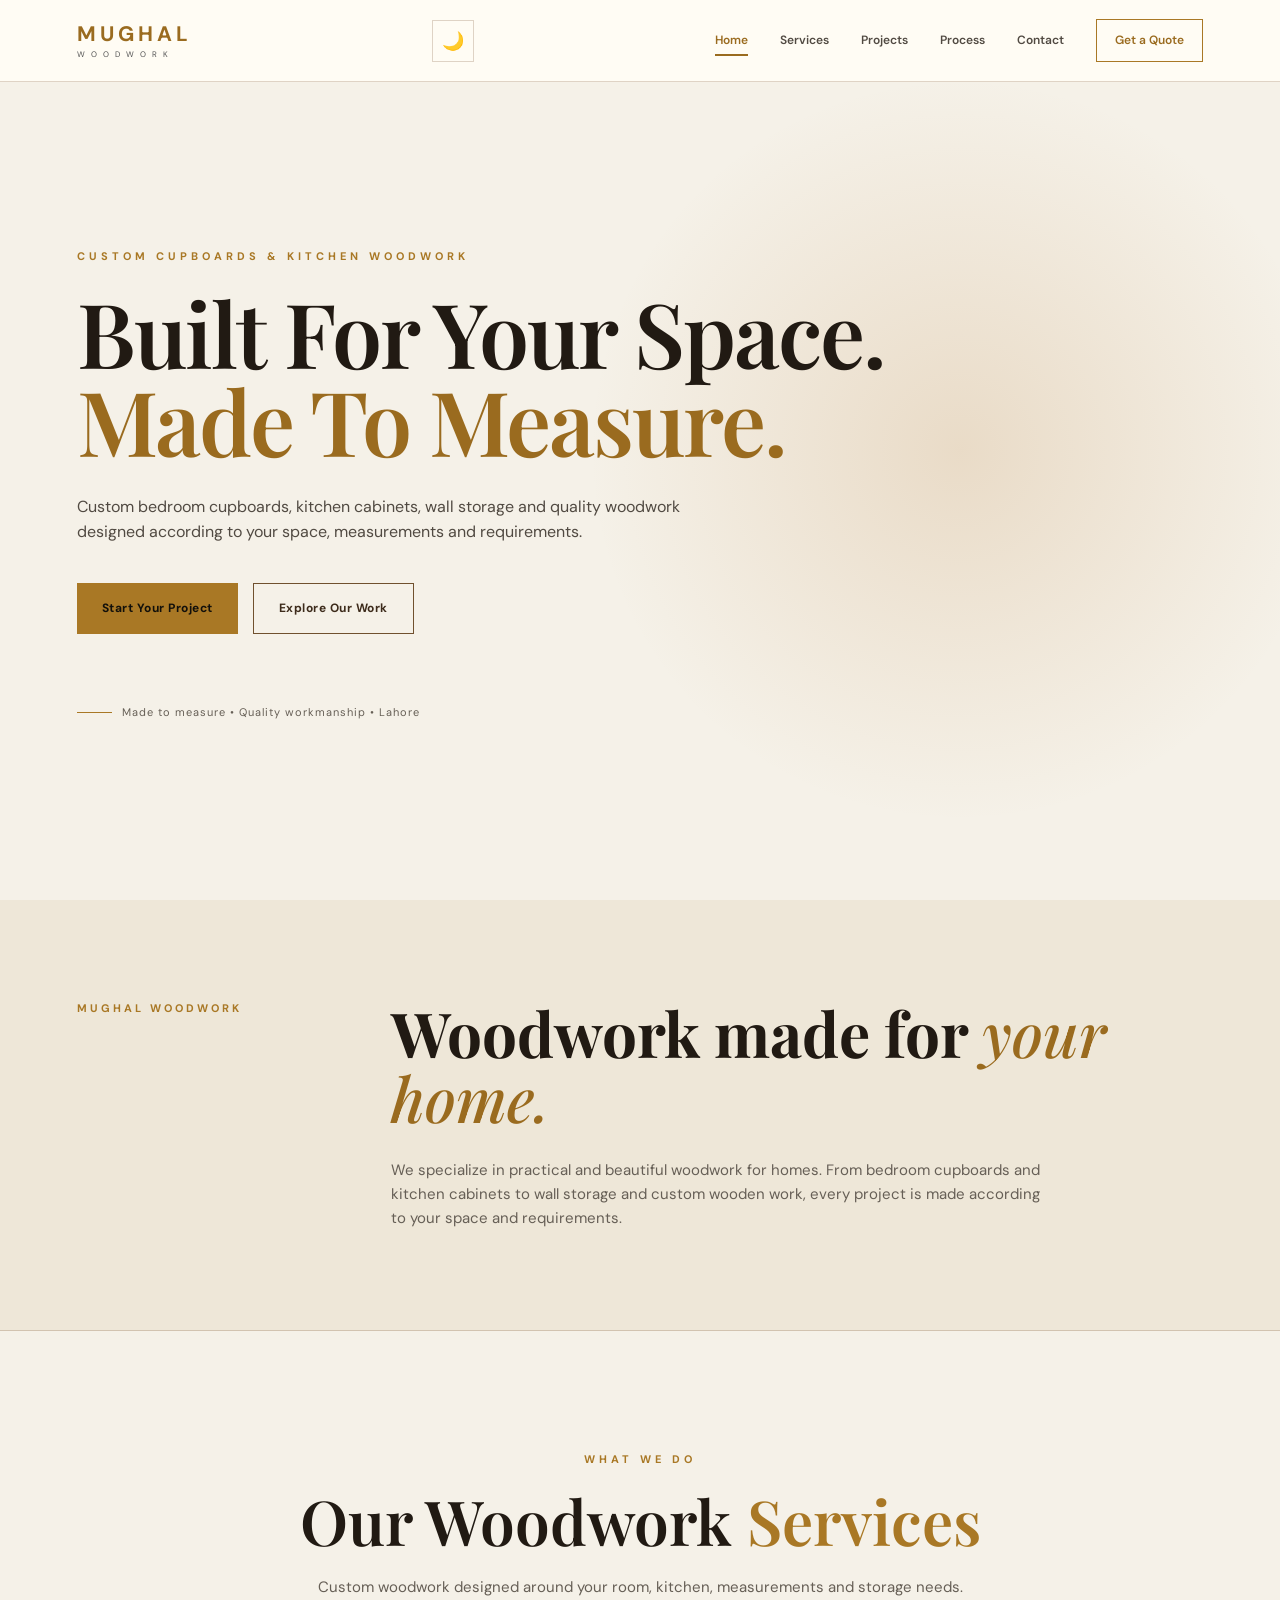
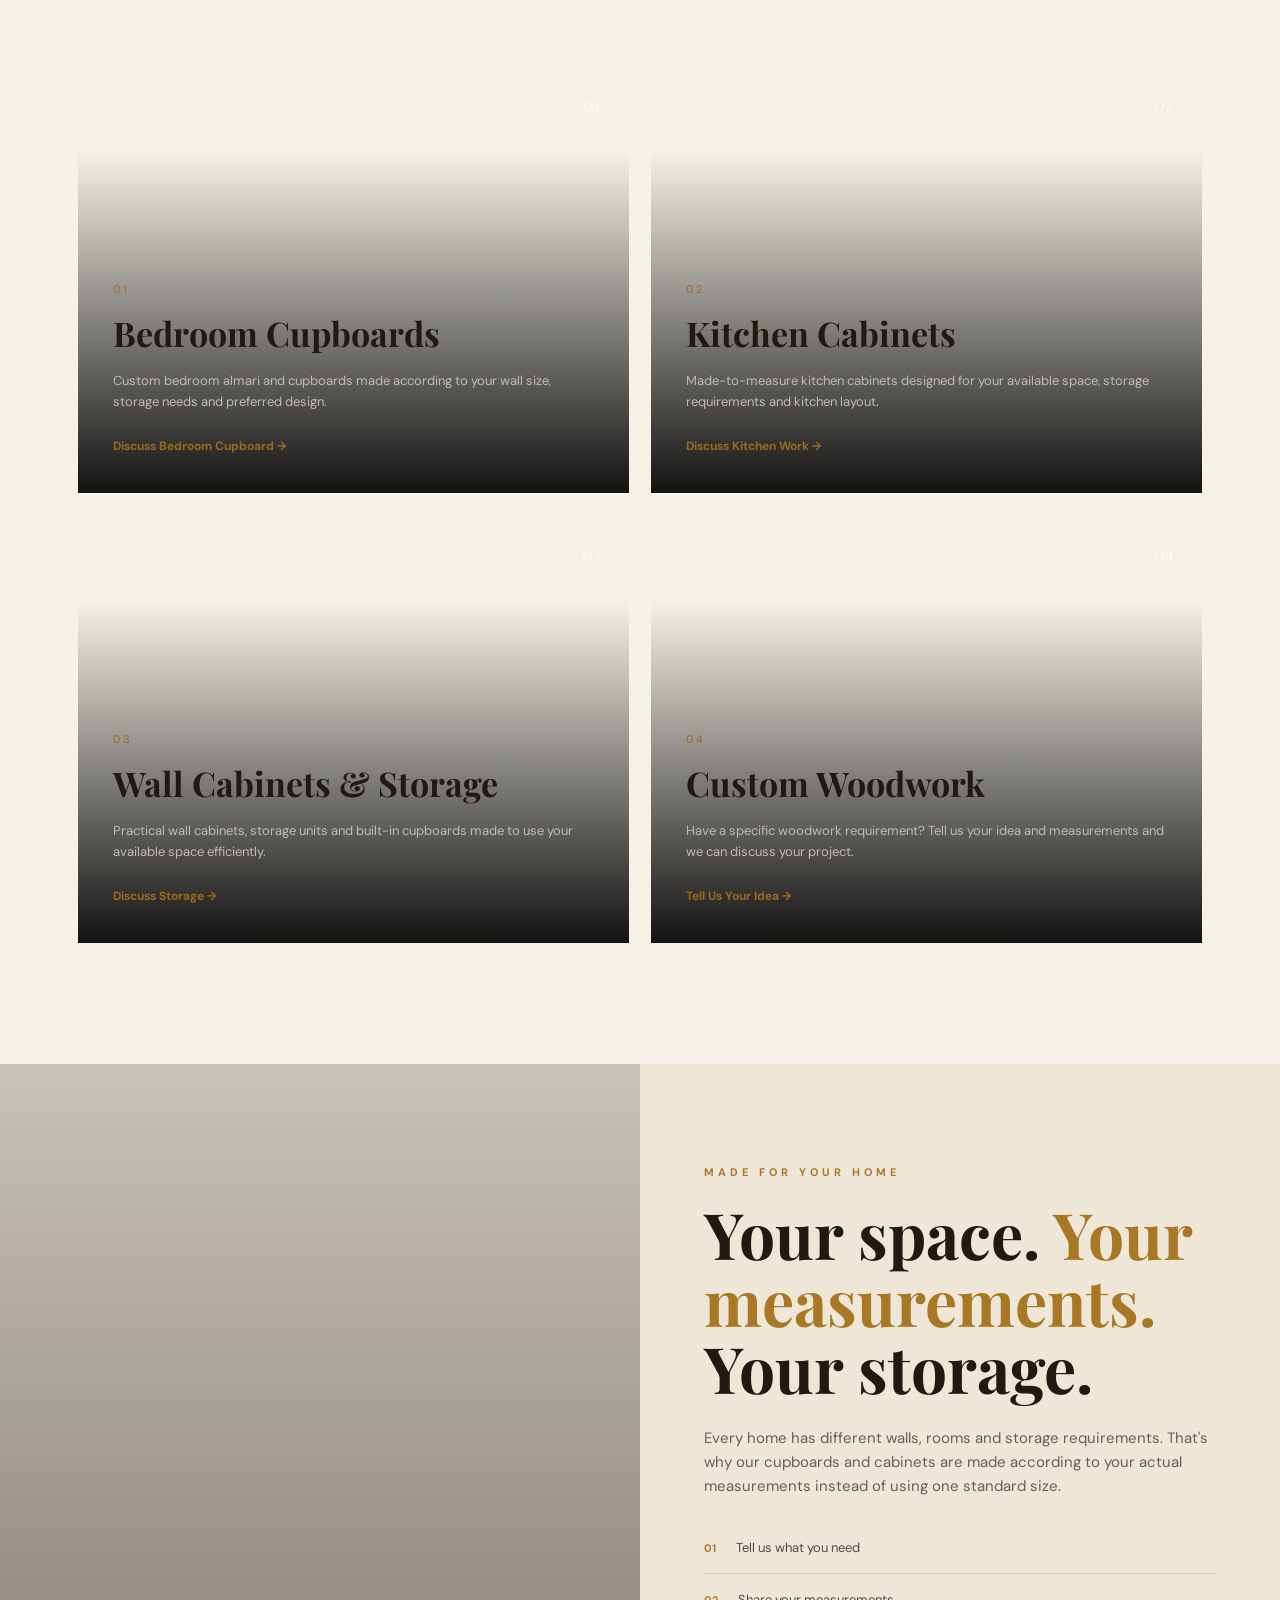
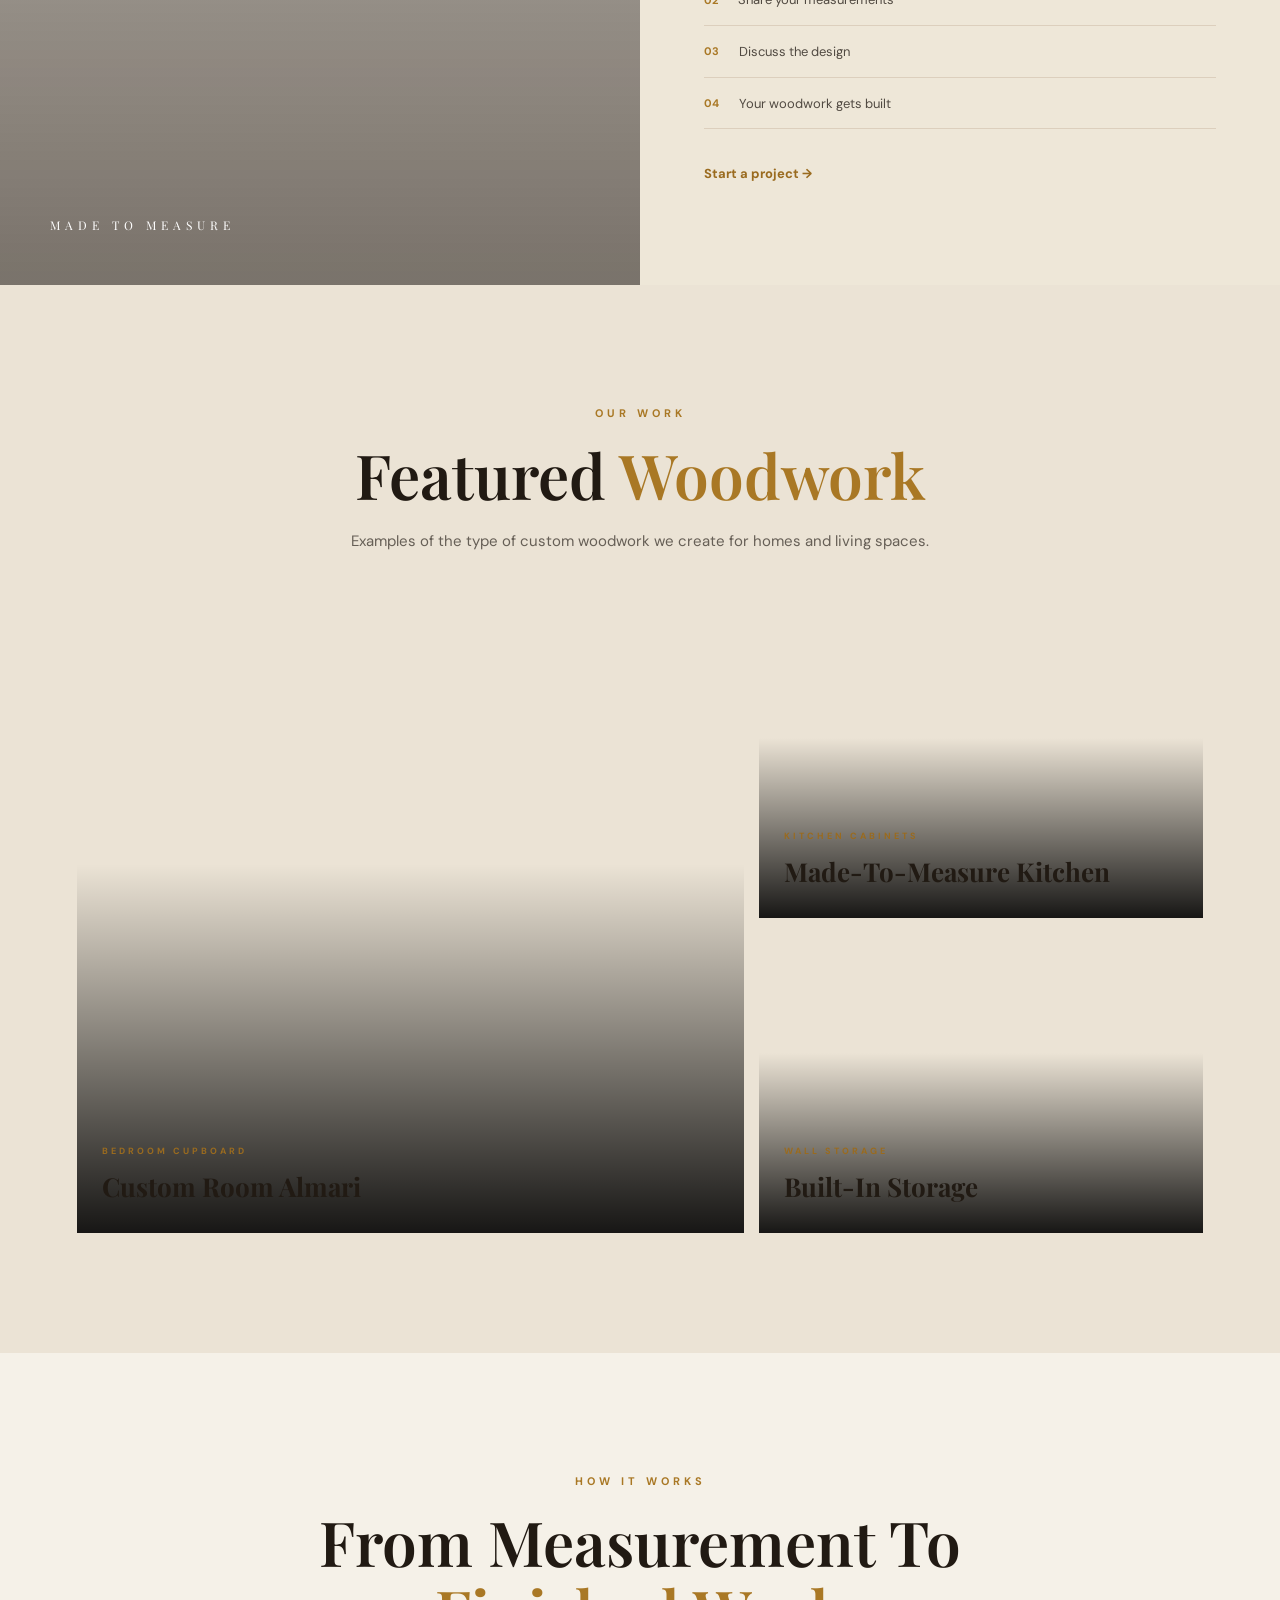
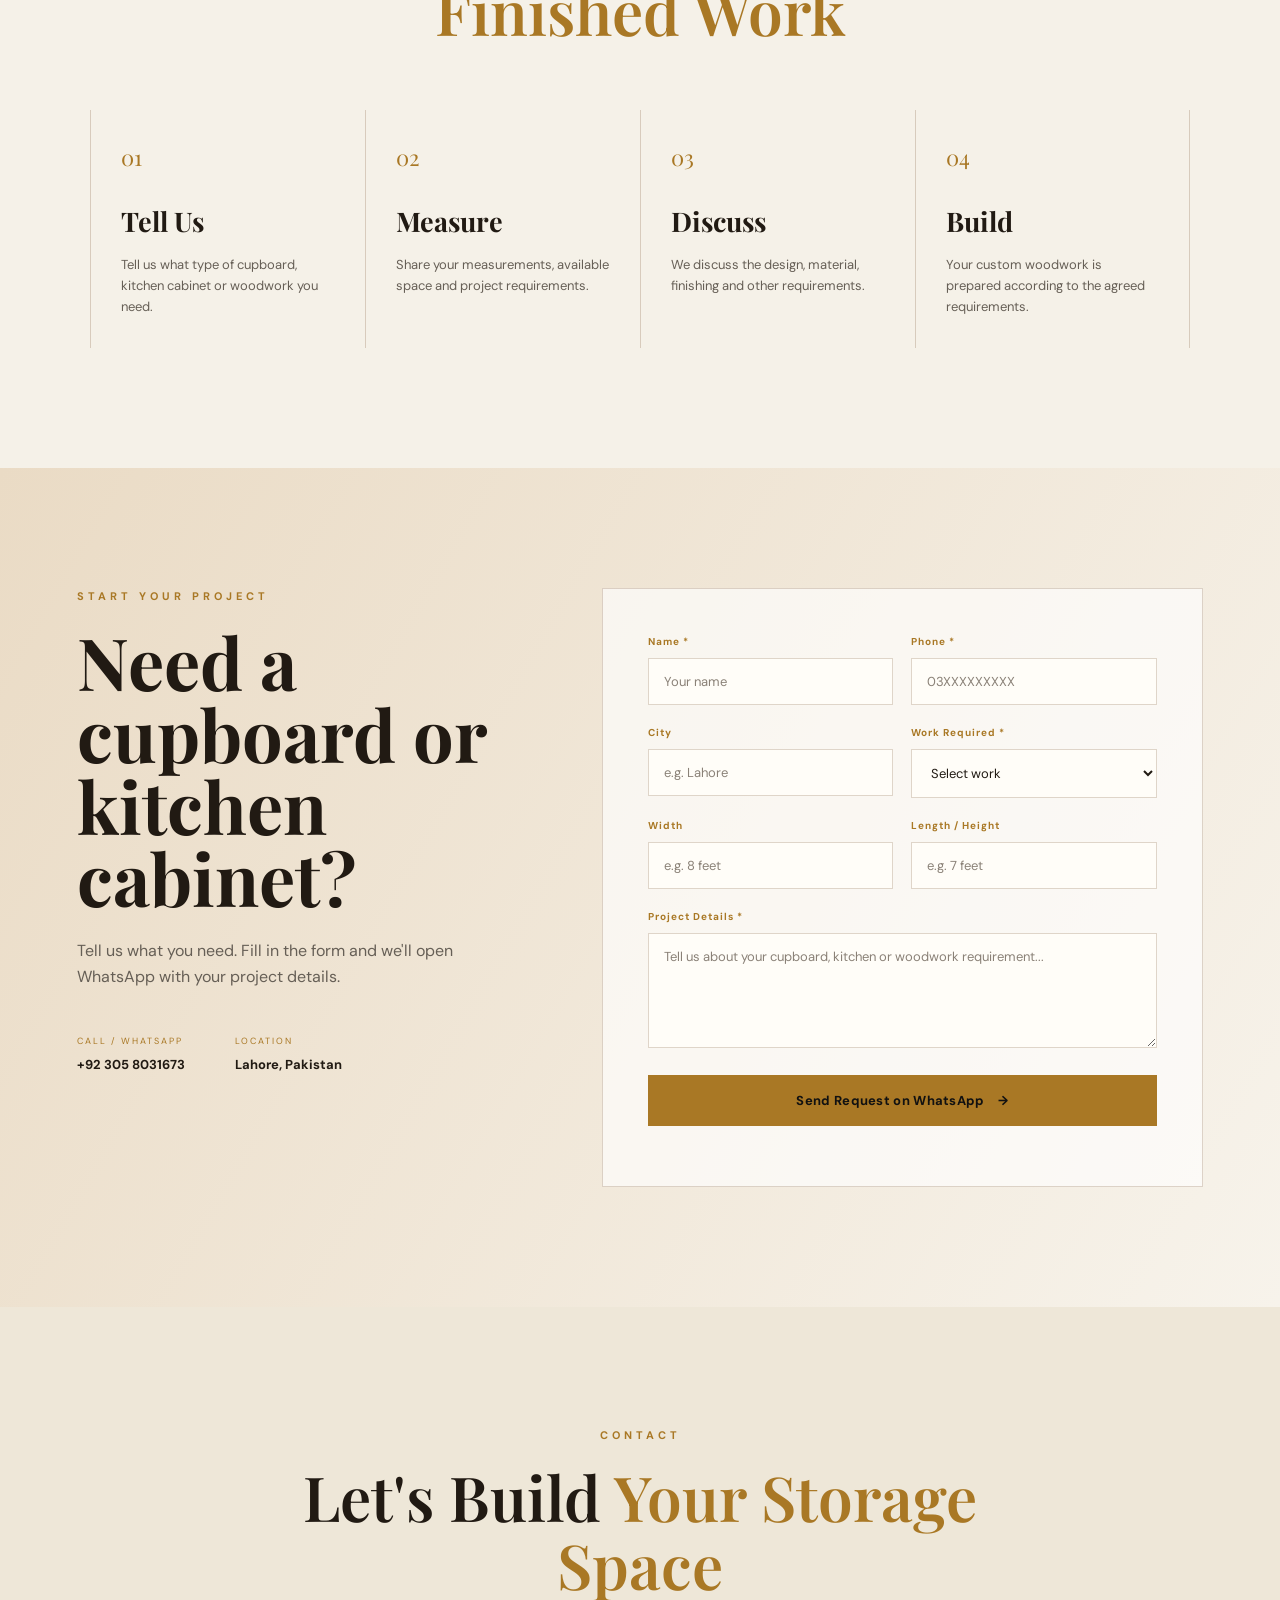
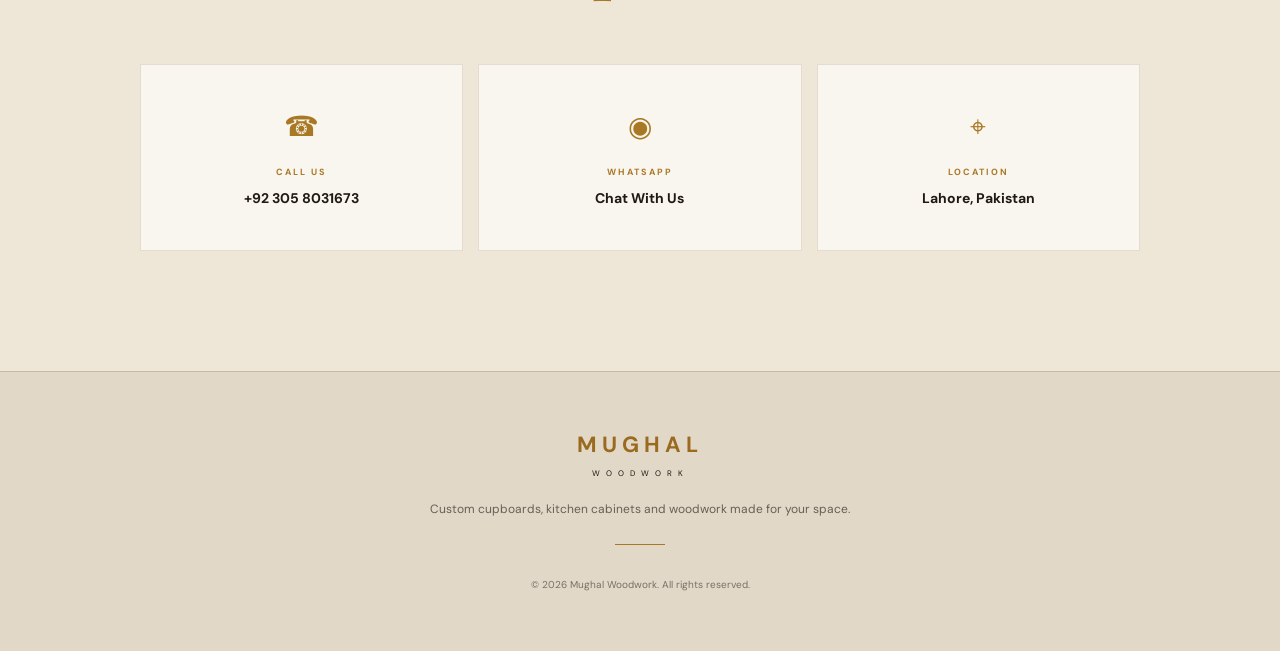
==== index.html @ 23840a92 "Add files via upload" ====
<!DOCTYPE html>
<html lang="en">

<head>
    <meta charset="UTF-8">
    <meta name="viewport" content="width=device-width, initial-scale=1.0">

    <title>Mughal Woodwork | Custom Cupboards & Kitchen Cabinets Lahore</title>

    <meta name="description"
        content="Mughal Woodwork creates custom bedroom cupboards, kitchen cabinets, wall storage and made-to-measure woodwork in Lahore.">

    <link rel="preconnect" href="https://fonts.googleapis.com">
    <link rel="preconnect" href="https://fonts.gstatic.com" crossorigin>

    <link href="https://fonts.googleapis.com/css2?family=DM+Sans:wght@400;500;600;700&family=Playfair+Display:wght@500;600;700&display=swap"
        rel="stylesheet">

    <link rel="stylesheet" href="style.css">
</head>

<body>

<!-- ================= NAVBAR ================= -->

<header class="navbar">

    <div class="nav-container">

        <a href="#home" class="brand">
            <span class="brand-main">MUGHAL</span>
            <span class="brand-sub">WOODWORK</span>
        </a>

        <button class="theme-toggle" id="themeToggle" aria-label="Toggle theme">
            ☀️
        </button>

        <button class="menu-btn" id="menuBtn">
            ☰
        </button>

        <nav id="navMenu">

            <a href="#home">Home</a>
            <a href="#services">Services</a>
            <a href="#projects">Projects</a>
            <a href="#process">Process</a>
            <a href="#contact">Contact</a>

            <a href="#quote" class="nav-quote">
                Get a Quote
            </a>

        </nav>

    </div>

</header>


<!-- ================= HERO ================= -->

<section class="hero" id="home">

    <div class="hero-overlay"></div>

    <div class="hero-content">

        <div class="eyebrow">
            CUSTOM CUPBOARDS & KITCHEN WOODWORK
        </div>

        <h1>
            Built For Your Space.
            <span>Made To Measure.</span>
        </h1>

        <p>
            Custom bedroom cupboards, kitchen cabinets, wall storage
            and quality woodwork designed according to your space,
            measurements and requirements.
        </p>

        <div class="hero-buttons">

            <a href="#quote" class="btn btn-gold">
                Start Your Project
            </a>

            <a href="#projects" class="btn btn-light">
                Explore Our Work
            </a>

        </div>

        <div class="hero-note">
            <span></span>
            Made to measure • Quality workmanship • Lahore
        </div>

    </div>

</section>


<!-- ================= INTRO ================= -->

<section class="intro">

    <div class="intro-container">

        <div class="intro-label">
            MUGHAL WOODWORK
        </div>

        <div class="intro-text">

            <h2>
                Woodwork made for
                <em>your home.</em>
            </h2>

            <p>
                We specialize in practical and beautiful woodwork
                for homes. From bedroom cupboards and kitchen
                cabinets to wall storage and custom wooden work,
                every project is made according to your space
                and requirements.
            </p>

        </div>

    </div>

</section>


<!-- ================= SERVICES ================= -->

<section class="services section" id="services">

    <div class="section-heading">

        <div class="eyebrow">
            WHAT WE DO
        </div>

        <h2>
            Our Woodwork
            <span>Services</span>
        </h2>

        <p>
            Custom woodwork designed around your room,
            kitchen, measurements and storage needs.
        </p>

    </div>


    <div class="service-grid">


        <!-- BEDROOM CUPBOARDS -->

        <article class="service-card service-door">

            <div class="service-number">01</div>

            <div class="service-content">

                <div class="service-icon">01</div>

                <h3>Bedroom Cupboards</h3>

                <p>
                    Custom bedroom almari and cupboards made
                    according to your wall size, storage needs
                    and preferred design.
                </p>

                <a href="#quote">
                    Discuss Bedroom Cupboard →
                </a>

            </div>

        </article>


        <!-- KITCHEN CABINETS -->

        <article class="service-card service-furniture">

            <div class="service-number">02</div>

            <div class="service-content">

                <div class="service-icon">02</div>

                <h3>Kitchen Cabinets</h3>

                <p>
                    Made-to-measure kitchen cabinets designed
                    for your available space, storage requirements
                    and kitchen layout.
                </p>

                <a href="#quote">
                    Discuss Kitchen Work →
                </a>

            </div>

        </article>


        <!-- WALL STORAGE -->

        <article class="service-card service-cabinet">

            <div class="service-number">03</div>

            <div class="service-content">

                <div class="service-icon">03</div>

                <h3>Wall Cabinets & Storage</h3>

                <p>
                    Practical wall cabinets, storage units and
                    built-in cupboards made to use your available
                    space efficiently.
                </p>

                <a href="#quote">
                    Discuss Storage →
                </a>

            </div>

        </article>


        <!-- CUSTOM WOODWORK -->

        <article class="service-card service-other">

            <div class="service-number">04</div>

            <div class="service-content">

                <div class="service-icon">04</div>

                <h3>Custom Woodwork</h3>

                <p>
                    Have a specific woodwork requirement?
                    Tell us your idea and measurements and
                    we can discuss your project.
                </p>

                <a href="#quote">
                    Tell Us Your Idea →
                </a>

            </div>

        </article>

    </div>

</section>


<!-- ================= FEATURE ================= -->

<section class="feature">

    <div class="feature-image">

        <div class="feature-image-content">
            MADE TO MEASURE
        </div>

    </div>

    <div class="feature-content">

        <div class="eyebrow">
            MADE FOR YOUR HOME
        </div>

        <h2>
            Your space.
            <span>Your measurements.</span>
            Your storage.
        </h2>

        <p>
            Every home has different walls, rooms and storage
            requirements. That's why our cupboards and cabinets
            are made according to your actual measurements
            instead of using one standard size.
        </p>

        <div class="feature-list">

            <div>
                <strong>01</strong>
                <span>Tell us what you need</span>
            </div>

            <div>
                <strong>02</strong>
                <span>Share your measurements</span>
            </div>

            <div>
                <strong>03</strong>
                <span>Discuss the design</span>
            </div>

            <div>
                <strong>04</strong>
                <span>Your woodwork gets built</span>
            </div>

        </div>

        <a href="#quote" class="text-link">
            Start a project →
        </a>

    </div>

</section>


<!-- ================= PROJECTS ================= -->

<section class="projects section" id="projects">

    <div class="section-heading">

        <div class="eyebrow">
            OUR WORK
        </div>

        <h2>
            Featured
            <span>Woodwork</span>
        </h2>

        <p>
            Examples of the type of custom woodwork we create
            for homes and living spaces.
        </p>

    </div>


    <div class="project-grid">


        <!-- BEDROOM CUPBOARD -->

        <div class="project project-large">

            <div class="project-overlay">

                <span>BEDROOM CUPBOARD</span>

                <h3>
                    Custom Room Almari
                </h3>

            </div>

        </div>


        <!-- KITCHEN -->

        <div class="project project-two">

            <div class="project-overlay">

                <span>KITCHEN CABINETS</span>

                <h3>
                    Made-To-Measure Kitchen
                </h3>

            </div>

        </div>


        <!-- WALL STORAGE -->

        <div class="project project-three">

            <div class="project-overlay">

                <span>WALL STORAGE</span>

                <h3>
                    Built-In Storage
                </h3>

            </div>

        </div>


        <!-- CUSTOM WOODWORK -->

        <div class="project project-four">

            <div class="project-overlay">

                <span>CUSTOM WOODWORK</span>

                <h3>
                    Designed For Your Space
                </h3>

            </div>

        </div>

    </div>

</section>


<!-- ================= PROCESS ================= -->

<section class="process section" id="process">

    <div class="section-heading">

        <div class="eyebrow">
            HOW IT WORKS
        </div>

        <h2>
            From Measurement To
            <span>Finished Work</span>
        </h2>

    </div>


    <div class="process-grid">

        <div class="process-card">

            <span>01</span>

            <h3>
                Tell Us
            </h3>

            <p>
                Tell us what type of cupboard, kitchen cabinet
                or woodwork you need.
            </p>

        </div>


        <div class="process-card">

            <span>02</span>

            <h3>
                Measure
            </h3>

            <p>
                Share your measurements, available space
                and project requirements.
            </p>

        </div>


        <div class="process-card">

            <span>03</span>

            <h3>
                Discuss
            </h3>

            <p>
                We discuss the design, material, finishing
                and other requirements.
            </p>

        </div>


        <div class="process-card">

            <span>04</span>

            <h3>
                Build
            </h3>

            <p>
                Your custom woodwork is prepared according
                to the agreed requirements.
            </p>

        </div>

    </div>

</section>


<!-- ================= QUOTE ================= -->

<section class="quote" id="quote">

    <div class="quote-container">

        <div class="quote-intro">

            <div class="eyebrow">
                START YOUR PROJECT
            </div>

            <h2>
                Need a cupboard
                or kitchen cabinet?
            </h2>

            <p>
                Tell us what you need. Fill in the form and
                we'll open WhatsApp with your project details.
            </p>

            <div class="quote-contact">

                <div>
                    <span>CALL / WHATSAPP</span>

                    <strong>
                        +92 305 8031673
                    </strong>
                </div>

                <div>
                    <span>LOCATION</span>

                    <strong>
                        Lahore, Pakistan
                    </strong>
                </div>

            </div>

        </div>


        <form class="quote-form" id="quoteForm">

            <div class="input-row">

                <div class="input-group">

                    <label>Name *</label>

                    <input
                        type="text"
                        id="name"
                        placeholder="Your name"
                        required
                    >

                </div>


                <div class="input-group">

                    <label>Phone *</label>

                    <input
                        type="tel"
                        id="phone"
                        placeholder="03XXXXXXXXX"
                        required
                    >

                </div>

            </div>


            <div class="input-row">

                <div class="input-group">

                    <label>City</label>

                    <input
                        type="text"
                        id="city"
                        placeholder="e.g. Lahore"
                    >

                </div>


                <div class="input-group">

                    <label>Work Required *</label>

                    <select id="project" required>

                        <option value="">
                            Select work
                        </option>

                        <option>
                            Bedroom Cupboard / Almari
                        </option>

                        <option>
                            Kitchen Cabinets
                        </option>

                        <option>
                            Wall Cabinets / Storage
                        </option>

                        <option>
                            Custom Woodwork
                        </option>

                        <option>
                            Other
                        </option>

                    </select>

                </div>

            </div>


            <div class="input-row">

                <div class="input-group">

                    <label>Width</label>

                    <input
                        type="text"
                        id="width"
                        placeholder="e.g. 8 feet"
                    >

                </div>


                <div class="input-group">

                    <label>Length / Height</label>

                    <input
                        type="text"
                        id="length"
                        placeholder="e.g. 7 feet"
                    >

                </div>

            </div>


            <div class="input-group">

                <label>Project Details *</label>

                <textarea
                    id="details"
                    rows="5"
                    placeholder="Tell us about your cupboard, kitchen or woodwork requirement..."
                    required
                ></textarea>

            </div>


            <button type="submit" class="submit-btn">

                Send Request on WhatsApp

                <span>→</span>

            </button>

            <p id="formMessage"></p>

        </form>

    </div>

</section>


<!-- ================= CONTACT ================= -->

<section class="contact section" id="contact">

    <div class="section-heading">

        <div class="eyebrow">
            CONTACT
        </div>

        <h2>
            Let's Build
            <span>Your Storage Space</span>
        </h2>

    </div>


    <div class="contact-grid">


        <!-- PHONE -->

        <a
            href="tel:+923058031673"
            class="contact-card"
        >

            <span class="contact-icon">
                ☎
            </span>

            <small>
                CALL US
            </small>

            <strong>
                +92 305 8031673
            </strong>

        </a>


        <!-- WHATSAPP -->

        <a
            href="https://wa.me/923058031673"
            target="_blank"
            rel="noopener"
            class="contact-card"
        >

            <span class="contact-icon">
                ◉
            </span>

            <small>
                WHATSAPP
            </small>

            <strong>
                Chat With Us
            </strong>

        </a>


        <!-- LOCATION -->

        <div class="contact-card">

            <span class="contact-icon">
                ⌖
            </span>

            <small>
                LOCATION
            </small>

            <strong>
                Lahore, Pakistan
            </strong>

        </div>

    </div>

</section>


<!-- ================= FOOTER ================= -->

<footer>

    <div class="footer-brand">

        <span>
            MUGHAL
        </span>

        <small>
            WOODWORK
        </small>

    </div>

    <p>
        Custom cupboards, kitchen cabinets and woodwork
        made for your space.
    </p>

    <div class="footer-line"></div>

    <small>
        © 2026 Mughal Woodwork. All rights reserved.
    </small>

</footer>


<script src="script.js"></script>

</body>

</html>
---- style.css ----
:root {
    --black: #0a0907;
    --black-2: #11100d;
    --brown: #2a1b0f;
    --wood: #704522;
    --wood-light: #a56a35;
    --gold: #c9a45c;
    --gold-light: #e4c982;
    --cream: #eee7d8;
    --white: #ffffff;
    --gray: #aaa59c;
    --border: rgba(201, 164, 92, 0.22);
}

* {
    margin: 0;
    padding: 0;
    box-sizing: border-box;
}

html {
    scroll-behavior: smooth;
}

body {
    background: var(--black);
    color: var(--cream);
    font-family: "DM Sans", sans-serif;
    line-height: 1.6;
}

a {
    text-decoration: none;
    color: inherit;
}

img {
    max-width: 100%;
}

.section {
    padding: 120px 6%;
}

.eyebrow {
    color: var(--gold);
    font-size: 11px;
    font-weight: 700;
    letter-spacing: 4px;
    margin-bottom: 18px;
}

.section-heading {
    max-width: 720px;
    margin: 0 auto 65px;
    text-align: center;
}

.section-heading h2 {
    font-family: "Playfair Display", serif;
    font-size: clamp(38px, 5vw, 62px);
    line-height: 1.1;
    font-weight: 600;
}

.section-heading h2 span {
    color: var(--gold);
}

.section-heading p {
    color: var(--gray);
    margin-top: 20px;
    font-size: 15px;
}


/* ================= NAVBAR ================= */

.navbar {
    position: fixed;
    top: 0;
    left: 0;
    width: 100%;
    height: 82px;
    z-index: 1000;

    background: rgba(10, 9, 7, 0.92);

    border-bottom: 1px solid var(--border);

    backdrop-filter: blur(12px);
}

.nav-container {
    width: 88%;
    max-width: 1250px;
    height: 100%;
    margin: auto;

    display: flex;
    align-items: center;
    justify-content: space-between;

    gap: 12px;
}

.brand {
    display: flex;
    flex-direction: column;
    line-height: 1;
}

.brand-main {
    color: var(--gold-light);
    font-size: 21px;
    font-weight: 700;
    letter-spacing: 4px;
}

.brand-sub {
    color: #eee;
    font-size: 8px;
    letter-spacing: 6px;
    margin-top: 5px;
}

nav {
    display: flex;
    align-items: center;
    gap: 32px;
}

nav a {
    position: relative;
    color: #c8c4bb;
    font-size: 12px;
    font-weight: 600;
    transition: .3s;
}

nav a:hover {
    color: var(--gold-light);
}

nav a::after {
    content: "";
    position: absolute;
    left: 0;
    bottom: -6px;
    width: 0;
    height: 2px;
    background: var(--gold-light);
    transition: width 0.3s ease;
}

nav a.active {
    color: var(--gold-light);
}

nav a.active::after {
    width: 100%;
}

.nav-quote {
    padding: 11px 18px;
    border: 1px solid var(--gold);
    color: var(--gold-light) !important;
}

.nav-quote::after {
    display: none;
}

.nav-quote:hover {
    background: var(--gold);
    color: #111 !important;
}

.menu-btn {
    display: none;
    border: 0;
    background: none;
    color: white;
    font-size: 26px;
    cursor: pointer;
    flex-shrink: 0;
}

.theme-toggle {
    width: 42px;
    height: 42px;

    display: flex;
    align-items: center;
    justify-content: center;

    border: 1px solid var(--border);
    background: transparent;

    color: var(--gold-light);

    font-size: 18px;

    cursor: pointer;

    transition: .3s;

    flex-shrink: 0;
}

.theme-toggle:hover {
    background: var(--gold);
    color: #111;
}


/* ================= HERO ================= */

.hero {
    min-height: 100vh;

    position: relative;

    display: flex;
    align-items: center;

    background:
        linear-gradient(
            90deg,
            rgba(7, 6, 4, .96),
            rgba(15, 10, 5, .78),
            rgba(15, 10, 5, .35)
        ),
        url("https://images.unsplash.com/photo-1778313878852-1bbe70eae16b?auto=format&fit=crop&w=2000&q=85")
        center / cover;

    overflow: hidden;
}

.hero-overlay {
    position: absolute;
    inset: 0;

    background:
        radial-gradient(
            circle at 75% 50%,
            rgba(180, 120, 50, .18),
            transparent 35%
        );
}

.hero-content {
    width: 88%;
    max-width: 1250px;
    margin: auto;

    position: relative;
    z-index: 2;

    padding-top: 70px;
}

.hero .eyebrow {
    margin-bottom: 22px;
}

.hero h1 {
    max-width: 850px;

    font-family: "Playfair Display", serif;

    font-size: clamp(50px, 7vw, 92px);

    line-height: .98;

    font-weight: 600;

    letter-spacing: -2px;
}

.hero h1 span {
    display: block;
    color: var(--gold-light);
}

.hero-content > p {
    max-width: 620px;

    margin-top: 30px;

    color: #c4c0b8;

    font-size: 16px;
}

.hero-buttons {
    display: flex;
    gap: 15px;
    margin-top: 38px;
}

.btn {
    display: inline-flex;

    align-items: center;
    justify-content: center;

    padding: 15px 25px;

    font-size: 12px;
    font-weight: 700;

    letter-spacing: .5px;

    transition: .3s;
}

.btn-gold {
    background: var(--gold);
    color: #12100b;
}

.btn-gold:hover {
    background: var(--gold-light);
    transform: translateY(-3px);
}

.btn-light {
    border: 1px solid rgba(255,255,255,.4);
    color: white;
}

.btn-light:hover {
    border-color: var(--gold);
    color: var(--gold-light);
}

.hero-note {
    display: flex;
    align-items: center;
    gap: 10px;

    margin-top: 70px;

    color: #aaa49a;

    font-size: 11px;
    letter-spacing: 1px;
}

.hero-note span {
    width: 35px;
    height: 1px;
    background: var(--gold);
}


/* ================= INTRO ================= */

.intro {
    padding: 100px 6%;
    background: #100e0b;
    border-bottom: 1px solid var(--border);
}

.intro-container {
    max-width: 1150px;
    margin: auto;

    display: grid;
    grid-template-columns: .6fr 2fr;
    gap: 70px;
}

.intro-label {
    color: var(--gold);
    font-size: 11px;
    font-weight: 700;
    letter-spacing: 3px;
}

.intro-text h2 {
    max-width: 850px;

    font-family: "Playfair Display", serif;

    font-size: clamp(38px, 5vw, 62px);

    line-height: 1.05;
}

.intro-text h2 em {
    color: var(--gold-light);
    font-weight: 500;
}

.intro-text p {
    max-width: 650px;

    color: var(--gray);

    margin-top: 28px;

    font-size: 15px;
}


/* ================= SERVICES ================= */

.services {
    background: var(--black);
}

.service-grid {
    max-width: 1250px;
    margin: auto;

    display: grid;
    grid-template-columns: repeat(2, 1fr);

    gap: 20px;
}

.service-card {
    min-height: 430px;

    position: relative;

    overflow: hidden;

    border: 1px solid rgba(255,255,255,.08);

    background-position: center;
    background-size: cover;

    transition: transform .35s ease, border-color .35s ease;
}

.service-card:hover {
    transform: translateY(-6px);
    border-color: var(--gold);
}

.service-card::before {
    content: "";

    position: absolute;
    inset: 0;

    background:
        linear-gradient(
            180deg,
            transparent 20%,
            rgba(0,0,0,.92) 100%
        );
}


/* BEDROOM ALMARI */

.service-door {
    background-image:
        url("https://images.unsplash.com/photo-1778313878852-1bbe70eae16b?auto=format&fit=crop&w=1200&q=85");
}


/* KITCHEN CABINETS */

.service-furniture {
    background-image:
        url("https://images.unsplash.com/photo-1771371282665-545256b20dca?auto=format&fit=crop&w=1200&q=85");
}


/* WALL CABINETS */

.service-cabinet {
    background-image:
        url("https://images.unsplash.com/photo-1561779935-ff77a6ed90ea?auto=format&fit=crop&w=1200&q=85");
}


/* CUSTOM WOODWORK */

.service-other {
    background-image:
        url("https://images.unsplash.com/photo-1685320198649-781e83a61de4?auto=format&fit=crop&w=1200&q=85");
}

.service-number {
    position: absolute;
    top: 25px;
    right: 28px;

    color: rgba(255,255,255,.6);

    font-family: "Playfair Display", serif;
    font-size: 18px;

    z-index: 2;
}

.service-content {
    position: absolute;
    bottom: 0;
    left: 0;

    width: 100%;

    padding: 35px;

    z-index: 2;
}

.service-icon {
    color: var(--gold-light);
    font-size: 11px;
    letter-spacing: 3px;
    margin-bottom: 8px;
}

.service-content h3 {
    font-family: "Playfair Display", serif;
    font-size: 34px;
}

.service-content p {
    max-width: 480px;

    color: #c0bbb2;

    font-size: 13px;

    margin: 10px 0 20px;
}

.service-content a {
    color: var(--gold-light);
    font-size: 12px;
    font-weight: 700;
}


/* ================= FEATURE ================= */

.feature {
    display: grid;
    grid-template-columns: 1fr 1fr;

    min-height: 700px;
}

.feature-image {
    background:
        linear-gradient(
            rgba(20,10,3,.2),
            rgba(20,10,3,.55)
        ),
        url("https://images.unsplash.com/photo-1784651859318-d9300849bf34?auto=format&fit=crop&w=1600&q=85")
        center / cover;

    display: flex;
    align-items: flex-end;

    padding: 50px;
}

.feature-image-content {
    color: white;

    font-family: "Playfair Display", serif;

    font-size: 12px;

    letter-spacing: 5px;
}

.feature-content {
    background: #15110c;

    padding: 100px 10%;

    display: flex;
    justify-content: center;
    flex-direction: column;
}

.feature-content h2 {
    font-family: "Playfair Display", serif;

    font-size: clamp(40px, 5vw, 65px);

    line-height: 1.05;
}

.feature-content h2 span {
    color: var(--gold);
}

.feature-content > p {
    max-width: 530px;

    color: var(--gray);

    font-size: 15px;

    margin-top: 25px;
}

.feature-list {
    margin-top: 40px;

    display: grid;
    gap: 16px;
}

.feature-list div {
    display: flex;
    align-items: center;
    gap: 20px;

    border-bottom: 1px solid rgba(255,255,255,.08);

    padding-bottom: 14px;
}

.feature-list strong {
    color: var(--gold);
    font-size: 11px;
}

.feature-list span {
    color: #ddd;
    font-size: 13px;
}

.text-link {
    color: var(--gold-light);

    margin-top: 35px;

    font-size: 13px;
    font-weight: 700;
}


/* ================= PROJECTS ================= */

.projects {
    background: #0d0b09;
}

.project-grid {
    max-width: 1250px;
    margin: auto;

    display: grid;

    grid-template-columns: 1.5fr 1fr;

    grid-template-rows: 300px 300px;

    gap: 15px;
}

.project {
    position: relative;

    background-position: center;
    background-size: cover;

    overflow: hidden;

    transition: transform .35s ease;
}

.project:hover {
    transform: translateY(-5px);
}

.project::after {
    content: "";

    position: absolute;
    inset: 0;

    background:
        linear-gradient(
            transparent 40%,
            rgba(0,0,0,.9)
        );
}


/* BEDROOM CUPBOARD */

.project-large {
    grid-row: span 2;

    background-image:
        url("https://images.unsplash.com/photo-1778313878852-1bbe70eae16b?auto=format&fit=crop&w=1400&q=85");
}


/* KITCHEN */

.project-two {
    background-image:
        url("https://images.unsplash.com/photo-1771371282665-545256b20dca?auto=format&fit=crop&w=1200&q=85");
}


/* WALL STORAGE */

.project-three {
    background-image:
        url("https://images.unsplash.com/photo-1561779935-ff77a6ed90ea?auto=format&fit=crop&w=1200&q=85");
}


/* CUSTOM WOODWORK - HIDDEN */

.project-four {
    display: none;
}

.project-overlay {
    position: absolute;

    bottom: 25px;
    left: 25px;

    z-index: 2;
}

.project-overlay span {
    color: var(--gold-light);

    font-size: 9px;
    font-weight: 700;

    letter-spacing: 3px;
}

.project-overlay h3 {
    margin-top: 5px;

    font-family: "Playfair Display", serif;

    font-size: 26px;
}


/* ================= PROCESS ================= */

.process {
    background: var(--black);
}

.process-grid {
    max-width: 1100px;
    margin: auto;

    display: grid;
    grid-template-columns: repeat(4, 1fr);
}

.process-card {
    padding: 30px;

    border-left: 1px solid var(--border);
}

.process-card:last-child {
    border-right: 1px solid var(--border);
}

.process-card > span {
    color: var(--gold);

    font-family: "Playfair Display", serif;

    font-size: 22px;
}

.process-card h3 {
    font-family: "Playfair Display", serif;

    font-size: 27px;

    margin-top: 25px;
}

.process-card p {
    color: var(--gray);

    font-size: 13px;

    margin-top: 12px;
}


/* ================= QUOTE ================= */

.quote {
    padding: 120px 6%;

    background:
        linear-gradient(
            120deg,
            #191108,
            #0c0b09
        );
}

.quote-container {
    max-width: 1150px;

    margin: auto;

    display: grid;
    grid-template-columns: .85fr 1.15fr;

    gap: 80px;
}

.quote-intro .eyebrow {
    margin-bottom: 20px;
}

.quote-intro h2 {
    font-family: "Playfair Display", serif;

    font-size: clamp(45px, 6vw, 72px);

    line-height: 1;
}

.quote-intro > p {
    max-width: 450px;

    color: var(--gray);

    margin-top: 25px;
}

.quote-contact {
    display: flex;
    gap: 50px;

    margin-top: 45px;
}

.quote-contact div {
    display: flex;
    flex-direction: column;
}

.quote-contact span {
    color: var(--gold);

    font-size: 9px;
    letter-spacing: 2px;
}

.quote-contact strong {
    color: white;

    margin-top: 6px;

    font-size: 13px;
}


/* ================= FORM ================= */

.quote-form {
    padding: 45px;

    background: rgba(0,0,0,.3);

    border: 1px solid var(--border);
}

.input-row {
    display: grid;

    grid-template-columns: 1fr 1fr;

    gap: 18px;
}

.input-group {
    margin-bottom: 20px;
}

.input-group label {
    display: block;

    color: var(--gold);

    font-size: 10px;
    font-weight: 700;

    letter-spacing: 1px;

    margin-bottom: 8px;
}

input,
select,
textarea {
    width: 100%;

    padding: 14px 15px;

    background: #0b0a08;

    border: 1px solid rgba(255,255,255,.12);

    color: white;

    outline: none;

    font-family: inherit;

    font-size: 13px;
}

input:focus,
select:focus,
textarea:focus {
    border-color: var(--gold);
}

textarea {
    resize: vertical;
}

.submit-btn {
    width: 100%;

    padding: 17px;

    border: 0;

    background: var(--gold);

    color: #111;

    font-family: inherit;

    font-size: 13px;

    letter-spacing: .3px;

    font-weight: 700;

    cursor: pointer;

    transition: .3s;
}

.submit-btn:hover {
    background: var(--gold-light);
    transform: translateY(-2px);
}

.submit-btn span {
    margin-left: 10px;
}

#formMessage {
    color: var(--gold);

    text-align: center;

    margin-top: 15px;

    font-size: 12px;
}


/* ================= CONTACT ================= */

.contact {
    background: #0b0a08;
}

.contact-grid {
    max-width: 1000px;
    margin: auto;

    display: grid;
    grid-template-columns: repeat(3, 1fr);

    gap: 15px;
}

.contact-card {
    padding: 40px 25px;

    text-align: center;

    border: 1px solid rgba(255,255,255,.08);

    background: #11100d;

    transition: .3s;

    cursor: pointer;
}

.contact-card:hover {
    border-color: var(--gold);

    transform: translateY(-4px);
}

.contact-icon {
    display: block;

    color: var(--gold);

    font-size: 28px;

    margin-bottom: 15px;
}

.contact-card small {
    display: block;

    color: var(--gold);

    font-size: 9px;
    font-weight: 700;

    letter-spacing: 2px;
}

.contact-card strong {
    display: block;

    color: white;

    margin-top: 8px;

    font-size: 14px;
}


/* ================= FOOTER ================= */

footer {
    padding: 55px 20px;

    text-align: center;

    background: #060605;

    border-top: 1px solid var(--border);
}

.footer-brand {
    display: flex;
    flex-direction: column;
}

.footer-brand span {
    color: var(--gold-light);

    font-size: 22px;
    font-weight: 700;

    letter-spacing: 5px;
}

.footer-brand small {
    font-size: 8px;

    letter-spacing: 6px;

    margin-top: 5px;
}

footer p {
    color: #777;

    margin-top: 20px;

    font-size: 12px;
}

.footer-line {
    width: 50px;
    height: 1px;

    background: var(--gold);

    margin: 25px auto;
}

footer > small {
    color: #555;

    font-size: 10px;
}


/* ================= BRIGHT MODE ================= */

body.light-mode {
    --black: #f5f1e8;
    --black-2: #ffffff;
    --brown: #eadbc5;
    --wood: #704522;
    --wood-light: #8b5528;
    --gold: #a97825;
    --gold-light: #9a6b1f;
    --cream: #211a13;
    --white: #111111;
    --gray: #665f56;
    --border: rgba(112, 69, 34, 0.22);

    background: #f5f1e8;
    color: #211a13;
}


/* NAVBAR */

body.light-mode .navbar {
    background: rgba(255, 252, 245, .94);
}

body.light-mode .brand-sub {
    color: #555 !important;
}

body.light-mode nav a {
    color: #514a42;
}

body.light-mode nav a.active {
    color: var(--gold-light);
}

body.light-mode .menu-btn {
    color: #211a13;
}


/* HERO */

body.light-mode .hero {
    background:
        linear-gradient(
            90deg,
            rgba(245, 241, 232, .94),
            rgba(245, 241, 232, .72),
            rgba(245, 241, 232, .25)
        ),
        url("https://images.unsplash.com/photo-1778313878852-1bbe70eae16b?auto=format&fit=crop&w=2000&q=85")
        center / cover;
}

body.light-mode .hero-content > p {
    color: #514a42;
}

body.light-mode .hero-note {
    color: #665f56;
}

body.light-mode .btn-light {
    border-color: #70502e;
    color: #3d2b1b;
}


/* INTRO */

body.light-mode .intro {
    background: #eee7d8;
}


/* SERVICES */

body.light-mode .services {
    background: #f5f1e8;
}


/* FEATURE */

body.light-mode .feature-content {
    background: #eee7d8;
}

body.light-mode .feature-content > p {
    color: #665f56;
}

body.light-mode .feature-list div {
    border-color: rgba(112, 69, 34, .15);
}

body.light-mode .feature-list span {
    color: #514a42;
}


/* PROJECTS */

body.light-mode .projects {
    background: #ebe3d5;
}


/* PROCESS */

body.light-mode .process {
    background: #f5f1e8;
}


/* QUOTE */

body.light-mode .quote {
    background:
        linear-gradient(
            120deg,
            #eadbc5,
            #f7f3eb
        );
}

body.light-mode .quote-form {
    background: rgba(255,255,255,.65);
}


/* FORM */

body.light-mode input,
body.light-mode select,
body.light-mode textarea {
    background: #fffdf8;
    color: #211a13;
    border-color: rgba(112,69,34,.22);
}

body.light-mode input::placeholder,
body.light-mode textarea::placeholder {
    color: #8a8177;
}

body.light-mode .quote-contact strong {
    color: #211a13;
}


/* CONTACT */

body.light-mode .contact {
    background: #eee7d8;
}

body.light-mode .contact-card {
    background: #f9f6ef;
    border-color: rgba(112,69,34,.15);
}

body.light-mode .contact-card strong {
    color: #211a13;
}


/* FOOTER */

body.light-mode footer {
    background: #e2d8c8;
}

body.light-mode footer p {
    color: #665f56;
}

body.light-mode footer > small {
    color: #777066;
}


/* ================= MOBILE ================= */

@media (max-width: 900px) {

    .nav-container {
        position: relative;
        width: 92%;
        display: flex;
        align-items: center;
    }

    .menu-btn {
        display: block;
        margin-left: 8px !important;
        position: static !important;
    }

    .theme-toggle {
        margin-left: auto !important;
        position: static !important;
    }

    nav {
        display: none;

        position: absolute;

        top: 82px;
        left: 0;

        width: 100%;

        padding: 25px;

        background: #0b0a08;

        border-bottom: 1px solid var(--border);

        flex-direction: column;

        align-items: flex-start;

        gap: 20px;
    }

    nav.active {
        display: flex;
    }

    nav a::after {
        display: none;
    }

    nav a.active {
        color: var(--gold-light);
    }

    .hero-content {
        width: 90%;
    }

    .intro-container {
        grid-template-columns: 1fr;
        gap: 25px;
    }

    .feature {
        grid-template-columns: 1fr;
    }

    .feature-image {
        min-height: 500px;
    }

    .quote-container {
        grid-template-columns: 1fr;
    }

    .process-grid {
        grid-template-columns: 1fr 1fr;
    }

    .contact-grid {
        grid-template-columns: 1fr;
    }

    body.light-mode nav {
        background: #fffaf1;
    }

    .brand-main {
        font-size: 18px;
    }

    .brand-sub {
        font-size: 7px;
    }
}


/* ================= 650px MOBILE ================= */

@media (max-width: 650px) {

    .section {
        padding: 85px 5%;
    }

    .hero {
        background-position: 65% center;
    }

    .hero h1 {
        font-size: 49px;
    }

    .hero-buttons {
        flex-direction: column;
    }

    .btn {
        width: 100%;
    }

    .service-grid {
        grid-template-columns: 1fr;
    }

    .service-card {
        min-height: 390px;
    }

    .project-grid {
        display: grid;

        grid-template-columns: 1fr;

        grid-template-rows: 350px 250px;
    }

    .project-large {
        grid-row: auto;
    }

    .project-four {
        display: none;
    }

    .process-grid {
        grid-template-columns: 1fr;
    }

    .process-card {
        border-left: 0;

        border-bottom: 1px solid var(--border);
    }

    .process-card:last-child {
        border-right: 0;
    }

    .quote {
        padding: 85px 5%;
    }

    .quote-form {
        padding: 25px;
    }

    .input-row {
        grid-template-columns: 1fr;
        gap: 0;
    }

    .quote-contact {
        flex-direction: column;
        gap: 20px;
    }

    .feature-content {
        padding: 75px 8%;
    }
}


/* ================= 480px MOBILE ================= */

@media (max-width: 480px) {

    .navbar {
        height: 74px;
    }

    nav {
        top: 74px;
    }

    .hero-content {
        padding-top: 55px;
    }

    .hero h1 {
        font-size: 43px;
        letter-spacing: -1px;
    }

    .hero-content > p {
        font-size: 14px;
    }

    .hero-note {
        margin-top: 45px;
    }

    .service-content {
        padding: 25px;
    }

    .service-content h3 {
        font-size: 29px;
    }

    .quote-intro h2 {
        font-size: 43px;
    }
}
/* ================= PREMIUM SCROLLBAR ================= */

html {
    scroll-behavior: smooth;
}

/* Chrome, Edge, Safari */
::-webkit-scrollbar {
    width: 10px;
}

::-webkit-scrollbar-track {
    background: #0a0907;
}

::-webkit-scrollbar-thumb {
    background: linear-gradient(
        180deg,
        #e4c982,
        #c9a45c,
        #704522
    );

    border-radius: 10px;

    border: 2px solid #0a0907;
}

::-webkit-scrollbar-thumb:hover {
    background: linear-gradient(
        180deg,
        #f0d99a,
        #e4c982,
        #a56a35
    );
}

/* Firefox */
html {
    scrollbar-width: thin;
    scrollbar-color: #c9a45c #0a0907;
}
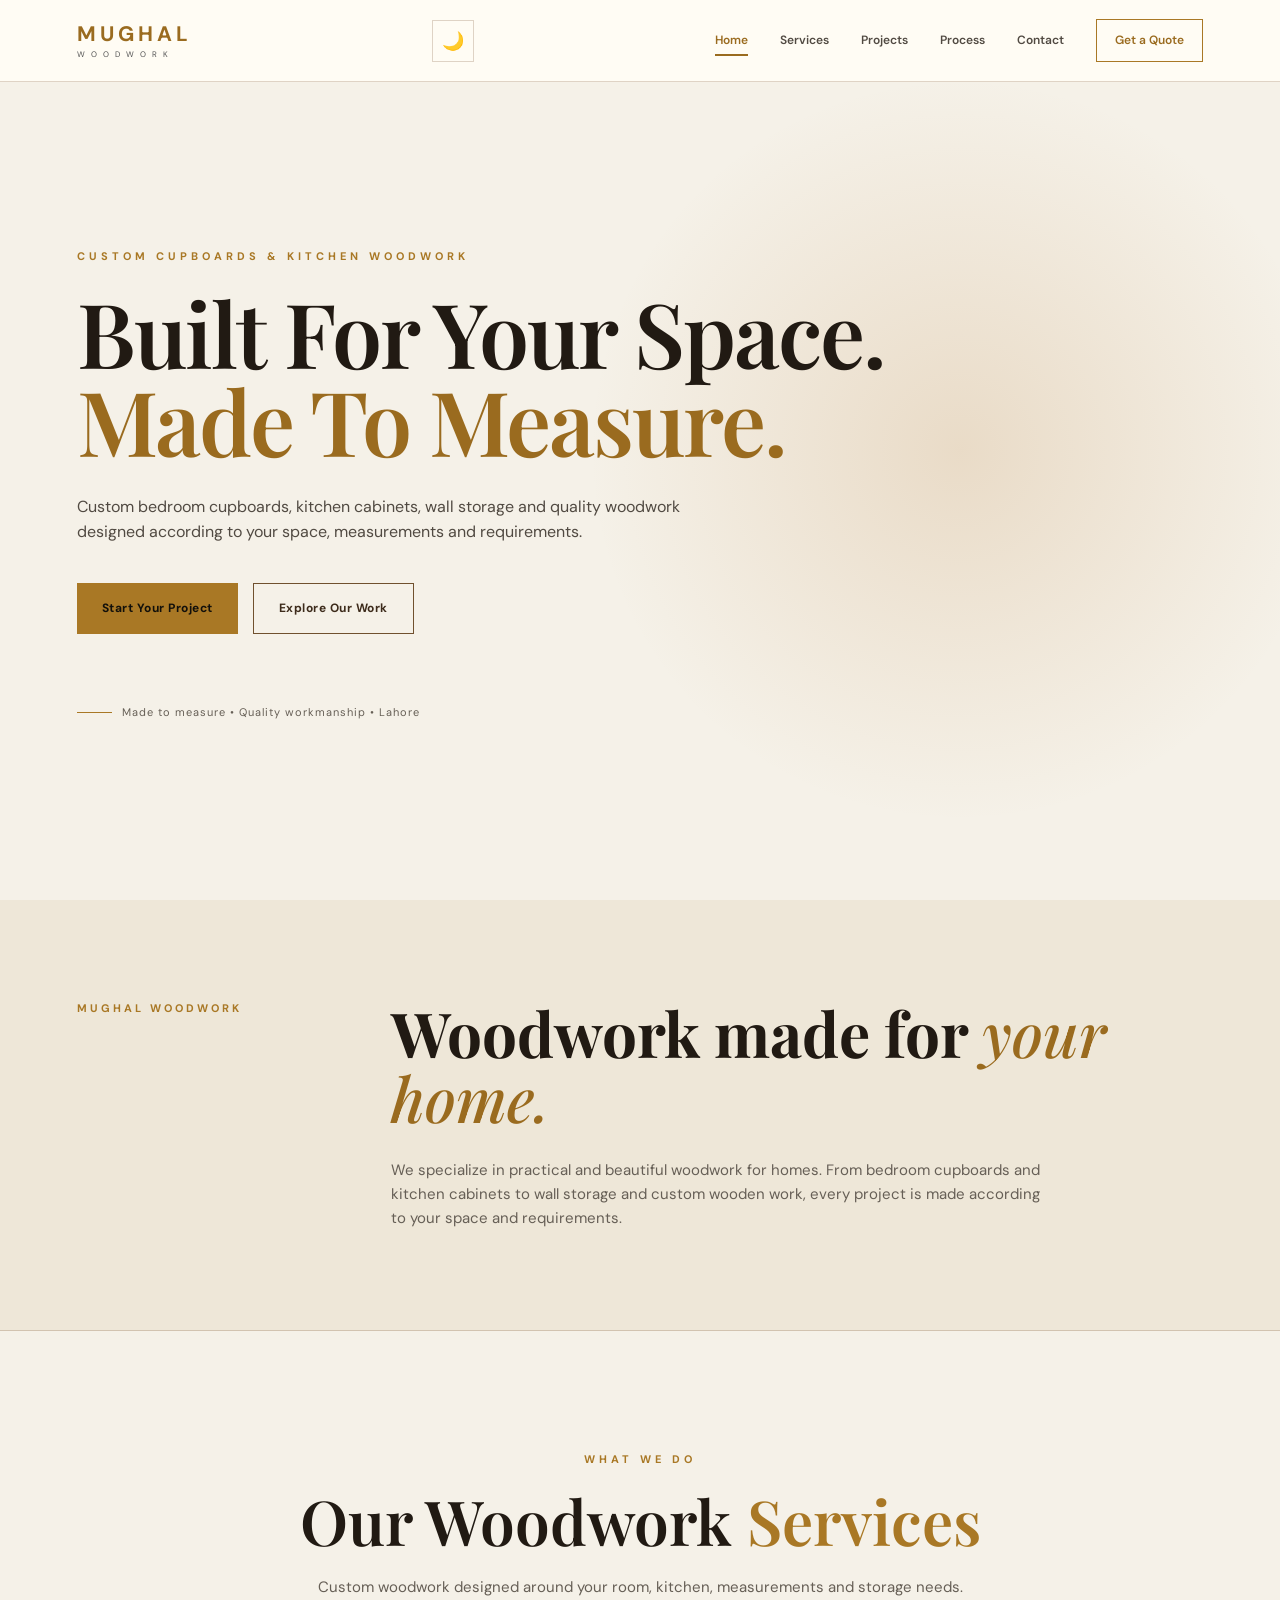
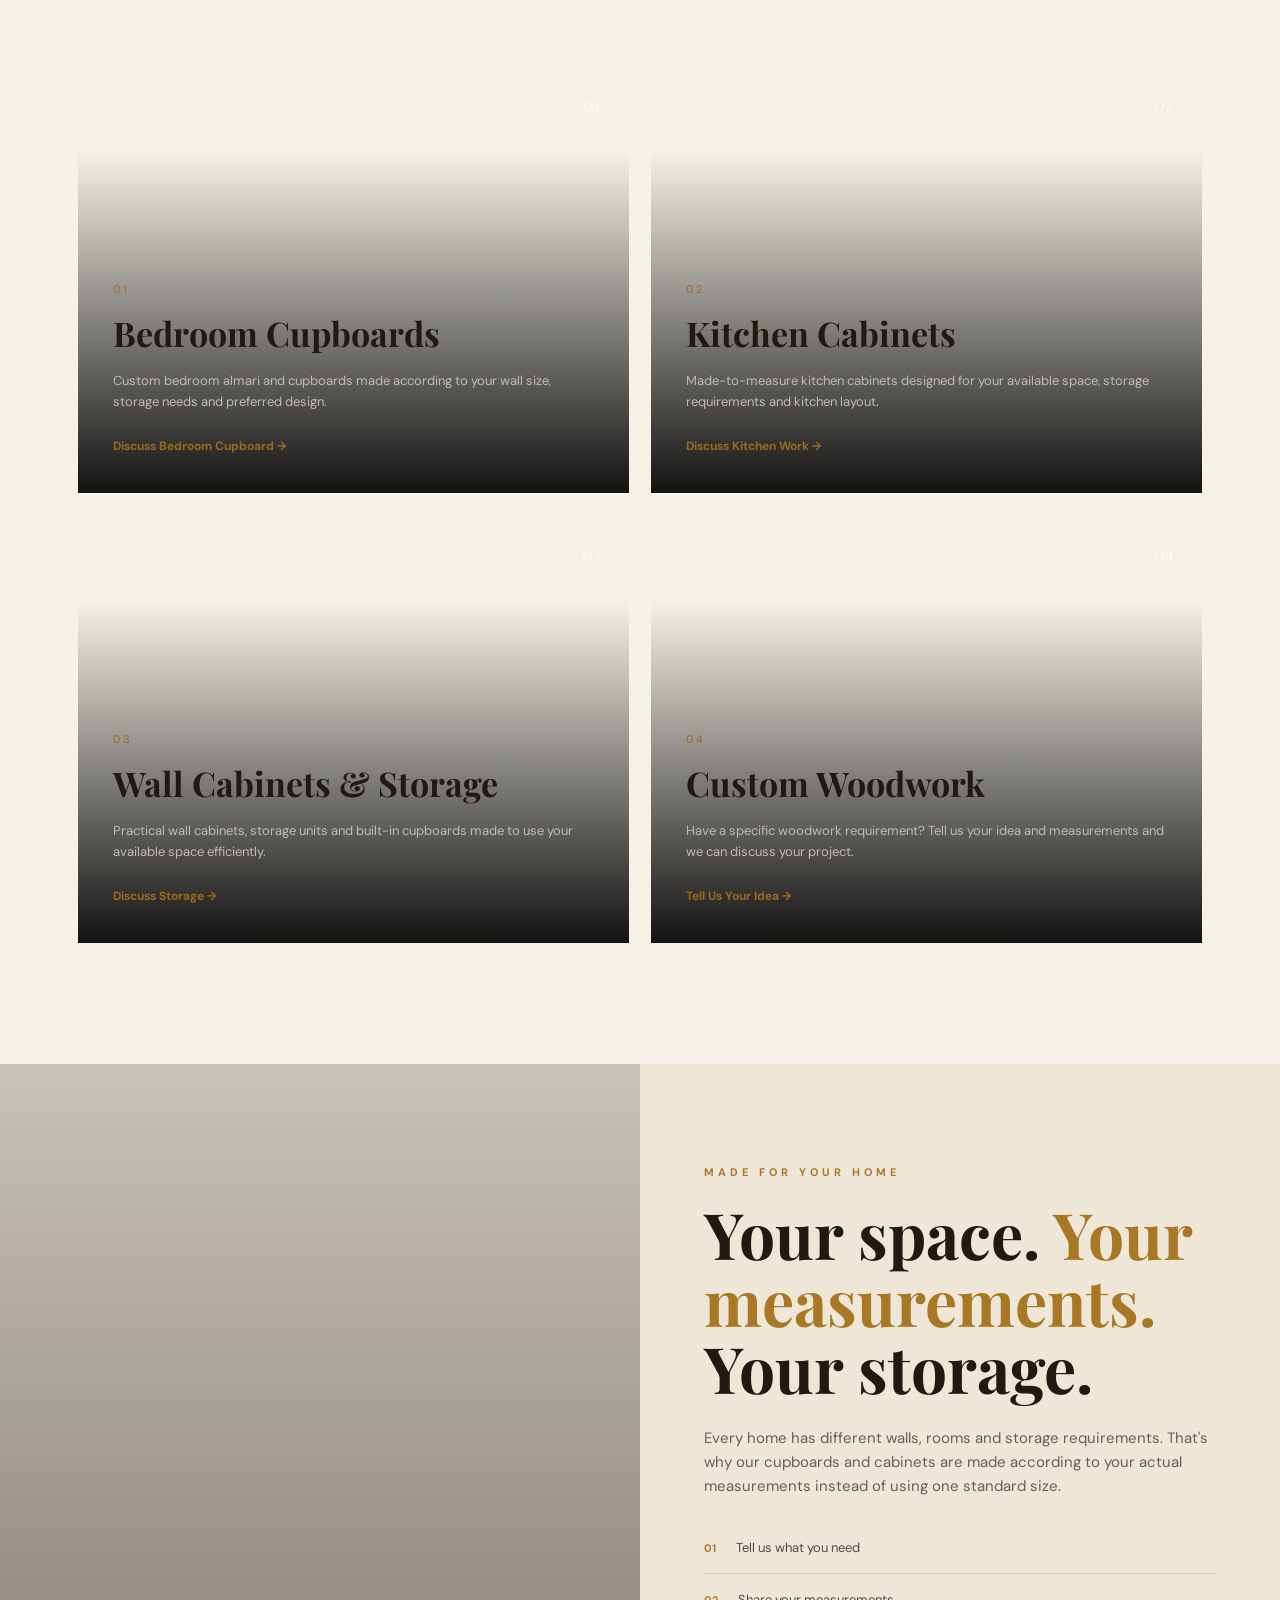
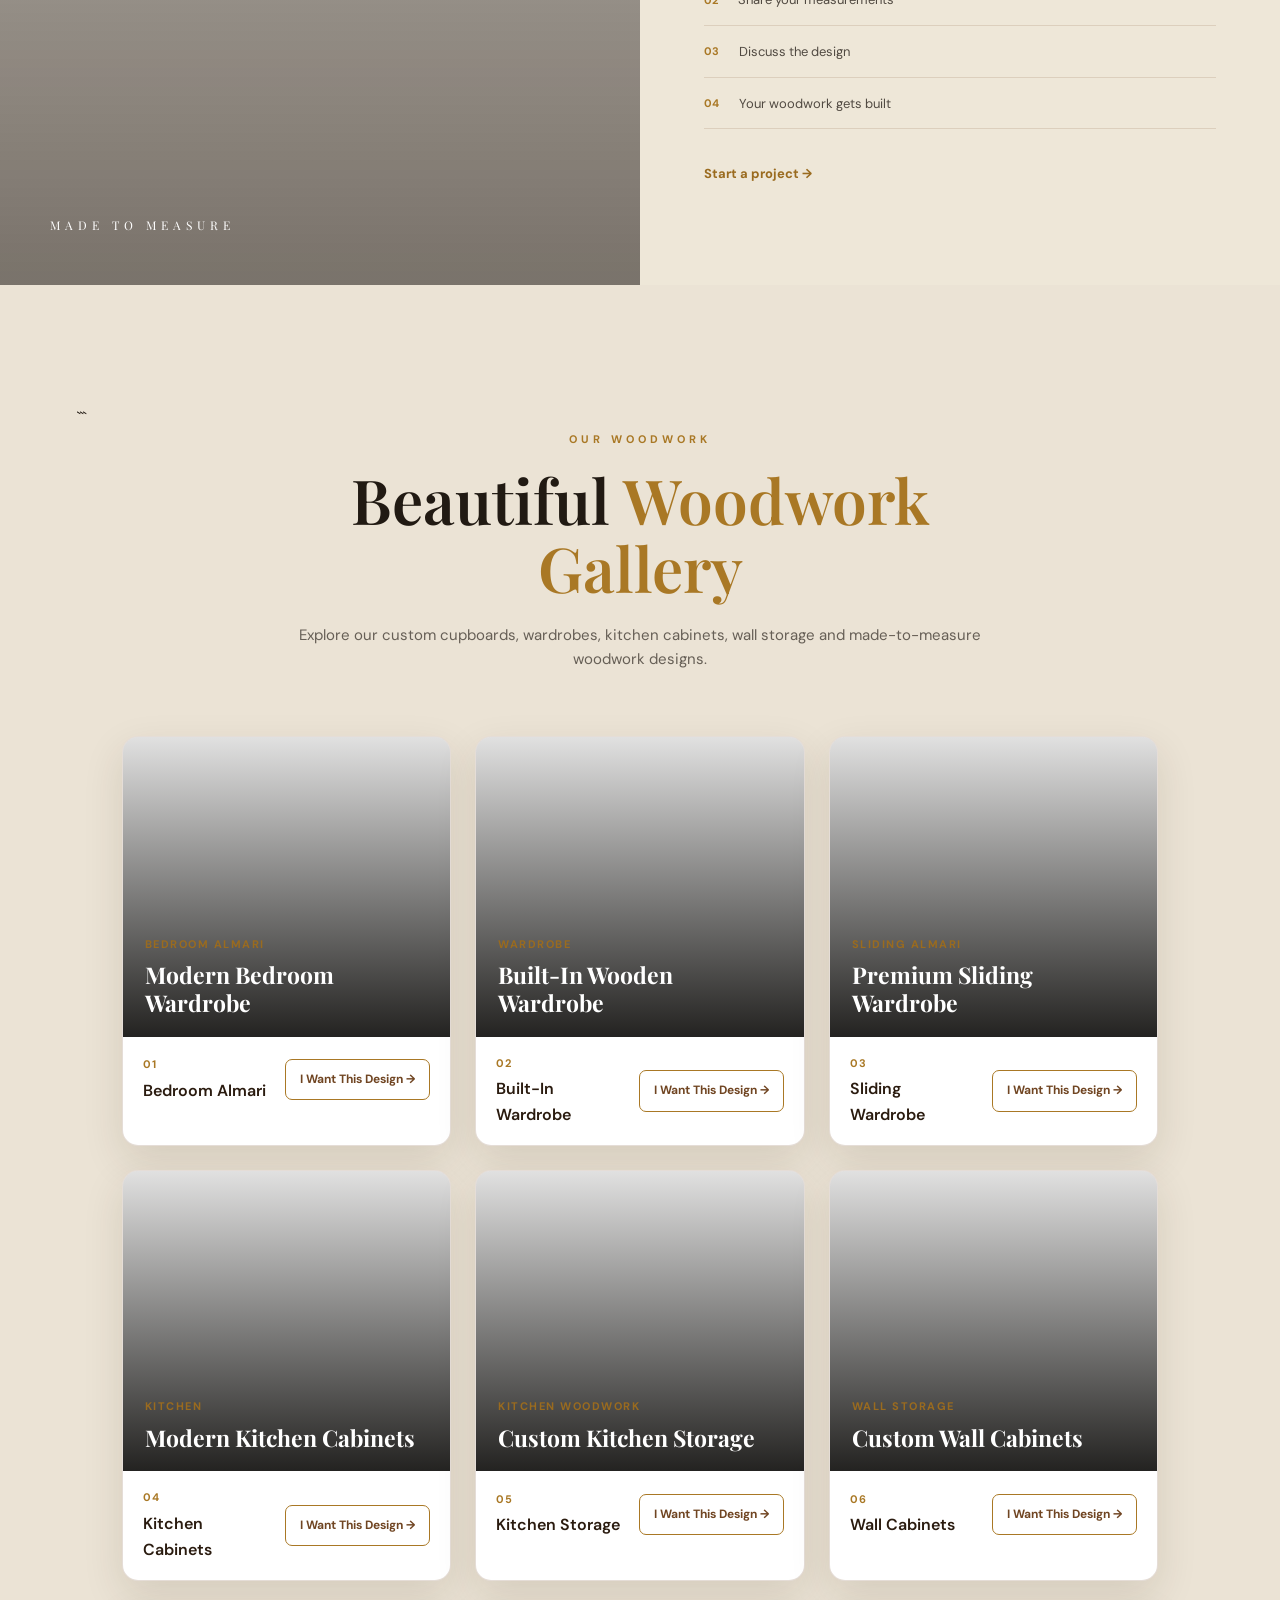
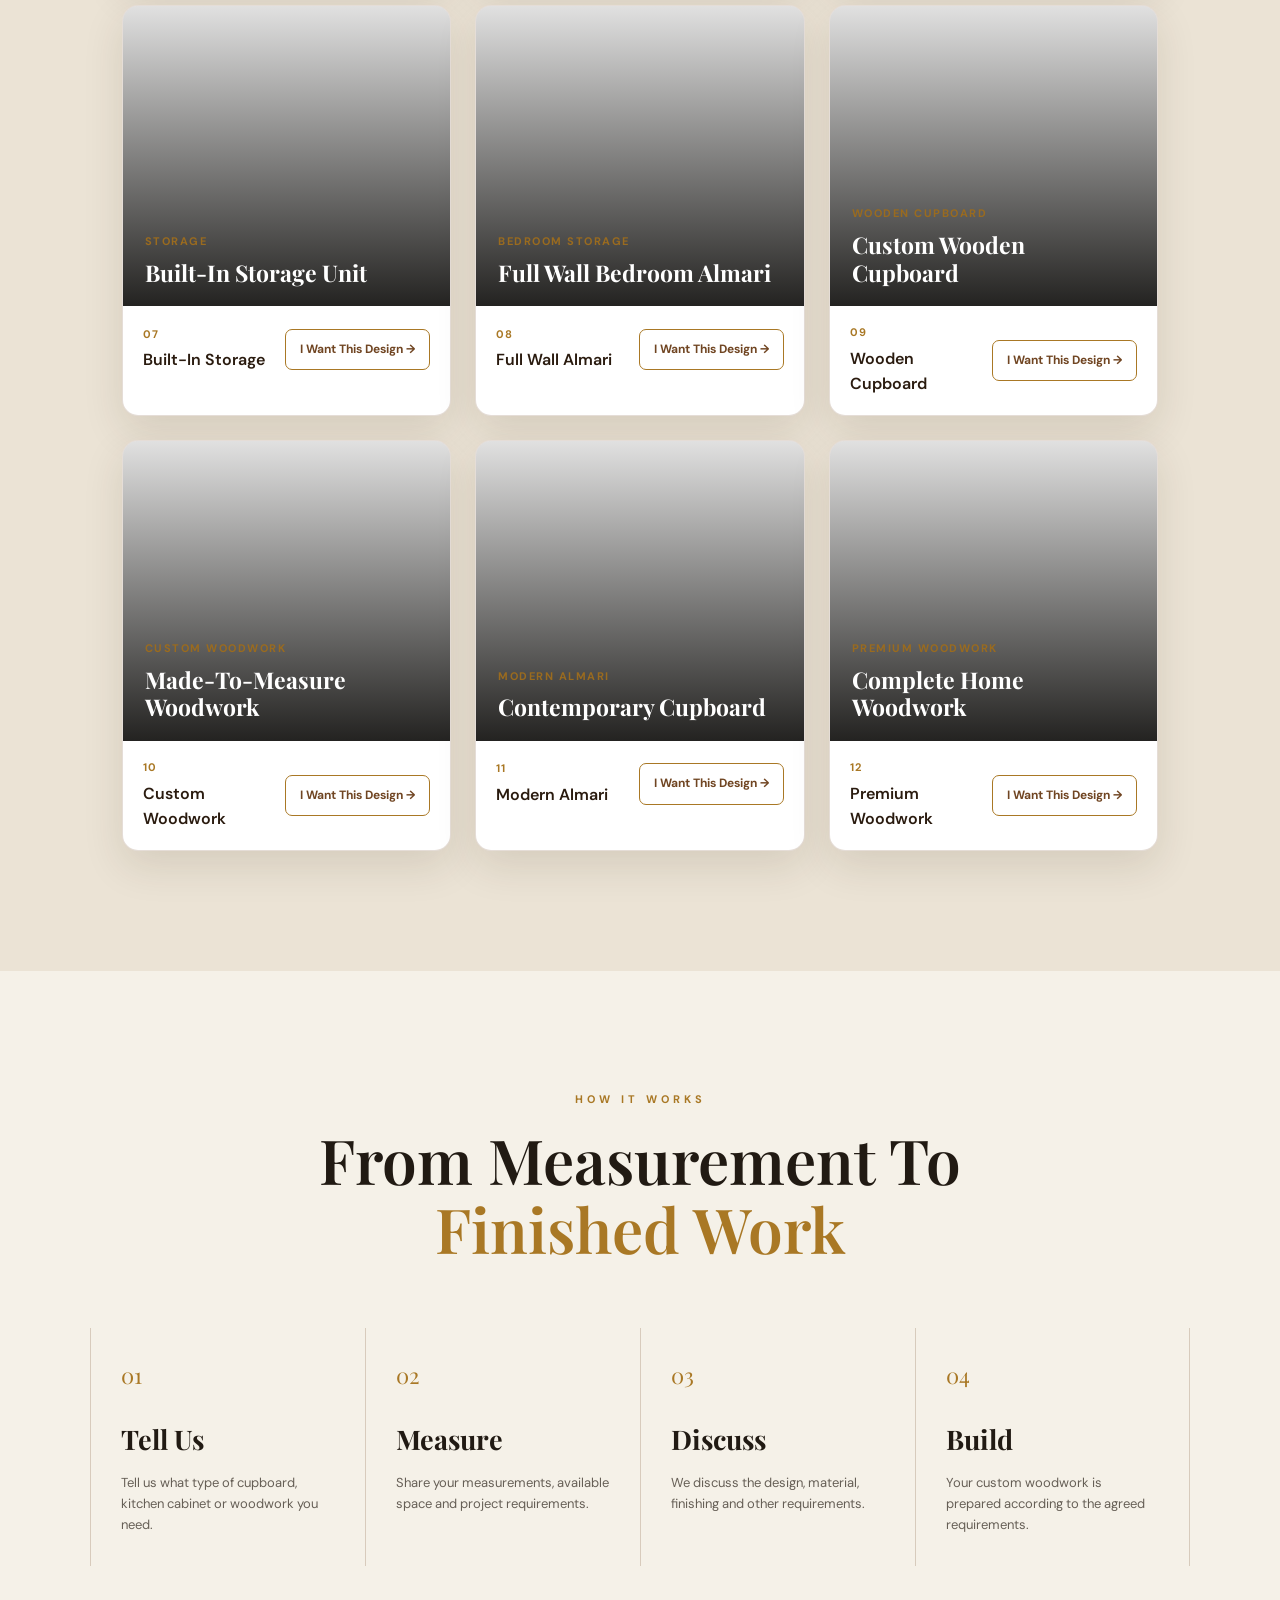
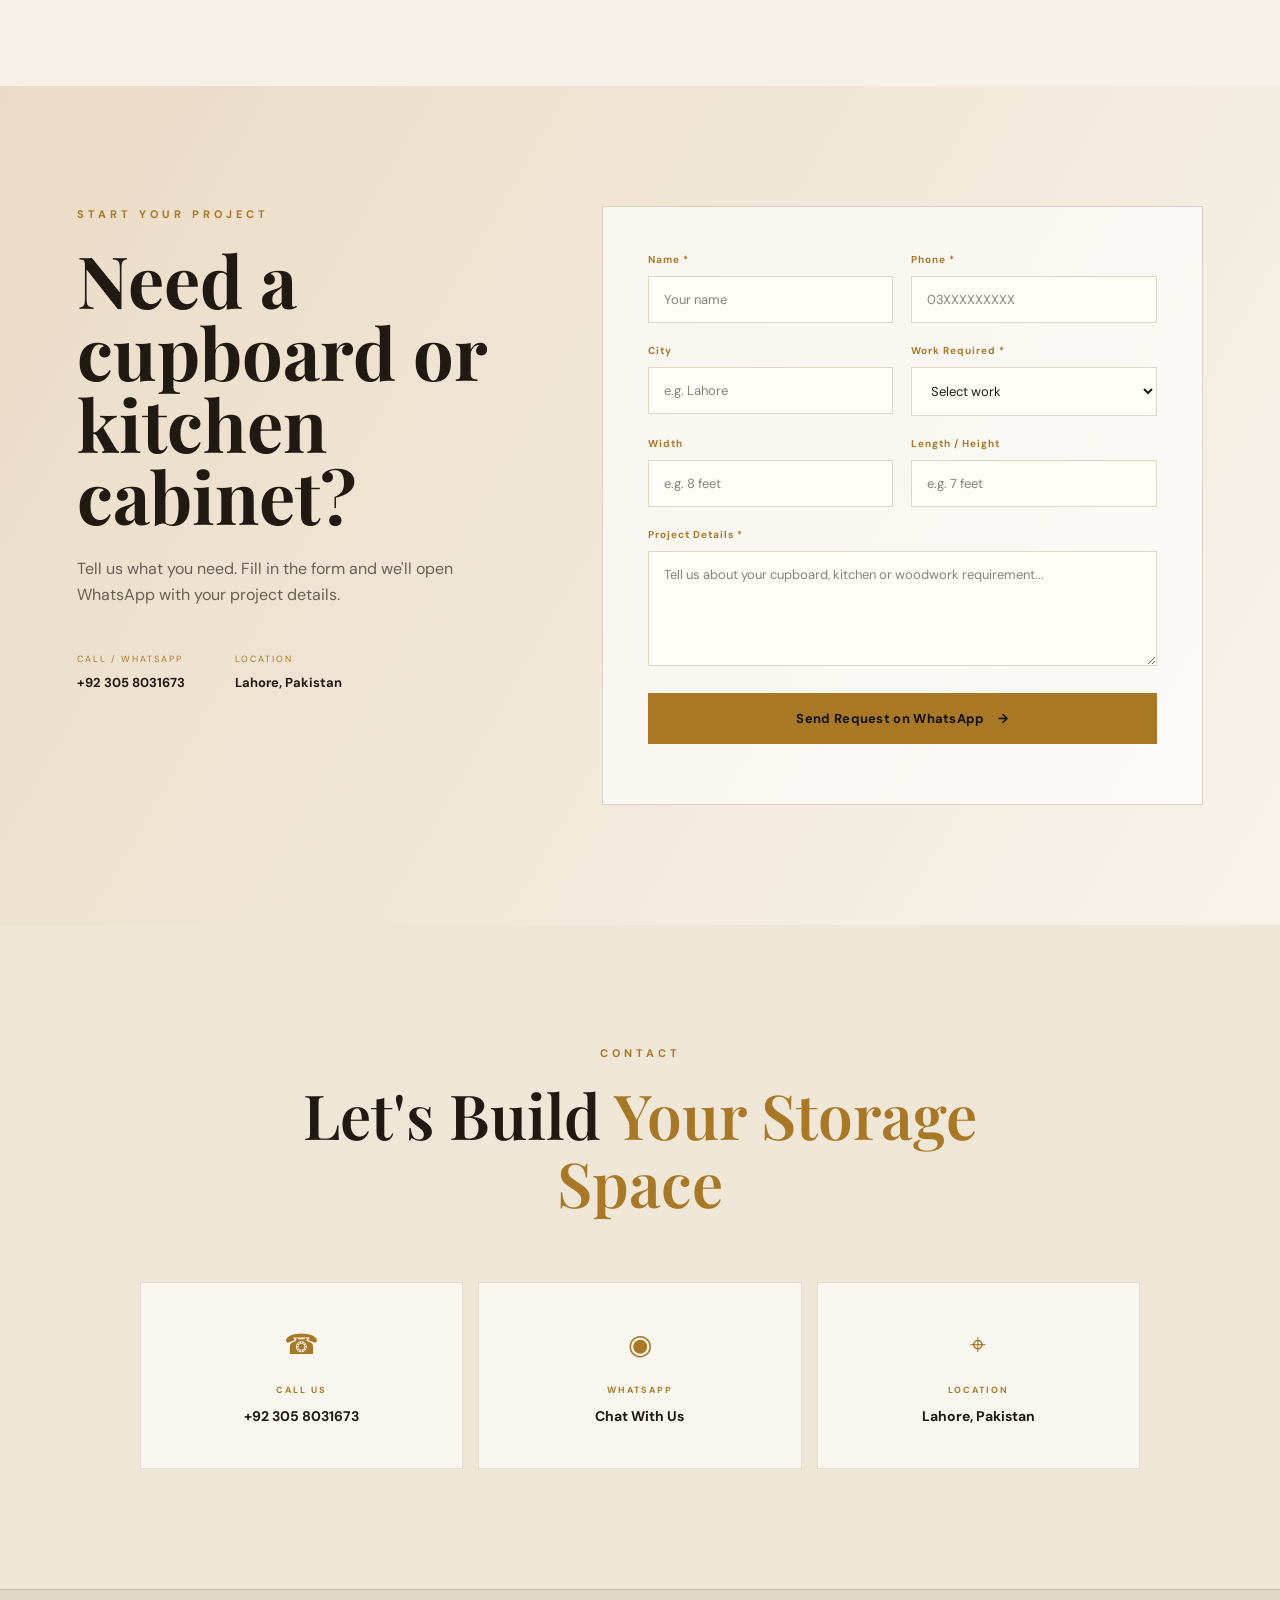
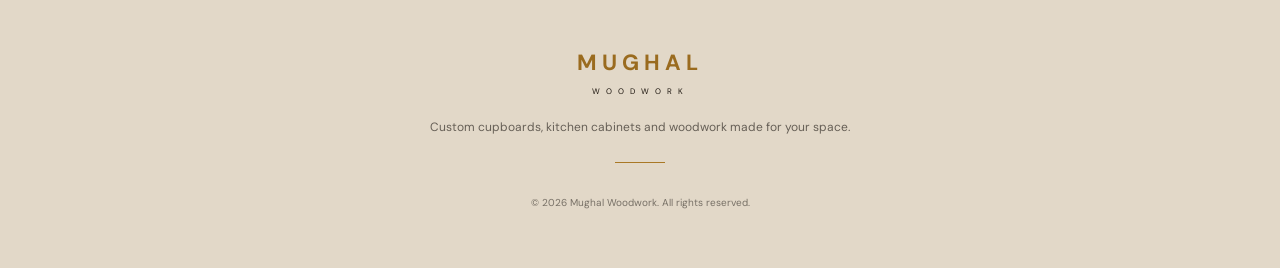
==== commit 004daa57: "new project" ====
--- a/index.html
+++ b/index.html
@@ -1,845 +1,1188 @@
-
-<!DOCTYPE html>
-<html lang="en">
-
-<head>
-    <meta charset="UTF-8">
-    <meta name="viewport" content="width=device-width, initial-scale=1.0">
-
-    <title>Mughal Woodwork | Custom Cupboards & Kitchen Cabinets Lahore</title>
-
-    <meta name="description"
-        content="Mughal Woodwork creates custom bedroom cupboards, kitchen cabinets, wall storage and made-to-measure woodwork in Lahore.">
-
-    <link rel="preconnect" href="https://fonts.googleapis.com">
-    <link rel="preconnect" href="https://fonts.gstatic.com" crossorigin>
-
-    <link href="https://fonts.googleapis.com/css2?family=DM+Sans:wght@400;500;600;700&family=Playfair+Display:wght@500;600;700&display=swap"
-        rel="stylesheet">
-
-    <link rel="stylesheet" href="style.css">
-</head>
-
-<body>
-
-<!-- ================= NAVBAR ================= -->
-
-<header class="navbar">
-
-    <div class="nav-container">
-
-        <a href="#home" class="brand">
-            <span class="brand-main">MUGHAL</span>
-            <span class="brand-sub">WOODWORK</span>
-        </a>
-
-        <button class="theme-toggle" id="themeToggle" aria-label="Toggle theme">
-            ☀️
-        </button>
-
-        <button class="menu-btn" id="menuBtn">
-            ☰
-        </button>
-
-        <nav id="navMenu">
-
-            <a href="#home">Home</a>
-            <a href="#services">Services</a>
-            <a href="#projects">Projects</a>
-            <a href="#process">Process</a>
-            <a href="#contact">Contact</a>
-
-            <a href="#quote" class="nav-quote">
-                Get a Quote
-            </a>
-
-        </nav>
-
-    </div>
-
-</header>
-
-
-<!-- ================= HERO ================= -->
-
-<section class="hero" id="home">
-
-    <div class="hero-overlay"></div>
-
-    <div class="hero-content">
-
-        <div class="eyebrow">
-            CUSTOM CUPBOARDS & KITCHEN WOODWORK
-        </div>
-
-        <h1>
-            Built For Your Space.
-            <span>Made To Measure.</span>
-        </h1>
-
-        <p>
-            Custom bedroom cupboards, kitchen cabinets, wall storage
-            and quality woodwork designed according to your space,
-            measurements and requirements.
-        </p>
-
-        <div class="hero-buttons">
-
-            <a href="#quote" class="btn btn-gold">
-                Start Your Project
-            </a>
-
-            <a href="#projects" class="btn btn-light">
-                Explore Our Work
-            </a>
-
-        </div>
-
-        <div class="hero-note">
-            <span></span>
-            Made to measure • Quality workmanship • Lahore
-        </div>
-
-    </div>
-
-</section>
-
-
-<!-- ================= INTRO ================= -->
-
-<section class="intro">
-
-    <div class="intro-container">
-
-        <div class="intro-label">
-            MUGHAL WOODWORK
-        </div>
-
-        <div class="intro-text">
-
-            <h2>
-                Woodwork made for
-                <em>your home.</em>
-            </h2>
-
-            <p>
-                We specialize in practical and beautiful woodwork
-                for homes. From bedroom cupboards and kitchen
-                cabinets to wall storage and custom wooden work,
-                every project is made according to your space
-                and requirements.
-            </p>
-
-        </div>
-
-    </div>
-
-</section>
-
-
-<!-- ================= SERVICES ================= -->
-
-<section class="services section" id="services">
-
-    <div class="section-heading">
-
-        <div class="eyebrow">
-            WHAT WE DO
-        </div>
-
-        <h2>
-            Our Woodwork
-            <span>Services</span>
-        </h2>
-
-        <p>
-            Custom woodwork designed around your room,
-            kitchen, measurements and storage needs.
-        </p>
-
-    </div>
-
-
-    <div class="service-grid">
-
-
-        <!-- BEDROOM CUPBOARDS -->
-
-        <article class="service-card service-door">
-
-            <div class="service-number">01</div>
-
-            <div class="service-content">
-
-                <div class="service-icon">01</div>
-
-                <h3>Bedroom Cupboards</h3>
-
-                <p>
-                    Custom bedroom almari and cupboards made
-                    according to your wall size, storage needs
-                    and preferred design.
-                </p>
-
-                <a href="#quote">
-                    Discuss Bedroom Cupboard →
-                </a>
-
-            </div>
-
-        </article>
-
-
-        <!-- KITCHEN CABINETS -->
-
-        <article class="service-card service-furniture">
-
-            <div class="service-number">02</div>
-
-            <div class="service-content">
-
-                <div class="service-icon">02</div>
-
-                <h3>Kitchen Cabinets</h3>
-
-                <p>
-                    Made-to-measure kitchen cabinets designed
-                    for your available space, storage requirements
-                    and kitchen layout.
-                </p>
-
-                <a href="#quote">
-                    Discuss Kitchen Work →
-                </a>
-
-            </div>
-
-        </article>
-
-
-        <!-- WALL STORAGE -->
-
-        <article class="service-card service-cabinet">
-
-            <div class="service-number">03</div>
-
-            <div class="service-content">
-
-                <div class="service-icon">03</div>
-
-                <h3>Wall Cabinets & Storage</h3>
-
-                <p>
-                    Practical wall cabinets, storage units and
-                    built-in cupboards made to use your available
-                    space efficiently.
-                </p>
-
-                <a href="#quote">
-                    Discuss Storage →
-                </a>
-
-            </div>
-
-        </article>
-
-
-        <!-- CUSTOM WOODWORK -->
-
-        <article class="service-card service-other">
-
-            <div class="service-number">04</div>
-
-            <div class="service-content">
-
-                <div class="service-icon">04</div>
-
-                <h3>Custom Woodwork</h3>
-
-                <p>
-                    Have a specific woodwork requirement?
-                    Tell us your idea and measurements and
-                    we can discuss your project.
-                </p>
-
-                <a href="#quote">
-                    Tell Us Your Idea →
-                </a>
-
-            </div>
-
-        </article>
-
-    </div>
-
-</section>
-
-
-<!-- ================= FEATURE ================= -->
-
-<section class="feature">
-
-    <div class="feature-image">
-
-        <div class="feature-image-content">
-            MADE TO MEASURE
-        </div>
-
-    </div>
-
-    <div class="feature-content">
-
-        <div class="eyebrow">
-            MADE FOR YOUR HOME
-        </div>
-
-        <h2>
-            Your space.
-            <span>Your measurements.</span>
-            Your storage.
-        </h2>
-
-        <p>
-            Every home has different walls, rooms and storage
-            requirements. That's why our cupboards and cabinets
-            are made according to your actual measurements
-            instead of using one standard size.
-        </p>
-
-        <div class="feature-list">
-
-            <div>
-                <strong>01</strong>
-                <span>Tell us what you need</span>
-            </div>
-
-            <div>
-                <strong>02</strong>
-                <span>Share your measurements</span>
-            </div>
-
-            <div>
-                <strong>03</strong>
-                <span>Discuss the design</span>
-            </div>
-
-            <div>
-                <strong>04</strong>
-                <span>Your woodwork gets built</span>
-            </div>
-
-        </div>
-
-        <a href="#quote" class="text-link">
-            Start a project →
-        </a>
-
-    </div>
-
-</section>
-
-
-<!-- ================= PROJECTS ================= -->
-
-<section class="projects section" id="projects">
-
-    <div class="section-heading">
-
-        <div class="eyebrow">
-            OUR WORK
-        </div>
-
-        <h2>
-            Featured
-            <span>Woodwork</span>
-        </h2>
-
-        <p>
-            Examples of the type of custom woodwork we create
-            for homes and living spaces.
-        </p>
-
-    </div>
-
-
-    <div class="project-grid">
-
-
-        <!-- BEDROOM CUPBOARD -->
-
-        <div class="project project-large">
-
-            <div class="project-overlay">
-
-                <span>BEDROOM CUPBOARD</span>
-
-                <h3>
-                    Custom Room Almari
-                </h3>
-
-            </div>
-
-        </div>
-
-
-        <!-- KITCHEN -->
-
-        <div class="project project-two">
-
-            <div class="project-overlay">
-
-                <span>KITCHEN CABINETS</span>
-
-                <h3>
-                    Made-To-Measure Kitchen
-                </h3>
-
-            </div>
-
-        </div>
-
-
-        <!-- WALL STORAGE -->
-
-        <div class="project project-three">
-
-            <div class="project-overlay">
-
-                <span>WALL STORAGE</span>
-
-                <h3>
-                    Built-In Storage
-                </h3>
-
-            </div>
-
-        </div>
-
-
-        <!-- CUSTOM WOODWORK -->
-
-        <div class="project project-four">
-
-            <div class="project-overlay">
-
-                <span>CUSTOM WOODWORK</span>
-
-                <h3>
-                    Designed For Your Space
-                </h3>
-
-            </div>
-
-        </div>
-
-    </div>
-
-</section>
-
-
-<!-- ================= PROCESS ================= -->
-
-<section class="process section" id="process">
-
-    <div class="section-heading">
-
-        <div class="eyebrow">
-            HOW IT WORKS
-        </div>
-
-        <h2>
-            From Measurement To
-            <span>Finished Work</span>
-        </h2>
-
-    </div>
-
-
-    <div class="process-grid">
-
-        <div class="process-card">
-
-            <span>01</span>
-
-            <h3>
-                Tell Us
-            </h3>
-
-            <p>
-                Tell us what type of cupboard, kitchen cabinet
-                or woodwork you need.
-            </p>
-
-        </div>
-
-
-        <div class="process-card">
-
-            <span>02</span>
-
-            <h3>
-                Measure
-            </h3>
-
-            <p>
-                Share your measurements, available space
-                and project requirements.
-            </p>
-
-        </div>
-
-
-        <div class="process-card">
-
-            <span>03</span>
-
-            <h3>
-                Discuss
-            </h3>
-
-            <p>
-                We discuss the design, material, finishing
-                and other requirements.
-            </p>
-
-        </div>
-
-
-        <div class="process-card">
-
-            <span>04</span>
-
-            <h3>
-                Build
-            </h3>
-
-            <p>
-                Your custom woodwork is prepared according
-                to the agreed requirements.
-            </p>
-
-        </div>
-
-    </div>
-
-</section>
-
-
-<!-- ================= QUOTE ================= -->
-
-<section class="quote" id="quote">
-
-    <div class="quote-container">
-
-        <div class="quote-intro">
-
-            <div class="eyebrow">
-                START YOUR PROJECT
-            </div>
-
-            <h2>
-                Need a cupboard
-                or kitchen cabinet?
-            </h2>
-
-            <p>
-                Tell us what you need. Fill in the form and
-                we'll open WhatsApp with your project details.
-            </p>
-
-            <div class="quote-contact">
-
-                <div>
-                    <span>CALL / WHATSAPP</span>
-
-                    <strong>
-                        +92 305 8031673
-                    </strong>
-                </div>
-
-                <div>
-                    <span>LOCATION</span>
-
-                    <strong>
-                        Lahore, Pakistan
-                    </strong>
-                </div>
-
-            </div>
-
-        </div>
-
-
-        <form class="quote-form" id="quoteForm">
-
-            <div class="input-row">
-
-                <div class="input-group">
-
-                    <label>Name *</label>
-
-                    <input
-                        type="text"
-                        id="name"
-                        placeholder="Your name"
-                        required
-                    >
-
-                </div>
-
-
-                <div class="input-group">
-
-                    <label>Phone *</label>
-
-                    <input
-                        type="tel"
-                        id="phone"
-                        placeholder="03XXXXXXXXX"
-                        required
-                    >
-
-                </div>
-
-            </div>
-
-
-            <div class="input-row">
-
-                <div class="input-group">
-
-                    <label>City</label>
-
-                    <input
-                        type="text"
-                        id="city"
-                        placeholder="e.g. Lahore"
-                    >
-
-                </div>
-
-
-                <div class="input-group">
-
-                    <label>Work Required *</label>
-
-                    <select id="project" required>
-
-                        <option value="">
-                            Select work
-                        </option>
-
-                        <option>
-                            Bedroom Cupboard / Almari
-                        </option>
-
-                        <option>
-                            Kitchen Cabinets
-                        </option>
-
-                        <option>
-                            Wall Cabinets / Storage
-                        </option>
-
-                        <option>
-                            Custom Woodwork
-                        </option>
-
-                        <option>
-                            Other
-                        </option>
-
-                    </select>
-
-                </div>
-
-            </div>
-
-
-            <div class="input-row">
-
-                <div class="input-group">
-
-                    <label>Width</label>
-
-                    <input
-                        type="text"
-                        id="width"
-                        placeholder="e.g. 8 feet"
-                    >
-
-                </div>
-
-
-                <div class="input-group">
-
-                    <label>Length / Height</label>
-
-                    <input
-                        type="text"
-                        id="length"
-                        placeholder="e.g. 7 feet"
-                    >
-
-                </div>
-
-            </div>
-
-
-            <div class="input-group">
-
-                <label>Project Details *</label>
-
-                <textarea
-                    id="details"
-                    rows="5"
-                    placeholder="Tell us about your cupboard, kitchen or woodwork requirement..."
-                    required
-                ></textarea>
-
-            </div>
-
-
-            <button type="submit" class="submit-btn">
-
-                Send Request on WhatsApp
-
-                <span>→</span>
-
-            </button>
-
-            <p id="formMessage"></p>
-
-        </form>
-
-    </div>
-
-</section>
-
-
-<!-- ================= CONTACT ================= -->
-
-<section class="contact section" id="contact">
-
-    <div class="section-heading">
-
-        <div class="eyebrow">
-            CONTACT
-        </div>
-
-        <h2>
-            Let's Build
-            <span>Your Storage Space</span>
-        </h2>
-
-    </div>
-
-
-    <div class="contact-grid">
-
-
-        <!-- PHONE -->
-
-        <a
-            href="tel:+923058031673"
-            class="contact-card"
-        >
-
-            <span class="contact-icon">
-                ☎
-            </span>
-
-            <small>
-                CALL US
-            </small>
-
-            <strong>
-                +92 305 8031673
-            </strong>
-
-        </a>
-
-
-        <!-- WHATSAPP -->
-
-        <a
-            href="https://wa.me/923058031673"
-            target="_blank"
-            rel="noopener"
-            class="contact-card"
-        >
-
-            <span class="contact-icon">
-                ◉
-            </span>
-
-            <small>
-                WHATSAPP
-            </small>
-
-            <strong>
-                Chat With Us
-            </strong>
-
-        </a>
-
-
-        <!-- LOCATION -->
-
-        <div class="contact-card">
-
-            <span class="contact-icon">
-                ⌖
-            </span>
-
-            <small>
-                LOCATION
-            </small>
-
-            <strong>
-                Lahore, Pakistan
-            </strong>
-
-        </div>
-
-    </div>
-
-</section>
-
-
-<!-- ================= FOOTER ================= -->
-
-<footer>
-
-    <div class="footer-brand">
-
-        <span>
-            MUGHAL
-        </span>
-
-        <small>
-            WOODWORK
-        </small>
-
-    </div>
-
-    <p>
-        Custom cupboards, kitchen cabinets and woodwork
-        made for your space.
-    </p>
-
-    <div class="footer-line"></div>
-
-    <small>
-        © 2026 Mughal Woodwork. All rights reserved.
-    </small>
-
-</footer>
-
-
-<script src="script.js"></script>
-
-</body>
-
-</html>
-
+
+<!DOCTYPE html>
+<html lang="en">
+
+<head>
+    <meta charset="UTF-8">
+    <meta name="viewport" content="width=device-width, initial-scale=1.0">
+
+    <title>Mughal Woodwork | Custom Cupboards & Kitchen Cabinets Lahore</title>
+
+    <meta name="description"
+        content="Mughal Woodwork creates custom bedroom cupboards, kitchen cabinets, wall storage and made-to-measure woodwork in Lahore.">
+
+    <link rel="preconnect" href="https://fonts.googleapis.com">
+    <link rel="preconnect" href="https://fonts.gstatic.com" crossorigin>
+
+    <link href="https://fonts.googleapis.com/css2?family=DM+Sans:wght@400;500;600;700&family=Playfair+Display:wght@500;600;700&display=swap"
+        rel="stylesheet">
+
+    <link rel="stylesheet" href="style.css">
+</head>
+
+<body>
+
+<!-- ================= NAVBAR ================= -->
+
+<header class="navbar">
+
+    <div class="nav-container">
+
+        <a href="#home" class="brand">
+            <span class="brand-main">MUGHAL</span>
+            <span class="brand-sub">WOODWORK</span>
+        </a>
+
+        <button class="theme-toggle" id="themeToggle" aria-label="Toggle theme">
+            ☀️
+        </button>
+
+        <button class="menu-btn" id="menuBtn">
+            ☰
+        </button>
+
+        <nav id="navMenu">
+
+            <a href="#home">Home</a>
+            <a href="#services">Services</a>
+            <a href="#projects">Projects</a>
+            <a href="#process">Process</a>
+            <a href="#contact">Contact</a>
+
+            <a href="#quote" class="nav-quote">
+                Get a Quote
+            </a>
+
+        </nav>
+
+    </div>
+
+</header>
+
+
+<!-- ================= HERO ================= -->
+
+<section class="hero" id="home">
+
+    <div class="hero-overlay"></div>
+
+    <div class="hero-content">
+
+        <div class="eyebrow">
+            CUSTOM CUPBOARDS & KITCHEN WOODWORK
+        </div>
+
+        <h1>
+            Built For Your Space.
+            <span>Made To Measure.</span>
+        </h1>
+
+        <p>
+            Custom bedroom cupboards, kitchen cabinets, wall storage
+            and quality woodwork designed according to your space,
+            measurements and requirements.
+        </p>
+
+        <div class="hero-buttons">
+
+            <a href="#quote" class="btn btn-gold">
+                Start Your Project
+            </a>
+
+            <a href="#projects" class="btn btn-light">
+                Explore Our Work
+            </a>
+
+        </div>
+
+        <div class="hero-note">
+            <span></span>
+            Made to measure • Quality workmanship • Lahore
+        </div>
+
+    </div>
+
+</section>
+
+
+<!-- ================= INTRO ================= -->
+
+<section class="intro">
+
+    <div class="intro-container">
+
+        <div class="intro-label">
+            MUGHAL WOODWORK
+        </div>
+
+        <div class="intro-text">
+
+            <h2>
+                Woodwork made for
+                <em>your home.</em>
+            </h2>
+
+            <p>
+                We specialize in practical and beautiful woodwork
+                for homes. From bedroom cupboards and kitchen
+                cabinets to wall storage and custom wooden work,
+                every project is made according to your space
+                and requirements.
+            </p>
+
+        </div>
+
+    </div>
+
+</section>
+
+
+<!-- ================= SERVICES ================= -->
+
+<section class="services section" id="services">
+
+    <div class="section-heading">
+
+        <div class="eyebrow">
+            WHAT WE DO
+        </div>
+
+        <h2>
+            Our Woodwork
+            <span>Services</span>
+        </h2>
+
+        <p>
+            Custom woodwork designed around your room,
+            kitchen, measurements and storage needs.
+        </p>
+
+    </div>
+
+
+    <div class="service-grid">
+
+
+        <!-- BEDROOM CUPBOARDS -->
+
+        <article class="service-card service-door">
+
+            <div class="service-number">01</div>
+
+            <div class="service-content">
+
+                <div class="service-icon">01</div>
+
+                <h3>Bedroom Cupboards</h3>
+
+                <p>
+                    Custom bedroom almari and cupboards made
+                    according to your wall size, storage needs
+                    and preferred design.
+                </p>
+
+                <a href="#quote">
+                    Discuss Bedroom Cupboard →
+                </a>
+
+            </div>
+
+        </article>
+
+
+        <!-- KITCHEN CABINETS -->
+
+        <article class="service-card service-furniture">
+
+            <div class="service-number">02</div>
+
+            <div class="service-content">
+
+                <div class="service-icon">02</div>
+
+                <h3>Kitchen Cabinets</h3>
+
+                <p>
+                    Made-to-measure kitchen cabinets designed
+                    for your available space, storage requirements
+                    and kitchen layout.
+                </p>
+
+                <a href="#quote">
+                    Discuss Kitchen Work →
+                </a>
+
+            </div>
+
+        </article>
+
+
+        <!-- WALL STORAGE -->
+
+        <article class="service-card service-cabinet">
+
+            <div class="service-number">03</div>
+
+            <div class="service-content">
+
+                <div class="service-icon">03</div>
+
+                <h3>Wall Cabinets & Storage</h3>
+
+                <p>
+                    Practical wall cabinets, storage units and
+                    built-in cupboards made to use your available
+                    space efficiently.
+                </p>
+
+                <a href="#quote">
+                    Discuss Storage →
+                </a>
+
+            </div>
+
+        </article>
+
+
+        <!-- CUSTOM WOODWORK -->
+
+        <article class="service-card service-other">
+
+            <div class="service-number">04</div>
+
+            <div class="service-content">
+
+                <div class="service-icon">04</div>
+
+                <h3>Custom Woodwork</h3>
+
+                <p>
+                    Have a specific woodwork requirement?
+                    Tell us your idea and measurements and
+                    we can discuss your project.
+                </p>
+
+                <a href="#quote">
+                    Tell Us Your Idea →
+                </a>
+
+            </div>
+
+        </article>
+
+    </div>
+
+</section>
+
+
+<!-- ================= FEATURE ================= -->
+
+<section class="feature">
+
+    <div class="feature-image">
+
+        <div class="feature-image-content">
+            MADE TO MEASURE
+        </div>
+
+    </div>
+
+    <div class="feature-content">
+
+        <div class="eyebrow">
+            MADE FOR YOUR HOME
+        </div>
+
+        <h2>
+            Your space.
+            <span>Your measurements.</span>
+            Your storage.
+        </h2>
+
+        <p>
+            Every home has different walls, rooms and storage
+            requirements. That's why our cupboards and cabinets
+            are made according to your actual measurements
+            instead of using one standard size.
+        </p>
+
+        <div class="feature-list">
+
+            <div>
+                <strong>01</strong>
+                <span>Tell us what you need</span>
+            </div>
+
+            <div>
+                <strong>02</strong>
+                <span>Share your measurements</span>
+            </div>
+
+            <div>
+                <strong>03</strong>
+                <span>Discuss the design</span>
+            </div>
+
+            <div>
+                <strong>04</strong>
+                <span>Your woodwork gets built</span>
+            </div>
+
+        </div>
+
+        <a href="#quote" class="text-link">
+            Start a project →
+        </a>
+
+    </div>
+
+</section>
+
+<!-- ================= WOODWORK GALLERY ================= -->
+
+<section class="projects section" id="projects">
+
+```
+<div class="section-heading">
+
+    <div class="eyebrow">
+        OUR WOODWORK
+    </div>
+
+    <h2>
+        Beautiful
+        <span>Woodwork Gallery</span>
+    </h2>
+
+    <p>
+        Explore our custom cupboards, wardrobes, kitchen cabinets,
+        wall storage and made-to-measure woodwork designs.
+    </p>
+
+</div>
+
+
+<div class="gallery-grid">
+
+
+    <!-- 01 -->
+
+    <article class="gallery-card">
+
+        <div class="gallery-image gallery-1">
+
+            <div class="gallery-overlay">
+
+                <span>BEDROOM ALMARI</span>
+
+                <h3>
+                    Modern Bedroom Wardrobe
+                </h3>
+
+            </div>
+
+        </div>
+
+        <div class="gallery-info">
+
+            <div>
+                <small>01</small>
+                <h4>Bedroom Almari</h4>
+            </div>
+
+            <a href="#quote" class="gallery-btn">
+                I Want This Design →
+            </a>
+
+        </div>
+
+    </article>
+
+
+    <!-- 02 -->
+
+    <article class="gallery-card">
+
+        <div class="gallery-image gallery-2">
+
+            <div class="gallery-overlay">
+
+                <span>WARDROBE</span>
+
+                <h3>
+                    Built-In Wooden Wardrobe
+                </h3>
+
+            </div>
+
+        </div>
+
+        <div class="gallery-info">
+
+            <div>
+                <small>02</small>
+                <h4>Built-In Wardrobe</h4>
+            </div>
+
+            <a href="#quote" class="gallery-btn">
+                I Want This Design →
+            </a>
+
+        </div>
+
+    </article>
+
+
+    <!-- 03 -->
+
+    <article class="gallery-card">
+
+        <div class="gallery-image gallery-3">
+
+            <div class="gallery-overlay">
+
+                <span>SLIDING ALMARI</span>
+
+                <h3>
+                    Premium Sliding Wardrobe
+                </h3>
+
+            </div>
+
+        </div>
+
+        <div class="gallery-info">
+
+            <div>
+                <small>03</small>
+                <h4>Sliding Wardrobe</h4>
+            </div>
+
+            <a href="#quote" class="gallery-btn">
+                I Want This Design →
+            </a>
+
+        </div>
+
+    </article>
+
+
+    <!-- 04 -->
+
+    <article class="gallery-card">
+
+        <div class="gallery-image gallery-4">
+
+            <div class="gallery-overlay">
+
+                <span>KITCHEN</span>
+
+                <h3>
+                    Modern Kitchen Cabinets
+                </h3>
+
+            </div>
+
+        </div>
+
+        <div class="gallery-info">
+
+            <div>
+                <small>04</small>
+                <h4>Kitchen Cabinets</h4>
+            </div>
+
+            <a href="#quote" class="gallery-btn">
+                I Want This Design →
+            </a>
+
+        </div>
+
+    </article>
+
+
+    <!-- 05 -->
+
+    <article class="gallery-card">
+
+        <div class="gallery-image gallery-5">
+
+            <div class="gallery-overlay">
+
+                <span>KITCHEN WOODWORK</span>
+
+                <h3>
+                    Custom Kitchen Storage
+                </h3>
+
+            </div>
+
+        </div>
+
+        <div class="gallery-info">
+
+            <div>
+                <small>05</small>
+                <h4>Kitchen Storage</h4>
+            </div>
+
+            <a href="#quote" class="gallery-btn">
+                I Want This Design →
+            </a>
+
+        </div>
+
+    </article>
+
+
+    <!-- 06 -->
+
+    <article class="gallery-card">
+
+        <div class="gallery-image gallery-6">
+
+            <div class="gallery-overlay">
+
+                <span>WALL STORAGE</span>
+
+                <h3>
+                    Custom Wall Cabinets
+                </h3>
+
+            </div>
+
+        </div>
+
+        <div class="gallery-info">
+
+            <div>
+                <small>06</small>
+                <h4>Wall Cabinets</h4>
+            </div>
+
+            <a href="#quote" class="gallery-btn">
+                I Want This Design →
+            </a>
+
+        </div>
+
+    </article>
+
+
+    <!-- 07 -->
+
+    <article class="gallery-card">
+
+        <div class="gallery-image gallery-7">
+
+            <div class="gallery-overlay">
+
+                <span>STORAGE</span>
+
+                <h3>
+                    Built-In Storage Unit
+                </h3>
+
+            </div>
+
+        </div>
+
+        <div class="gallery-info">
+
+            <div>
+                <small>07</small>
+                <h4>Built-In Storage</h4>
+            </div>
+
+            <a href="#quote" class="gallery-btn">
+                I Want This Design →
+            </a>
+
+        </div>
+
+    </article>
+
+
+    <!-- 08 -->
+
+    <article class="gallery-card">
+
+        <div class="gallery-image gallery-8">
+
+            <div class="gallery-overlay">
+
+                <span>BEDROOM STORAGE</span>
+
+                <h3>
+                    Full Wall Bedroom Almari
+                </h3>
+
+            </div>
+
+        </div>
+
+        <div class="gallery-info">
+
+            <div>
+                <small>08</small>
+                <h4>Full Wall Almari</h4>
+            </div>
+
+            <a href="#quote" class="gallery-btn">
+                I Want This Design →
+            </a>
+
+        </div>
+
+    </article>
+
+
+    <!-- 09 -->
+
+    <article class="gallery-card">
+
+        <div class="gallery-image gallery-9">
+
+            <div class="gallery-overlay">
+
+                <span>WOODEN CUPBOARD</span>
+
+                <h3>
+                    Custom Wooden Cupboard
+                </h3>
+
+            </div>
+
+        </div>
+
+        <div class="gallery-info">
+
+            <div>
+                <small>09</small>
+                <h4>Wooden Cupboard</h4>
+            </div>
+
+            <a href="#quote" class="gallery-btn">
+                I Want This Design →
+            </a>
+
+        </div>
+
+    </article>
+
+
+    <!-- 10 -->
+
+    <article class="gallery-card">
+
+        <div class="gallery-image gallery-10">
+
+            <div class="gallery-overlay">
+
+                <span>CUSTOM WOODWORK</span>
+
+                <h3>
+                    Made-To-Measure Woodwork
+                </h3>
+
+            </div>
+
+        </div>
+
+        <div class="gallery-info">
+
+            <div>
+                <small>10</small>
+                <h4>Custom Woodwork</h4>
+            </div>
+
+            <a href="#quote" class="gallery-btn">
+                I Want This Design →
+            </a>
+
+        </div>
+
+    </article>
+
+
+    <!-- 11 -->
+
+    <article class="gallery-card">
+
+        <div class="gallery-image gallery-11">
+
+            <div class="gallery-overlay">
+
+                <span>MODERN ALMARI</span>
+
+                <h3>
+                    Contemporary Cupboard
+                </h3>
+
+            </div>
+
+        </div>
+
+        <div class="gallery-info">
+
+            <div>
+                <small>11</small>
+                <h4>Modern Almari</h4>
+            </div>
+
+            <a href="#quote" class="gallery-btn">
+                I Want This Design →
+            </a>
+
+        </div>
+
+    </article>
+
+
+    <!-- 12 -->
+
+    <article class="gallery-card">
+
+        <div class="gallery-image gallery-12">
+
+            <div class="gallery-overlay">
+
+                <span>PREMIUM WOODWORK</span>
+
+                <h3>
+                    Complete Home Woodwork
+                </h3>
+
+            </div>
+
+        </div>
+
+        <div class="gallery-info">
+
+            <div>
+                <small>12</small>
+                <h4>Premium Woodwork</h4>
+            </div>
+
+            <a href="#quote" class="gallery-btn">
+                I Want This Design →
+            </a>
+
+        </div>
+
+    </article>
+
+
+</div>
+
+
+</section>
+
+
+
+<!-- ================= PROCESS ================= -->
+
+<section class="process section" id="process">
+
+    <div class="section-heading">
+
+        <div class="eyebrow">
+            HOW IT WORKS
+        </div>
+
+        <h2>
+            From Measurement To
+            <span>Finished Work</span>
+        </h2>
+
+    </div>
+
+
+    <div class="process-grid">
+
+        <div class="process-card">
+
+            <span>01</span>
+
+            <h3>
+                Tell Us
+            </h3>
+
+            <p>
+                Tell us what type of cupboard, kitchen cabinet
+                or woodwork you need.
+            </p>
+
+        </div>
+
+
+        <div class="process-card">
+
+            <span>02</span>
+
+            <h3>
+                Measure
+            </h3>
+
+            <p>
+                Share your measurements, available space
+                and project requirements.
+            </p>
+
+        </div>
+
+
+        <div class="process-card">
+
+            <span>03</span>
+
+            <h3>
+                Discuss
+            </h3>
+
+            <p>
+                We discuss the design, material, finishing
+                and other requirements.
+            </p>
+
+        </div>
+
+
+        <div class="process-card">
+
+            <span>04</span>
+
+            <h3>
+                Build
+            </h3>
+
+            <p>
+                Your custom woodwork is prepared according
+                to the agreed requirements.
+            </p>
+
+        </div>
+
+    </div>
+
+</section>
+
+
+<!-- ================= QUOTE ================= -->
+
+<section class="quote" id="quote">
+
+    <div class="quote-container">
+
+        <div class="quote-intro">
+
+            <div class="eyebrow">
+                START YOUR PROJECT
+            </div>
+
+            <h2>
+                Need a cupboard
+                or kitchen cabinet?
+            </h2>
+
+            <p>
+                Tell us what you need. Fill in the form and
+                we'll open WhatsApp with your project details.
+            </p>
+
+            <div class="quote-contact">
+
+                <div>
+                    <span>CALL / WHATSAPP</span>
+
+                    <strong>
+                        +92 305 8031673
+                    </strong>
+                </div>
+
+                <div>
+                    <span>LOCATION</span>
+
+                    <strong>
+                        Lahore, Pakistan
+                    </strong>
+                </div>
+
+            </div>
+
+        </div>
+
+
+        <form class="quote-form" id="quoteForm">
+
+            <div class="input-row">
+
+                <div class="input-group">
+
+                    <label>Name *</label>
+
+                    <input
+                        type="text"
+                        id="name"
+                        placeholder="Your name"
+                        required
+                    >
+
+                </div>
+
+
+                <div class="input-group">
+
+                    <label>Phone *</label>
+
+                    <input
+                        type="tel"
+                        id="phone"
+                        placeholder="03XXXXXXXXX"
+                        required
+                    >
+
+                </div>
+
+            </div>
+
+
+            <div class="input-row">
+
+                <div class="input-group">
+
+                    <label>City</label>
+
+                    <input
+                        type="text"
+                        id="city"
+                        placeholder="e.g. Lahore"
+                    >
+
+                </div>
+
+
+                <div class="input-group">
+
+                    <label>Work Required *</label>
+
+                    <select id="project" required>
+
+                        <option value="">
+                            Select work
+                        </option>
+
+                        <option>
+                            Bedroom Cupboard / Almari
+                        </option>
+
+                        <option>
+                            Kitchen Cabinets
+                        </option>
+
+                        <option>
+                            Wall Cabinets / Storage
+                        </option>
+
+                        <option>
+                            Custom Woodwork
+                        </option>
+
+                        <option>
+                            Other
+                        </option>
+
+                    </select>
+
+                </div>
+
+            </div>
+
+
+            <div class="input-row">
+
+                <div class="input-group">
+
+                    <label>Width</label>
+
+                    <input
+                        type="text"
+                        id="width"
+                        placeholder="e.g. 8 feet"
+                    >
+
+                </div>
+
+
+                <div class="input-group">
+
+                    <label>Length / Height</label>
+
+                    <input
+                        type="text"
+                        id="length"
+                        placeholder="e.g. 7 feet"
+                    >
+
+                </div>
+
+            </div>
+
+
+            <div class="input-group">
+
+                <label>Project Details *</label>
+
+                <textarea
+                    id="details"
+                    rows="5"
+                    placeholder="Tell us about your cupboard, kitchen or woodwork requirement..."
+                    required
+                ></textarea>
+
+            </div>
+
+
+            <button type="submit" class="submit-btn">
+
+                Send Request on WhatsApp
+
+                <span>→</span>
+
+            </button>
+
+            <p id="formMessage"></p>
+
+        </form>
+
+    </div>
+
+</section>
+
+
+<!-- ================= CONTACT ================= -->
+
+<section class="contact section" id="contact">
+
+    <div class="section-heading">
+
+        <div class="eyebrow">
+            CONTACT
+        </div>
+
+        <h2>
+            Let's Build
+            <span>Your Storage Space</span>
+        </h2>
+
+    </div>
+
+
+    <div class="contact-grid">
+
+
+        <!-- PHONE -->
+
+        <a
+            href="tel:+923058031673"
+            class="contact-card"
+        >
+
+            <span class="contact-icon">
+                ☎
+            </span>
+
+            <small>
+                CALL US
+            </small>
+
+            <strong>
+                +92 305 8031673
+            </strong>
+
+        </a>
+
+
+        <!-- WHATSAPP -->
+
+        <a
+            href="https://wa.me/923058031673"
+            target="_blank"
+            rel="noopener"
+            class="contact-card"
+        >
+
+            <span class="contact-icon">
+                ◉
+            </span>
+
+            <small>
+                WHATSAPP
+            </small>
+
+            <strong>
+                Chat With Us
+            </strong>
+
+        </a>
+
+
+        <!-- LOCATION -->
+
+        <div class="contact-card">
+
+            <span class="contact-icon">
+                ⌖
+            </span>
+
+            <small>
+                LOCATION
+            </small>
+
+            <strong>
+                Lahore, Pakistan
+            </strong>
+
+        </div>
+
+    </div>
+
+</section>
+
+
+<!-- ================= FOOTER ================= -->
+
+<footer>
+
+    <div class="footer-brand">
+
+        <span>
+            MUGHAL
+        </span>
+
+        <small>
+            WOODWORK
+        </small>
+
+    </div>
+
+    <p>
+        Custom cupboards, kitchen cabinets and woodwork
+        made for your space.
+    </p>
+
+    <div class="footer-line"></div>
+
+    <small>
+        © 2026 Mughal Woodwork. All rights reserved.
+    </small>
+
+</footer>
+
+
+<script src="script.js"></script>
+
+</body>
+
+</html>
+
--- a/style.css
+++ b/style.css
@@ -1,1563 +1,1914 @@
-:root {
-    --black: #0a0907;
-    --black-2: #11100d;
-    --brown: #2a1b0f;
-    --wood: #704522;
-    --wood-light: #a56a35;
-    --gold: #c9a45c;
-    --gold-light: #e4c982;
-    --cream: #eee7d8;
-    --white: #ffffff;
-    --gray: #aaa59c;
-    --border: rgba(201, 164, 92, 0.22);
-}
-
-* {
-    margin: 0;
-    padding: 0;
-    box-sizing: border-box;
-}
-
-html {
-    scroll-behavior: smooth;
-}
-
-body {
-    background: var(--black);
-    color: var(--cream);
-    font-family: "DM Sans", sans-serif;
-    line-height: 1.6;
-}
-
-a {
-    text-decoration: none;
-    color: inherit;
-}
-
-img {
-    max-width: 100%;
-}
-
-.section {
-    padding: 120px 6%;
-}
-
-.eyebrow {
-    color: var(--gold);
-    font-size: 11px;
-    font-weight: 700;
-    letter-spacing: 4px;
-    margin-bottom: 18px;
-}
-
-.section-heading {
-    max-width: 720px;
-    margin: 0 auto 65px;
-    text-align: center;
-}
-
-.section-heading h2 {
-    font-family: "Playfair Display", serif;
-    font-size: clamp(38px, 5vw, 62px);
-    line-height: 1.1;
-    font-weight: 600;
-}
-
-.section-heading h2 span {
-    color: var(--gold);
-}
-
-.section-heading p {
-    color: var(--gray);
-    margin-top: 20px;
-    font-size: 15px;
-}
-
-
-/* ================= NAVBAR ================= */
-
-.navbar {
-    position: fixed;
-    top: 0;
-    left: 0;
-    width: 100%;
-    height: 82px;
-    z-index: 1000;
-
-    background: rgba(10, 9, 7, 0.92);
-
-    border-bottom: 1px solid var(--border);
-
-    backdrop-filter: blur(12px);
-}
-
-.nav-container {
-    width: 88%;
-    max-width: 1250px;
-    height: 100%;
-    margin: auto;
-
-    display: flex;
-    align-items: center;
-    justify-content: space-between;
-
-    gap: 12px;
-}
-
-.brand {
-    display: flex;
-    flex-direction: column;
-    line-height: 1;
-}
-
-.brand-main {
-    color: var(--gold-light);
-    font-size: 21px;
-    font-weight: 700;
-    letter-spacing: 4px;
-}
-
-.brand-sub {
-    color: #eee;
-    font-size: 8px;
-    letter-spacing: 6px;
-    margin-top: 5px;
-}
-
-nav {
-    display: flex;
-    align-items: center;
-    gap: 32px;
-}
-
-nav a {
-    position: relative;
-    color: #c8c4bb;
-    font-size: 12px;
-    font-weight: 600;
-    transition: .3s;
-}
-
-nav a:hover {
-    color: var(--gold-light);
-}
-
-nav a::after {
-    content: "";
-    position: absolute;
-    left: 0;
-    bottom: -6px;
-    width: 0;
-    height: 2px;
-    background: var(--gold-light);
-    transition: width 0.3s ease;
-}
-
-nav a.active {
-    color: var(--gold-light);
-}
-
-nav a.active::after {
-    width: 100%;
-}
-
-.nav-quote {
-    padding: 11px 18px;
-    border: 1px solid var(--gold);
-    color: var(--gold-light) !important;
-}
-
-.nav-quote::after {
-    display: none;
-}
-
-.nav-quote:hover {
-    background: var(--gold);
-    color: #111 !important;
-}
-
-.menu-btn {
-    display: none;
-    border: 0;
-    background: none;
-    color: white;
-    font-size: 26px;
-    cursor: pointer;
-    flex-shrink: 0;
-}
-
-.theme-toggle {
-    width: 42px;
-    height: 42px;
-
-    display: flex;
-    align-items: center;
-    justify-content: center;
-
-    border: 1px solid var(--border);
-    background: transparent;
-
-    color: var(--gold-light);
-
-    font-size: 18px;
-
-    cursor: pointer;
-
-    transition: .3s;
-
-    flex-shrink: 0;
-}
-
-.theme-toggle:hover {
-    background: var(--gold);
-    color: #111;
-}
-
-
-/* ================= HERO ================= */
-
-.hero {
-    min-height: 100vh;
-
-    position: relative;
-
-    display: flex;
-    align-items: center;
-
-    background:
-        linear-gradient(
-            90deg,
-            rgba(7, 6, 4, .96),
-            rgba(15, 10, 5, .78),
-            rgba(15, 10, 5, .35)
-        ),
-        url("https://images.unsplash.com/photo-1778313878852-1bbe70eae16b?auto=format&fit=crop&w=2000&q=85")
-        center / cover;
-
-    overflow: hidden;
-}
-
-.hero-overlay {
-    position: absolute;
-    inset: 0;
-
-    background:
-        radial-gradient(
-            circle at 75% 50%,
-            rgba(180, 120, 50, .18),
-            transparent 35%
-        );
-}
-
-.hero-content {
-    width: 88%;
-    max-width: 1250px;
-    margin: auto;
-
-    position: relative;
-    z-index: 2;
-
-    padding-top: 70px;
-}
-
-.hero .eyebrow {
-    margin-bottom: 22px;
-}
-
-.hero h1 {
-    max-width: 850px;
-
-    font-family: "Playfair Display", serif;
-
-    font-size: clamp(50px, 7vw, 92px);
-
-    line-height: .98;
-
-    font-weight: 600;
-
-    letter-spacing: -2px;
-}
-
-.hero h1 span {
-    display: block;
-    color: var(--gold-light);
-}
-
-.hero-content > p {
-    max-width: 620px;
-
-    margin-top: 30px;
-
-    color: #c4c0b8;
-
-    font-size: 16px;
-}
-
-.hero-buttons {
-    display: flex;
-    gap: 15px;
-    margin-top: 38px;
-}
-
-.btn {
-    display: inline-flex;
-
-    align-items: center;
-    justify-content: center;
-
-    padding: 15px 25px;
-
-    font-size: 12px;
-    font-weight: 700;
-
-    letter-spacing: .5px;
-
-    transition: .3s;
-}
-
-.btn-gold {
-    background: var(--gold);
-    color: #12100b;
-}
-
-.btn-gold:hover {
-    background: var(--gold-light);
-    transform: translateY(-3px);
-}
-
-.btn-light {
-    border: 1px solid rgba(255,255,255,.4);
-    color: white;
-}
-
-.btn-light:hover {
-    border-color: var(--gold);
-    color: var(--gold-light);
-}
-
-.hero-note {
-    display: flex;
-    align-items: center;
-    gap: 10px;
-
-    margin-top: 70px;
-
-    color: #aaa49a;
-
-    font-size: 11px;
-    letter-spacing: 1px;
-}
-
-.hero-note span {
-    width: 35px;
-    height: 1px;
-    background: var(--gold);
-}
-
-
-/* ================= INTRO ================= */
-
-.intro {
-    padding: 100px 6%;
-    background: #100e0b;
-    border-bottom: 1px solid var(--border);
-}
-
-.intro-container {
-    max-width: 1150px;
-    margin: auto;
-
-    display: grid;
-    grid-template-columns: .6fr 2fr;
-    gap: 70px;
-}
-
-.intro-label {
-    color: var(--gold);
-    font-size: 11px;
-    font-weight: 700;
-    letter-spacing: 3px;
-}
-
-.intro-text h2 {
-    max-width: 850px;
-
-    font-family: "Playfair Display", serif;
-
-    font-size: clamp(38px, 5vw, 62px);
-
-    line-height: 1.05;
-}
-
-.intro-text h2 em {
-    color: var(--gold-light);
-    font-weight: 500;
-}
-
-.intro-text p {
-    max-width: 650px;
-
-    color: var(--gray);
-
-    margin-top: 28px;
-
-    font-size: 15px;
-}
-
-
-/* ================= SERVICES ================= */
-
-.services {
-    background: var(--black);
-}
-
-.service-grid {
-    max-width: 1250px;
-    margin: auto;
-
-    display: grid;
-    grid-template-columns: repeat(2, 1fr);
-
-    gap: 20px;
-}
-
-.service-card {
-    min-height: 430px;
-
-    position: relative;
-
-    overflow: hidden;
-
-    border: 1px solid rgba(255,255,255,.08);
-
-    background-position: center;
-    background-size: cover;
-
-    transition: transform .35s ease, border-color .35s ease;
-}
-
-.service-card:hover {
-    transform: translateY(-6px);
-    border-color: var(--gold);
-}
-
-.service-card::before {
-    content: "";
-
-    position: absolute;
-    inset: 0;
-
-    background:
-        linear-gradient(
-            180deg,
-            transparent 20%,
-            rgba(0,0,0,.92) 100%
-        );
-}
-
-
-/* BEDROOM ALMARI */
-
-.service-door {
-    background-image:
-        url("https://images.unsplash.com/photo-1778313878852-1bbe70eae16b?auto=format&fit=crop&w=1200&q=85");
-}
-
-
-/* KITCHEN CABINETS */
-
-.service-furniture {
-    background-image:
-        url("https://images.unsplash.com/photo-1771371282665-545256b20dca?auto=format&fit=crop&w=1200&q=85");
-}
-
-
-/* WALL CABINETS */
-
-.service-cabinet {
-    background-image:
-        url("https://images.unsplash.com/photo-1561779935-ff77a6ed90ea?auto=format&fit=crop&w=1200&q=85");
-}
-
-
-/* CUSTOM WOODWORK */
-
-.service-other {
-    background-image:
-        url("https://images.unsplash.com/photo-1685320198649-781e83a61de4?auto=format&fit=crop&w=1200&q=85");
-}
-
-.service-number {
-    position: absolute;
-    top: 25px;
-    right: 28px;
-
-    color: rgba(255,255,255,.6);
-
-    font-family: "Playfair Display", serif;
-    font-size: 18px;
-
-    z-index: 2;
-}
-
-.service-content {
-    position: absolute;
-    bottom: 0;
-    left: 0;
-
-    width: 100%;
-
-    padding: 35px;
-
-    z-index: 2;
-}
-
-.service-icon {
-    color: var(--gold-light);
-    font-size: 11px;
-    letter-spacing: 3px;
-    margin-bottom: 8px;
-}
-
-.service-content h3 {
-    font-family: "Playfair Display", serif;
-    font-size: 34px;
-}
-
-.service-content p {
-    max-width: 480px;
-
-    color: #c0bbb2;
-
-    font-size: 13px;
-
-    margin: 10px 0 20px;
-}
-
-.service-content a {
-    color: var(--gold-light);
-    font-size: 12px;
-    font-weight: 700;
-}
-
-
-/* ================= FEATURE ================= */
-
-.feature {
-    display: grid;
-    grid-template-columns: 1fr 1fr;
-
-    min-height: 700px;
-}
-
-.feature-image {
-    background:
-        linear-gradient(
-            rgba(20,10,3,.2),
-            rgba(20,10,3,.55)
-        ),
-        url("https://images.unsplash.com/photo-1784651859318-d9300849bf34?auto=format&fit=crop&w=1600&q=85")
-        center / cover;
-
-    display: flex;
-    align-items: flex-end;
-
-    padding: 50px;
-}
-
-.feature-image-content {
-    color: white;
-
-    font-family: "Playfair Display", serif;
-
-    font-size: 12px;
-
-    letter-spacing: 5px;
-}
-
-.feature-content {
-    background: #15110c;
-
-    padding: 100px 10%;
-
-    display: flex;
-    justify-content: center;
-    flex-direction: column;
-}
-
-.feature-content h2 {
-    font-family: "Playfair Display", serif;
-
-    font-size: clamp(40px, 5vw, 65px);
-
-    line-height: 1.05;
-}
-
-.feature-content h2 span {
-    color: var(--gold);
-}
-
-.feature-content > p {
-    max-width: 530px;
-
-    color: var(--gray);
-
-    font-size: 15px;
-
-    margin-top: 25px;
-}
-
-.feature-list {
-    margin-top: 40px;
-
-    display: grid;
-    gap: 16px;
-}
-
-.feature-list div {
-    display: flex;
-    align-items: center;
-    gap: 20px;
-
-    border-bottom: 1px solid rgba(255,255,255,.08);
-
-    padding-bottom: 14px;
-}
-
-.feature-list strong {
-    color: var(--gold);
-    font-size: 11px;
-}
-
-.feature-list span {
-    color: #ddd;
-    font-size: 13px;
-}
-
-.text-link {
-    color: var(--gold-light);
-
-    margin-top: 35px;
-
-    font-size: 13px;
-    font-weight: 700;
-}
-
-
-/* ================= PROJECTS ================= */
-
-.projects {
-    background: #0d0b09;
-}
-
-.project-grid {
-    max-width: 1250px;
-    margin: auto;
-
-    display: grid;
-
-    grid-template-columns: 1.5fr 1fr;
-
-    grid-template-rows: 300px 300px;
-
-    gap: 15px;
-}
-
-.project {
-    position: relative;
-
-    background-position: center;
-    background-size: cover;
-
-    overflow: hidden;
-
-    transition: transform .35s ease;
-}
-
-.project:hover {
-    transform: translateY(-5px);
-}
-
-.project::after {
-    content: "";
-
-    position: absolute;
-    inset: 0;
-
-    background:
-        linear-gradient(
-            transparent 40%,
-            rgba(0,0,0,.9)
-        );
-}
-
-
-/* BEDROOM CUPBOARD */
-
-.project-large {
-    grid-row: span 2;
-
-    background-image:
-        url("https://images.unsplash.com/photo-1778313878852-1bbe70eae16b?auto=format&fit=crop&w=1400&q=85");
-}
-
-
-/* KITCHEN */
-
-.project-two {
-    background-image:
-        url("https://images.unsplash.com/photo-1771371282665-545256b20dca?auto=format&fit=crop&w=1200&q=85");
-}
-
-
-/* WALL STORAGE */
-
-.project-three {
-    background-image:
-        url("https://images.unsplash.com/photo-1561779935-ff77a6ed90ea?auto=format&fit=crop&w=1200&q=85");
-}
-
-
-/* CUSTOM WOODWORK - HIDDEN */
-
-.project-four {
-    display: none;
-}
-
-.project-overlay {
-    position: absolute;
-
-    bottom: 25px;
-    left: 25px;
-
-    z-index: 2;
-}
-
-.project-overlay span {
-    color: var(--gold-light);
-
-    font-size: 9px;
-    font-weight: 700;
-
-    letter-spacing: 3px;
-}
-
-.project-overlay h3 {
-    margin-top: 5px;
-
-    font-family: "Playfair Display", serif;
-
-    font-size: 26px;
-}
-
-
-/* ================= PROCESS ================= */
-
-.process {
-    background: var(--black);
-}
-
-.process-grid {
-    max-width: 1100px;
-    margin: auto;
-
-    display: grid;
-    grid-template-columns: repeat(4, 1fr);
-}
-
-.process-card {
-    padding: 30px;
-
-    border-left: 1px solid var(--border);
-}
-
-.process-card:last-child {
-    border-right: 1px solid var(--border);
-}
-
-.process-card > span {
-    color: var(--gold);
-
-    font-family: "Playfair Display", serif;
-
-    font-size: 22px;
-}
-
-.process-card h3 {
-    font-family: "Playfair Display", serif;
-
-    font-size: 27px;
-
-    margin-top: 25px;
-}
-
-.process-card p {
-    color: var(--gray);
-
-    font-size: 13px;
-
-    margin-top: 12px;
-}
-
-
-/* ================= QUOTE ================= */
-
-.quote {
-    padding: 120px 6%;
-
-    background:
-        linear-gradient(
-            120deg,
-            #191108,
-            #0c0b09
-        );
-}
-
-.quote-container {
-    max-width: 1150px;
-
-    margin: auto;
-
-    display: grid;
-    grid-template-columns: .85fr 1.15fr;
-
-    gap: 80px;
-}
-
-.quote-intro .eyebrow {
-    margin-bottom: 20px;
-}
-
-.quote-intro h2 {
-    font-family: "Playfair Display", serif;
-
-    font-size: clamp(45px, 6vw, 72px);
-
-    line-height: 1;
-}
-
-.quote-intro > p {
-    max-width: 450px;
-
-    color: var(--gray);
-
-    margin-top: 25px;
-}
-
-.quote-contact {
-    display: flex;
-    gap: 50px;
-
-    margin-top: 45px;
-}
-
-.quote-contact div {
-    display: flex;
-    flex-direction: column;
-}
-
-.quote-contact span {
-    color: var(--gold);
-
-    font-size: 9px;
-    letter-spacing: 2px;
-}
-
-.quote-contact strong {
-    color: white;
-
-    margin-top: 6px;
-
-    font-size: 13px;
-}
-
-
-/* ================= FORM ================= */
-
-.quote-form {
-    padding: 45px;
-
-    background: rgba(0,0,0,.3);
-
-    border: 1px solid var(--border);
-}
-
-.input-row {
-    display: grid;
-
-    grid-template-columns: 1fr 1fr;
-
-    gap: 18px;
-}
-
-.input-group {
-    margin-bottom: 20px;
-}
-
-.input-group label {
-    display: block;
-
-    color: var(--gold);
-
-    font-size: 10px;
-    font-weight: 700;
-
-    letter-spacing: 1px;
-
-    margin-bottom: 8px;
-}
-
-input,
-select,
-textarea {
-    width: 100%;
-
-    padding: 14px 15px;
-
-    background: #0b0a08;
-
-    border: 1px solid rgba(255,255,255,.12);
-
-    color: white;
-
-    outline: none;
-
-    font-family: inherit;
-
-    font-size: 13px;
-}
-
-input:focus,
-select:focus,
-textarea:focus {
-    border-color: var(--gold);
-}
-
-textarea {
-    resize: vertical;
-}
-
-.submit-btn {
-    width: 100%;
-
-    padding: 17px;
-
-    border: 0;
-
-    background: var(--gold);
-
-    color: #111;
-
-    font-family: inherit;
-
-    font-size: 13px;
-
-    letter-spacing: .3px;
-
-    font-weight: 700;
-
-    cursor: pointer;
-
-    transition: .3s;
-}
-
-.submit-btn:hover {
-    background: var(--gold-light);
-    transform: translateY(-2px);
-}
-
-.submit-btn span {
-    margin-left: 10px;
-}
-
-#formMessage {
-    color: var(--gold);
-
-    text-align: center;
-
-    margin-top: 15px;
-
-    font-size: 12px;
-}
-
-
-/* ================= CONTACT ================= */
-
-.contact {
-    background: #0b0a08;
-}
-
-.contact-grid {
-    max-width: 1000px;
-    margin: auto;
-
-    display: grid;
-    grid-template-columns: repeat(3, 1fr);
-
-    gap: 15px;
-}
-
-.contact-card {
-    padding: 40px 25px;
-
-    text-align: center;
-
-    border: 1px solid rgba(255,255,255,.08);
-
-    background: #11100d;
-
-    transition: .3s;
-
-    cursor: pointer;
-}
-
-.contact-card:hover {
-    border-color: var(--gold);
-
-    transform: translateY(-4px);
-}
-
-.contact-icon {
-    display: block;
-
-    color: var(--gold);
-
-    font-size: 28px;
-
-    margin-bottom: 15px;
-}
-
-.contact-card small {
-    display: block;
-
-    color: var(--gold);
-
-    font-size: 9px;
-    font-weight: 700;
-
-    letter-spacing: 2px;
-}
-
-.contact-card strong {
-    display: block;
-
-    color: white;
-
-    margin-top: 8px;
-
-    font-size: 14px;
-}
-
-
-/* ================= FOOTER ================= */
-
-footer {
-    padding: 55px 20px;
-
-    text-align: center;
-
-    background: #060605;
-
-    border-top: 1px solid var(--border);
-}
-
-.footer-brand {
-    display: flex;
-    flex-direction: column;
-}
-
-.footer-brand span {
-    color: var(--gold-light);
-
-    font-size: 22px;
-    font-weight: 700;
-
-    letter-spacing: 5px;
-}
-
-.footer-brand small {
-    font-size: 8px;
-
-    letter-spacing: 6px;
-
-    margin-top: 5px;
-}
-
-footer p {
-    color: #777;
-
-    margin-top: 20px;
-
-    font-size: 12px;
-}
-
-.footer-line {
-    width: 50px;
-    height: 1px;
-
-    background: var(--gold);
-
-    margin: 25px auto;
-}
-
-footer > small {
-    color: #555;
-
-    font-size: 10px;
-}
-
-
-/* ================= BRIGHT MODE ================= */
-
-body.light-mode {
-    --black: #f5f1e8;
-    --black-2: #ffffff;
-    --brown: #eadbc5;
-    --wood: #704522;
-    --wood-light: #8b5528;
-    --gold: #a97825;
-    --gold-light: #9a6b1f;
-    --cream: #211a13;
-    --white: #111111;
-    --gray: #665f56;
-    --border: rgba(112, 69, 34, 0.22);
-
-    background: #f5f1e8;
-    color: #211a13;
-}
-
-
-/* NAVBAR */
-
-body.light-mode .navbar {
-    background: rgba(255, 252, 245, .94);
-}
-
-body.light-mode .brand-sub {
-    color: #555 !important;
-}
-
-body.light-mode nav a {
-    color: #514a42;
-}
-
-body.light-mode nav a.active {
-    color: var(--gold-light);
-}
-
-body.light-mode .menu-btn {
-    color: #211a13;
-}
-
-
-/* HERO */
-
-body.light-mode .hero {
-    background:
-        linear-gradient(
-            90deg,
-            rgba(245, 241, 232, .94),
-            rgba(245, 241, 232, .72),
-            rgba(245, 241, 232, .25)
-        ),
-        url("https://images.unsplash.com/photo-1778313878852-1bbe70eae16b?auto=format&fit=crop&w=2000&q=85")
-        center / cover;
-}
-
-body.light-mode .hero-content > p {
-    color: #514a42;
-}
-
-body.light-mode .hero-note {
-    color: #665f56;
-}
-
-body.light-mode .btn-light {
-    border-color: #70502e;
-    color: #3d2b1b;
-}
-
-
-/* INTRO */
-
-body.light-mode .intro {
-    background: #eee7d8;
-}
-
-
-/* SERVICES */
-
-body.light-mode .services {
-    background: #f5f1e8;
-}
-
-
-/* FEATURE */
-
-body.light-mode .feature-content {
-    background: #eee7d8;
-}
-
-body.light-mode .feature-content > p {
-    color: #665f56;
-}
-
-body.light-mode .feature-list div {
-    border-color: rgba(112, 69, 34, .15);
-}
-
-body.light-mode .feature-list span {
-    color: #514a42;
-}
-
-
-/* PROJECTS */
-
-body.light-mode .projects {
-    background: #ebe3d5;
-}
-
-
-/* PROCESS */
-
-body.light-mode .process {
-    background: #f5f1e8;
-}
-
-
-/* QUOTE */
-
-body.light-mode .quote {
-    background:
-        linear-gradient(
-            120deg,
-            #eadbc5,
-            #f7f3eb
-        );
-}
-
-body.light-mode .quote-form {
-    background: rgba(255,255,255,.65);
-}
-
-
-/* FORM */
-
-body.light-mode input,
-body.light-mode select,
-body.light-mode textarea {
-    background: #fffdf8;
-    color: #211a13;
-    border-color: rgba(112,69,34,.22);
-}
-
-body.light-mode input::placeholder,
-body.light-mode textarea::placeholder {
-    color: #8a8177;
-}
-
-body.light-mode .quote-contact strong {
-    color: #211a13;
-}
-
-
-/* CONTACT */
-
-body.light-mode .contact {
-    background: #eee7d8;
-}
-
-body.light-mode .contact-card {
-    background: #f9f6ef;
-    border-color: rgba(112,69,34,.15);
-}
-
-body.light-mode .contact-card strong {
-    color: #211a13;
-}
-
-
-/* FOOTER */
-
-body.light-mode footer {
-    background: #e2d8c8;
-}
-
-body.light-mode footer p {
-    color: #665f56;
-}
-
-body.light-mode footer > small {
-    color: #777066;
-}
-
-
-/* ================= MOBILE ================= */
-
-@media (max-width: 900px) {
-
-    .nav-container {
-        position: relative;
-        width: 92%;
-        display: flex;
-        align-items: center;
-    }
-
-    .menu-btn {
-        display: block;
-        margin-left: 8px !important;
-        position: static !important;
-    }
-
-    .theme-toggle {
-        margin-left: auto !important;
-        position: static !important;
-    }
-
-    nav {
-        display: none;
-
-        position: absolute;
-
-        top: 82px;
-        left: 0;
-
-        width: 100%;
-
-        padding: 25px;
-
-        background: #0b0a08;
-
-        border-bottom: 1px solid var(--border);
-
-        flex-direction: column;
-
-        align-items: flex-start;
-
-        gap: 20px;
-    }
-
-    nav.active {
-        display: flex;
-    }
-
-    nav a::after {
-        display: none;
-    }
-
-    nav a.active {
-        color: var(--gold-light);
-    }
-
-    .hero-content {
-        width: 90%;
-    }
-
-    .intro-container {
-        grid-template-columns: 1fr;
-        gap: 25px;
-    }
-
-    .feature {
-        grid-template-columns: 1fr;
-    }
-
-    .feature-image {
-        min-height: 500px;
-    }
-
-    .quote-container {
-        grid-template-columns: 1fr;
-    }
-
-    .process-grid {
-        grid-template-columns: 1fr 1fr;
-    }
-
-    .contact-grid {
-        grid-template-columns: 1fr;
-    }
-
-    body.light-mode nav {
-        background: #fffaf1;
-    }
-
-    .brand-main {
-        font-size: 18px;
-    }
-
-    .brand-sub {
-        font-size: 7px;
-    }
-}
-
-
-/* ================= 650px MOBILE ================= */
-
-@media (max-width: 650px) {
-
-    .section {
-        padding: 85px 5%;
-    }
-
-    .hero {
-        background-position: 65% center;
-    }
-
-    .hero h1 {
-        font-size: 49px;
-    }
-
-    .hero-buttons {
-        flex-direction: column;
-    }
-
-    .btn {
-        width: 100%;
-    }
-
-    .service-grid {
-        grid-template-columns: 1fr;
-    }
-
-    .service-card {
-        min-height: 390px;
-    }
-
-    .project-grid {
-        display: grid;
-
-        grid-template-columns: 1fr;
-
-        grid-template-rows: 350px 250px;
-    }
-
-    .project-large {
-        grid-row: auto;
-    }
-
-    .project-four {
-        display: none;
-    }
-
-    .process-grid {
-        grid-template-columns: 1fr;
-    }
-
-    .process-card {
-        border-left: 0;
-
-        border-bottom: 1px solid var(--border);
-    }
-
-    .process-card:last-child {
-        border-right: 0;
-    }
-
-    .quote {
-        padding: 85px 5%;
-    }
-
-    .quote-form {
-        padding: 25px;
-    }
-
-    .input-row {
-        grid-template-columns: 1fr;
-        gap: 0;
-    }
-
-    .quote-contact {
-        flex-direction: column;
-        gap: 20px;
-    }
-
-    .feature-content {
-        padding: 75px 8%;
-    }
-}
-
-
-/* ================= 480px MOBILE ================= */
-
-@media (max-width: 480px) {
-
-    .navbar {
-        height: 74px;
-    }
-
-    nav {
-        top: 74px;
-    }
-
-    .hero-content {
-        padding-top: 55px;
-    }
-
-    .hero h1 {
-        font-size: 43px;
-        letter-spacing: -1px;
-    }
-
-    .hero-content > p {
-        font-size: 14px;
-    }
-
-    .hero-note {
-        margin-top: 45px;
-    }
-
-    .service-content {
-        padding: 25px;
-    }
-
-    .service-content h3 {
-        font-size: 29px;
-    }
-
-    .quote-intro h2 {
-        font-size: 43px;
-    }
-}
-/* ================= PREMIUM SCROLLBAR ================= */
-
-html {
-    scroll-behavior: smooth;
-}
-
-/* Chrome, Edge, Safari */
-::-webkit-scrollbar {
-    width: 10px;
-}
-
-::-webkit-scrollbar-track {
-    background: #0a0907;
-}
-
-::-webkit-scrollbar-thumb {
-    background: linear-gradient(
-        180deg,
-        #e4c982,
-        #c9a45c,
-        #704522
-    );
-
-    border-radius: 10px;
-
-    border: 2px solid #0a0907;
-}
-
-::-webkit-scrollbar-thumb:hover {
-    background: linear-gradient(
-        180deg,
-        #f0d99a,
-        #e4c982,
-        #a56a35
-    );
-}
-
-/* Firefox */
-html {
-    scrollbar-width: thin;
-    scrollbar-color: #c9a45c #0a0907;
+:root {
+    --black: #0a0907;
+    --black-2: #11100d;
+    --brown: #2a1b0f;
+    --wood: #704522;
+    --wood-light: #a56a35;
+    --gold: #c9a45c;
+    --gold-light: #e4c982;
+    --cream: #eee7d8;
+    --white: #ffffff;
+    --gray: #aaa59c;
+    --border: rgba(201, 164, 92, 0.22);
+}
+
+* {
+    margin: 0;
+    padding: 0;
+    box-sizing: border-box;
+}
+
+html {
+    scroll-behavior: smooth;
+}
+
+body {
+    background: var(--black);
+    color: var(--cream);
+    font-family: "DM Sans", sans-serif;
+    line-height: 1.6;
+}
+
+a {
+    text-decoration: none;
+    color: inherit;
+}
+
+img {
+    max-width: 100%;
+}
+
+.section {
+    padding: 120px 6%;
+}
+
+.eyebrow {
+    color: var(--gold);
+    font-size: 11px;
+    font-weight: 700;
+    letter-spacing: 4px;
+    margin-bottom: 18px;
+}
+
+.section-heading {
+    max-width: 720px;
+    margin: 0 auto 65px;
+    text-align: center;
+}
+
+.section-heading h2 {
+    font-family: "Playfair Display", serif;
+    font-size: clamp(38px, 5vw, 62px);
+    line-height: 1.1;
+    font-weight: 600;
+}
+
+.section-heading h2 span {
+    color: var(--gold);
+}
+
+.section-heading p {
+    color: var(--gray);
+    margin-top: 20px;
+    font-size: 15px;
+}
+
+
+/* ================= NAVBAR ================= */
+
+.navbar {
+    position: fixed;
+    top: 0;
+    left: 0;
+    width: 100%;
+    height: 82px;
+    z-index: 1000;
+
+    background: rgba(10, 9, 7, 0.92);
+
+    border-bottom: 1px solid var(--border);
+
+    backdrop-filter: blur(12px);
+}
+
+.nav-container {
+    width: 88%;
+    max-width: 1250px;
+    height: 100%;
+    margin: auto;
+
+    display: flex;
+    align-items: center;
+    justify-content: space-between;
+
+    gap: 12px;
+}
+
+.brand {
+    display: flex;
+    flex-direction: column;
+    line-height: 1;
+}
+
+.brand-main {
+    color: var(--gold-light);
+    font-size: 21px;
+    font-weight: 700;
+    letter-spacing: 4px;
+}
+
+.brand-sub {
+    color: #eee;
+    font-size: 8px;
+    letter-spacing: 6px;
+    margin-top: 5px;
+}
+
+nav {
+    display: flex;
+    align-items: center;
+    gap: 32px;
+}
+
+nav a {
+    position: relative;
+    color: #c8c4bb;
+    font-size: 12px;
+    font-weight: 600;
+    transition: .3s;
+}
+
+nav a:hover {
+    color: var(--gold-light);
+}
+
+nav a::after {
+    content: "";
+    position: absolute;
+    left: 0;
+    bottom: -6px;
+    width: 0;
+    height: 2px;
+    background: var(--gold-light);
+    transition: width 0.3s ease;
+}
+
+nav a.active {
+    color: var(--gold-light);
+}
+
+nav a.active::after {
+    width: 100%;
+}
+
+.nav-quote {
+    padding: 11px 18px;
+    border: 1px solid var(--gold);
+    color: var(--gold-light) !important;
+}
+
+.nav-quote::after {
+    display: none;
+}
+
+.nav-quote:hover {
+    background: var(--gold);
+    color: #111 !important;
+}
+
+.menu-btn {
+    display: none;
+    border: 0;
+    background: none;
+    color: white;
+    font-size: 26px;
+    cursor: pointer;
+    flex-shrink: 0;
+}
+
+.theme-toggle {
+    width: 42px;
+    height: 42px;
+
+    display: flex;
+    align-items: center;
+    justify-content: center;
+
+    border: 1px solid var(--border);
+    background: transparent;
+
+    color: var(--gold-light);
+
+    font-size: 18px;
+
+    cursor: pointer;
+
+    transition: .3s;
+
+    flex-shrink: 0;
+}
+
+.theme-toggle:hover {
+    background: var(--gold);
+    color: #111;
+}
+
+
+/* ================= HERO ================= */
+
+.hero {
+    min-height: 100vh;
+
+    position: relative;
+
+    display: flex;
+    align-items: center;
+
+    background:
+        linear-gradient(
+            90deg,
+            rgba(7, 6, 4, .96),
+            rgba(15, 10, 5, .78),
+            rgba(15, 10, 5, .35)
+        ),
+        url("https://images.unsplash.com/photo-1778313878852-1bbe70eae16b?auto=format&fit=crop&w=2000&q=85")
+        center / cover;
+
+    overflow: hidden;
+}
+
+.hero-overlay {
+    position: absolute;
+    inset: 0;
+
+    background:
+        radial-gradient(
+            circle at 75% 50%,
+            rgba(180, 120, 50, .18),
+            transparent 35%
+        );
+}
+
+.hero-content {
+    width: 88%;
+    max-width: 1250px;
+    margin: auto;
+
+    position: relative;
+    z-index: 2;
+
+    padding-top: 70px;
+}
+
+.hero .eyebrow {
+    margin-bottom: 22px;
+}
+
+.hero h1 {
+    max-width: 850px;
+
+    font-family: "Playfair Display", serif;
+
+    font-size: clamp(50px, 7vw, 92px);
+
+    line-height: .98;
+
+    font-weight: 600;
+
+    letter-spacing: -2px;
+}
+
+.hero h1 span {
+    display: block;
+    color: var(--gold-light);
+}
+
+.hero-content > p {
+    max-width: 620px;
+
+    margin-top: 30px;
+
+    color: #c4c0b8;
+
+    font-size: 16px;
+}
+
+.hero-buttons {
+    display: flex;
+    gap: 15px;
+    margin-top: 38px;
+}
+
+.btn {
+    display: inline-flex;
+
+    align-items: center;
+    justify-content: center;
+
+    padding: 15px 25px;
+
+    font-size: 12px;
+    font-weight: 700;
+
+    letter-spacing: .5px;
+
+    transition: .3s;
+}
+
+.btn-gold {
+    background: var(--gold);
+    color: #12100b;
+}
+
+.btn-gold:hover {
+    background: var(--gold-light);
+    transform: translateY(-3px);
+}
+
+.btn-light {
+    border: 1px solid rgba(255,255,255,.4);
+    color: white;
+}
+
+.btn-light:hover {
+    border-color: var(--gold);
+    color: var(--gold-light);
+}
+
+.hero-note {
+    display: flex;
+    align-items: center;
+    gap: 10px;
+
+    margin-top: 70px;
+
+    color: #aaa49a;
+
+    font-size: 11px;
+    letter-spacing: 1px;
+}
+
+.hero-note span {
+    width: 35px;
+    height: 1px;
+    background: var(--gold);
+}
+
+
+/* ================= INTRO ================= */
+
+.intro {
+    padding: 100px 6%;
+    background: #100e0b;
+    border-bottom: 1px solid var(--border);
+}
+
+.intro-container {
+    max-width: 1150px;
+    margin: auto;
+
+    display: grid;
+    grid-template-columns: .6fr 2fr;
+    gap: 70px;
+}
+
+.intro-label {
+    color: var(--gold);
+    font-size: 11px;
+    font-weight: 700;
+    letter-spacing: 3px;
+}
+
+.intro-text h2 {
+    max-width: 850px;
+
+    font-family: "Playfair Display", serif;
+
+    font-size: clamp(38px, 5vw, 62px);
+
+    line-height: 1.05;
+}
+
+.intro-text h2 em {
+    color: var(--gold-light);
+    font-weight: 500;
+}
+
+.intro-text p {
+    max-width: 650px;
+
+    color: var(--gray);
+
+    margin-top: 28px;
+
+    font-size: 15px;
+}
+
+
+/* ================= SERVICES ================= */
+
+.services {
+    background: var(--black);
+}
+
+.service-grid {
+    max-width: 1250px;
+    margin: auto;
+
+    display: grid;
+    grid-template-columns: repeat(2, 1fr);
+
+    gap: 20px;
+}
+
+.service-card {
+    min-height: 430px;
+
+    position: relative;
+
+    overflow: hidden;
+
+    border: 1px solid rgba(255,255,255,.08);
+
+    background-position: center;
+    background-size: cover;
+
+    transition: transform .35s ease, border-color .35s ease;
+}
+
+.service-card:hover {
+    transform: translateY(-6px);
+    border-color: var(--gold);
+}
+
+.service-card::before {
+    content: "";
+
+    position: absolute;
+    inset: 0;
+
+    background:
+        linear-gradient(
+            180deg,
+            transparent 20%,
+            rgba(0,0,0,.92) 100%
+        );
+}
+
+
+/* BEDROOM ALMARI */
+
+.service-door {
+    background-image:
+        url("https://images.unsplash.com/photo-1778313878852-1bbe70eae16b?auto=format&fit=crop&w=1200&q=85");
+}
+
+
+/* KITCHEN CABINETS */
+
+.service-furniture {
+    background-image:
+        url("https://images.unsplash.com/photo-1771371282665-545256b20dca?auto=format&fit=crop&w=1200&q=85");
+}
+
+
+/* WALL CABINETS */
+
+.service-cabinet {
+    background-image:
+        url("https://images.unsplash.com/photo-1561779935-ff77a6ed90ea?auto=format&fit=crop&w=1200&q=85");
+}
+
+
+/* CUSTOM WOODWORK */
+
+.service-other {
+    background-image:
+        url("https://images.unsplash.com/photo-1685320198649-781e83a61de4?auto=format&fit=crop&w=1200&q=85");
+}
+
+.service-number {
+    position: absolute;
+    top: 25px;
+    right: 28px;
+
+    color: rgba(255,255,255,.6);
+
+    font-family: "Playfair Display", serif;
+    font-size: 18px;
+
+    z-index: 2;
+}
+
+.service-content {
+    position: absolute;
+    bottom: 0;
+    left: 0;
+
+    width: 100%;
+
+    padding: 35px;
+
+    z-index: 2;
+}
+
+.service-icon {
+    color: var(--gold-light);
+    font-size: 11px;
+    letter-spacing: 3px;
+    margin-bottom: 8px;
+}
+
+.service-content h3 {
+    font-family: "Playfair Display", serif;
+    font-size: 34px;
+}
+
+.service-content p {
+    max-width: 480px;
+
+    color: #c0bbb2;
+
+    font-size: 13px;
+
+    margin: 10px 0 20px;
+}
+
+.service-content a {
+    color: var(--gold-light);
+    font-size: 12px;
+    font-weight: 700;
+}
+
+
+/* ================= FEATURE ================= */
+
+.feature {
+    display: grid;
+    grid-template-columns: 1fr 1fr;
+
+    min-height: 700px;
+}
+
+.feature-image {
+    background:
+        linear-gradient(
+            rgba(20,10,3,.2),
+            rgba(20,10,3,.55)
+        ),
+        url("https://images.unsplash.com/photo-1784651859318-d9300849bf34?auto=format&fit=crop&w=1600&q=85")
+        center / cover;
+
+    display: flex;
+    align-items: flex-end;
+
+    padding: 50px;
+}
+
+.feature-image-content {
+    color: white;
+
+    font-family: "Playfair Display", serif;
+
+    font-size: 12px;
+
+    letter-spacing: 5px;
+}
+
+.feature-content {
+    background: #15110c;
+
+    padding: 100px 10%;
+
+    display: flex;
+    justify-content: center;
+    flex-direction: column;
+}
+
+.feature-content h2 {
+    font-family: "Playfair Display", serif;
+
+    font-size: clamp(40px, 5vw, 65px);
+
+    line-height: 1.05;
+}
+
+.feature-content h2 span {
+    color: var(--gold);
+}
+
+.feature-content > p {
+    max-width: 530px;
+
+    color: var(--gray);
+
+    font-size: 15px;
+
+    margin-top: 25px;
+}
+
+.feature-list {
+    margin-top: 40px;
+
+    display: grid;
+    gap: 16px;
+}
+
+.feature-list div {
+    display: flex;
+    align-items: center;
+    gap: 20px;
+
+    border-bottom: 1px solid rgba(255,255,255,.08);
+
+    padding-bottom: 14px;
+}
+
+.feature-list strong {
+    color: var(--gold);
+    font-size: 11px;
+}
+
+.feature-list span {
+    color: #ddd;
+    font-size: 13px;
+}
+
+.text-link {
+    color: var(--gold-light);
+
+    margin-top: 35px;
+
+    font-size: 13px;
+    font-weight: 700;
+}
+
+
+/* ================= PROJECTS ================= */
+
+.projects {
+    background: #0d0b09;
+}
+
+.project-grid {
+    max-width: 1250px;
+    margin: auto;
+
+    display: grid;
+
+    grid-template-columns: 1.5fr 1fr;
+
+    grid-template-rows: 300px 300px;
+
+    gap: 15px;
+}
+
+.project {
+    position: relative;
+
+    background-position: center;
+    background-size: cover;
+
+    overflow: hidden;
+
+    transition: transform .35s ease;
+}
+
+.project:hover {
+    transform: translateY(-5px);
+}
+
+.project::after {
+    content: "";
+
+    position: absolute;
+    inset: 0;
+
+    background:
+        linear-gradient(
+            transparent 40%,
+            rgba(0,0,0,.9)
+        );
+}
+
+
+/* BEDROOM CUPBOARD */
+
+.project-large {
+    grid-row: span 2;
+
+    background-image:
+        url("https://images.unsplash.com/photo-1778313878852-1bbe70eae16b?auto=format&fit=crop&w=1400&q=85");
+}
+
+
+/* KITCHEN */
+
+.project-two {
+    background-image:
+        url("https://images.unsplash.com/photo-1771371282665-545256b20dca?auto=format&fit=crop&w=1200&q=85");
+}
+
+
+/* WALL STORAGE */
+
+.project-three {
+    background-image:
+        url("https://images.unsplash.com/photo-1561779935-ff77a6ed90ea?auto=format&fit=crop&w=1200&q=85");
+}
+
+
+/* CUSTOM WOODWORK - HIDDEN */
+
+.project-four {
+    display: none;
+}
+
+.project-overlay {
+    position: absolute;
+
+    bottom: 25px;
+    left: 25px;
+
+    z-index: 2;
+}
+
+.project-overlay span {
+    color: var(--gold-light);
+
+    font-size: 9px;
+    font-weight: 700;
+
+    letter-spacing: 3px;
+}
+
+.project-overlay h3 {
+    margin-top: 5px;
+
+    font-family: "Playfair Display", serif;
+
+    font-size: 26px;
+}
+
+
+/* ================= PROCESS ================= */
+
+.process {
+    background: var(--black);
+}
+
+.process-grid {
+    max-width: 1100px;
+    margin: auto;
+
+    display: grid;
+    grid-template-columns: repeat(4, 1fr);
+}
+
+.process-card {
+    padding: 30px;
+
+    border-left: 1px solid var(--border);
+}
+
+.process-card:last-child {
+    border-right: 1px solid var(--border);
+}
+
+.process-card > span {
+    color: var(--gold);
+
+    font-family: "Playfair Display", serif;
+
+    font-size: 22px;
+}
+
+.process-card h3 {
+    font-family: "Playfair Display", serif;
+
+    font-size: 27px;
+
+    margin-top: 25px;
+}
+
+.process-card p {
+    color: var(--gray);
+
+    font-size: 13px;
+
+    margin-top: 12px;
+}
+
+
+/* ================= QUOTE ================= */
+
+.quote {
+    padding: 120px 6%;
+
+    background:
+        linear-gradient(
+            120deg,
+            #191108,
+            #0c0b09
+        );
+}
+
+.quote-container {
+    max-width: 1150px;
+
+    margin: auto;
+
+    display: grid;
+    grid-template-columns: .85fr 1.15fr;
+
+    gap: 80px;
+}
+
+.quote-intro .eyebrow {
+    margin-bottom: 20px;
+}
+
+.quote-intro h2 {
+    font-family: "Playfair Display", serif;
+
+    font-size: clamp(45px, 6vw, 72px);
+
+    line-height: 1;
+}
+
+.quote-intro > p {
+    max-width: 450px;
+
+    color: var(--gray);
+
+    margin-top: 25px;
+}
+
+.quote-contact {
+    display: flex;
+    gap: 50px;
+
+    margin-top: 45px;
+}
+
+.quote-contact div {
+    display: flex;
+    flex-direction: column;
+}
+
+.quote-contact span {
+    color: var(--gold);
+
+    font-size: 9px;
+    letter-spacing: 2px;
+}
+
+.quote-contact strong {
+    color: white;
+
+    margin-top: 6px;
+
+    font-size: 13px;
+}
+
+
+/* ================= FORM ================= */
+
+.quote-form {
+    padding: 45px;
+
+    background: rgba(0,0,0,.3);
+
+    border: 1px solid var(--border);
+}
+
+.input-row {
+    display: grid;
+
+    grid-template-columns: 1fr 1fr;
+
+    gap: 18px;
+}
+
+.input-group {
+    margin-bottom: 20px;
+}
+
+.input-group label {
+    display: block;
+
+    color: var(--gold);
+
+    font-size: 10px;
+    font-weight: 700;
+
+    letter-spacing: 1px;
+
+    margin-bottom: 8px;
+}
+
+input,
+select,
+textarea {
+    width: 100%;
+
+    padding: 14px 15px;
+
+    background: #0b0a08;
+
+    border: 1px solid rgba(255,255,255,.12);
+
+    color: white;
+
+    outline: none;
+
+    font-family: inherit;
+
+    font-size: 13px;
+}
+
+input:focus,
+select:focus,
+textarea:focus {
+    border-color: var(--gold);
+}
+
+textarea {
+    resize: vertical;
+}
+
+.submit-btn {
+    width: 100%;
+
+    padding: 17px;
+
+    border: 0;
+
+    background: var(--gold);
+
+    color: #111;
+
+    font-family: inherit;
+
+    font-size: 13px;
+
+    letter-spacing: .3px;
+
+    font-weight: 700;
+
+    cursor: pointer;
+
+    transition: .3s;
+}
+
+.submit-btn:hover {
+    background: var(--gold-light);
+    transform: translateY(-2px);
+}
+
+.submit-btn span {
+    margin-left: 10px;
+}
+
+#formMessage {
+    color: var(--gold);
+
+    text-align: center;
+
+    margin-top: 15px;
+
+    font-size: 12px;
+}
+
+
+/* ================= CONTACT ================= */
+
+.contact {
+    background: #0b0a08;
+}
+
+.contact-grid {
+    max-width: 1000px;
+    margin: auto;
+
+    display: grid;
+    grid-template-columns: repeat(3, 1fr);
+
+    gap: 15px;
+}
+
+.contact-card {
+    padding: 40px 25px;
+
+    text-align: center;
+
+    border: 1px solid rgba(255,255,255,.08);
+
+    background: #11100d;
+
+    transition: .3s;
+
+    cursor: pointer;
+}
+
+.contact-card:hover {
+    border-color: var(--gold);
+
+    transform: translateY(-4px);
+}
+
+.contact-icon {
+    display: block;
+
+    color: var(--gold);
+
+    font-size: 28px;
+
+    margin-bottom: 15px;
+}
+
+.contact-card small {
+    display: block;
+
+    color: var(--gold);
+
+    font-size: 9px;
+    font-weight: 700;
+
+    letter-spacing: 2px;
+}
+
+.contact-card strong {
+    display: block;
+
+    color: white;
+
+    margin-top: 8px;
+
+    font-size: 14px;
+}
+
+
+/* ================= FOOTER ================= */
+
+footer {
+    padding: 55px 20px;
+
+    text-align: center;
+
+    background: #060605;
+
+    border-top: 1px solid var(--border);
+}
+
+.footer-brand {
+    display: flex;
+    flex-direction: column;
+}
+
+.footer-brand span {
+    color: var(--gold-light);
+
+    font-size: 22px;
+    font-weight: 700;
+
+    letter-spacing: 5px;
+}
+
+.footer-brand small {
+    font-size: 8px;
+
+    letter-spacing: 6px;
+
+    margin-top: 5px;
+}
+
+footer p {
+    color: #777;
+
+    margin-top: 20px;
+
+    font-size: 12px;
+}
+
+.footer-line {
+    width: 50px;
+    height: 1px;
+
+    background: var(--gold);
+
+    margin: 25px auto;
+}
+
+footer > small {
+    color: #555;
+
+    font-size: 10px;
+}
+
+
+/* ================= BRIGHT MODE ================= */
+
+body.light-mode {
+    --black: #f5f1e8;
+    --black-2: #ffffff;
+    --brown: #eadbc5;
+    --wood: #704522;
+    --wood-light: #8b5528;
+    --gold: #a97825;
+    --gold-light: #9a6b1f;
+    --cream: #211a13;
+    --white: #111111;
+    --gray: #665f56;
+    --border: rgba(112, 69, 34, 0.22);
+
+    background: #f5f1e8;
+    color: #211a13;
+}
+
+
+/* NAVBAR */
+
+body.light-mode .navbar {
+    background: rgba(255, 252, 245, .94);
+}
+
+body.light-mode .brand-sub {
+    color: #555 !important;
+}
+
+body.light-mode nav a {
+    color: #514a42;
+}
+
+body.light-mode nav a.active {
+    color: var(--gold-light);
+}
+
+body.light-mode .menu-btn {
+    color: #211a13;
+}
+
+
+/* HERO */
+
+body.light-mode .hero {
+    background:
+        linear-gradient(
+            90deg,
+            rgba(245, 241, 232, .94),
+            rgba(245, 241, 232, .72),
+            rgba(245, 241, 232, .25)
+        ),
+        url("https://images.unsplash.com/photo-1778313878852-1bbe70eae16b?auto=format&fit=crop&w=2000&q=85")
+        center / cover;
+}
+
+body.light-mode .hero-content > p {
+    color: #514a42;
+}
+
+body.light-mode .hero-note {
+    color: #665f56;
+}
+
+body.light-mode .btn-light {
+    border-color: #70502e;
+    color: #3d2b1b;
+}
+
+
+/* INTRO */
+
+body.light-mode .intro {
+    background: #eee7d8;
+}
+
+
+/* SERVICES */
+
+body.light-mode .services {
+    background: #f5f1e8;
+}
+
+
+/* FEATURE */
+
+body.light-mode .feature-content {
+    background: #eee7d8;
+}
+
+body.light-mode .feature-content > p {
+    color: #665f56;
+}
+
+body.light-mode .feature-list div {
+    border-color: rgba(112, 69, 34, .15);
+}
+
+body.light-mode .feature-list span {
+    color: #514a42;
+}
+
+
+/* PROJECTS */
+
+body.light-mode .projects {
+    background: #ebe3d5;
+}
+
+
+/* PROCESS */
+
+body.light-mode .process {
+    background: #f5f1e8;
+}
+
+
+/* QUOTE */
+
+body.light-mode .quote {
+    background:
+        linear-gradient(
+            120deg,
+            #eadbc5,
+            #f7f3eb
+        );
+}
+
+body.light-mode .quote-form {
+    background: rgba(255,255,255,.65);
+}
+
+
+/* FORM */
+
+body.light-mode input,
+body.light-mode select,
+body.light-mode textarea {
+    background: #fffdf8;
+    color: #211a13;
+    border-color: rgba(112,69,34,.22);
+}
+
+body.light-mode input::placeholder,
+body.light-mode textarea::placeholder {
+    color: #8a8177;
+}
+
+body.light-mode .quote-contact strong {
+    color: #211a13;
+}
+
+
+/* CONTACT */
+
+body.light-mode .contact {
+    background: #eee7d8;
+}
+
+body.light-mode .contact-card {
+    background: #f9f6ef;
+    border-color: rgba(112,69,34,.15);
+}
+
+body.light-mode .contact-card strong {
+    color: #211a13;
+}
+
+
+/* FOOTER */
+
+body.light-mode footer {
+    background: #e2d8c8;
+}
+
+body.light-mode footer p {
+    color: #665f56;
+}
+
+body.light-mode footer > small {
+    color: #777066;
+}
+
+
+/* ================= MOBILE ================= */
+
+@media (max-width: 900px) {
+
+    .nav-container {
+        position: relative;
+        width: 92%;
+        display: flex;
+        align-items: center;
+    }
+
+    .menu-btn {
+        display: block;
+        margin-left: 8px !important;
+        position: static !important;
+    }
+
+    .theme-toggle {
+        margin-left: auto !important;
+        position: static !important;
+    }
+
+    nav {
+        display: none;
+
+        position: absolute;
+
+        top: 82px;
+        left: 0;
+
+        width: 100%;
+
+        padding: 25px;
+
+        background: #0b0a08;
+
+        border-bottom: 1px solid var(--border);
+
+        flex-direction: column;
+
+        align-items: flex-start;
+
+        gap: 20px;
+    }
+
+    nav.active {
+        display: flex;
+    }
+
+    nav a::after {
+        display: none;
+    }
+
+    nav a.active {
+        color: var(--gold-light);
+    }
+
+    .hero-content {
+        width: 90%;
+    }
+
+    .intro-container {
+        grid-template-columns: 1fr;
+        gap: 25px;
+    }
+
+    .feature {
+        grid-template-columns: 1fr;
+    }
+
+    .feature-image {
+        min-height: 500px;
+    }
+
+    .quote-container {
+        grid-template-columns: 1fr;
+    }
+
+    .process-grid {
+        grid-template-columns: 1fr 1fr;
+    }
+
+    .contact-grid {
+        grid-template-columns: 1fr;
+    }
+
+    body.light-mode nav {
+        background: #fffaf1;
+    }
+
+    .brand-main {
+        font-size: 18px;
+    }
+
+    .brand-sub {
+        font-size: 7px;
+    }
+}
+
+
+/* ================= 650px MOBILE ================= */
+
+@media (max-width: 650px) {
+
+    .section {
+        padding: 85px 5%;
+    }
+
+    .hero {
+        background-position: 65% center;
+    }
+
+    .hero h1 {
+        font-size: 49px;
+    }
+
+    .hero-buttons {
+        flex-direction: column;
+    }
+
+    .btn {
+        width: 100%;
+    }
+
+    .service-grid {
+        grid-template-columns: 1fr;
+    }
+
+    .service-card {
+        min-height: 390px;
+    }
+
+    .project-grid {
+        display: grid;
+
+        grid-template-columns: 1fr;
+
+        grid-template-rows: 350px 250px;
+    }
+
+    .project-large {
+        grid-row: auto;
+    }
+
+    .project-four {
+        display: none;
+    }
+
+    .process-grid {
+        grid-template-columns: 1fr;
+    }
+
+    .process-card {
+        border-left: 0;
+
+        border-bottom: 1px solid var(--border);
+    }
+
+    .process-card:last-child {
+        border-right: 0;
+    }
+
+    .quote {
+        padding: 85px 5%;
+    }
+
+    .quote-form {
+        padding: 25px;
+    }
+
+    .input-row {
+        grid-template-columns: 1fr;
+        gap: 0;
+    }
+
+    .quote-contact {
+        flex-direction: column;
+        gap: 20px;
+    }
+
+    .feature-content {
+        padding: 75px 8%;
+    }
+}
+
+
+/* ================= 480px MOBILE ================= */
+
+@media (max-width: 480px) {
+
+    .navbar {
+        height: 74px;
+    }
+
+    nav {
+        top: 74px;
+    }
+
+    .hero-content {
+        padding-top: 55px;
+    }
+
+    .hero h1 {
+        font-size: 43px;
+        letter-spacing: -1px;
+    }
+
+    .hero-content > p {
+        font-size: 14px;
+    }
+
+    .hero-note {
+        margin-top: 45px;
+    }
+
+    .service-content {
+        padding: 25px;
+    }
+
+    .service-content h3 {
+        font-size: 29px;
+    }
+
+    .quote-intro h2 {
+        font-size: 43px;
+    }
+}
+/* ================= PREMIUM SCROLLBAR ================= */
+
+html {
+    scroll-behavior: smooth;
+}
+
+/* Chrome, Edge, Safari */
+::-webkit-scrollbar {
+    width: 10px;
+}
+
+::-webkit-scrollbar-track {
+    background: #0a0907;
+}
+
+::-webkit-scrollbar-thumb {
+    background: linear-gradient(
+        180deg,
+        #e4c982,
+        #c9a45c,
+        #704522
+    );
+
+    border-radius: 10px;
+
+    border: 2px solid #0a0907;
+}
+
+::-webkit-scrollbar-thumb:hover {
+    background: linear-gradient(
+        180deg,
+        #f0d99a,
+        #e4c982,
+        #a56a35
+    );
+}
+
+/* Firefox */
+html {
+    scrollbar-width: thin;
+    scrollbar-color: #c9a45c #0a0907;
+}
+/* =====================================================
+   PREMIUM WOODWORK GALLERY
+===================================================== */
+
+.gallery-grid {
+    width: min(1200px, 92%);
+    margin: 55px auto 0;
+
+    display: grid;
+    grid-template-columns: repeat(3, 1fr);
+    gap: 24px;
+}
+
+
+/* =====================================================
+   GALLERY CARD
+===================================================== */
+
+.gallery-card {
+    background: var(--black-2);
+    border: 1px solid var(--border);
+    border-radius: 16px;
+    overflow: hidden;
+
+    box-shadow: 0 15px 40px rgba(0, 0, 0, 0.28);
+
+    transition:
+        transform 0.4s ease,
+        box-shadow 0.4s ease,
+        border-color 0.4s ease;
+}
+
+.gallery-card:hover {
+    transform: translateY(-8px);
+
+    border-color: var(--gold);
+
+    box-shadow:
+        0 25px 60px rgba(0, 0, 0, 0.45);
+}
+
+
+/* =====================================================
+   GALLERY IMAGE
+===================================================== */
+
+.gallery-image {
+    position: relative;
+
+    height: 300px;
+
+    background-position: center;
+    background-size: cover;
+    background-repeat: no-repeat;
+
+    overflow: hidden;
+
+    transition: transform 0.6s ease;
+}
+
+.gallery-card:hover .gallery-image {
+    transform: scale(1.04);
+}
+
+
+/* Dark image overlay */
+
+.gallery-image::after {
+    content: "";
+
+    position: absolute;
+    inset: 0;
+
+    background:
+        linear-gradient(
+            to top,
+            rgba(5, 4, 2, 0.88),
+            rgba(5, 4, 2, 0.12)
+        );
+
+    pointer-events: none;
+}
+
+
+/* =====================================================
+   GALLERY IMAGES
+===================================================== */
+
+.gallery-1 {
+    background-image:
+        url("https://images.unsplash.com/photo-1595428774223-ef52624120d2?auto=format&fit=crop&w=1400&q=85");
+}
+
+.gallery-2 {
+    background-image:
+        url("https://images.unsplash.com/photo-1616486338812-3dadae4b4ace?auto=format&fit=crop&w=1400&q=85");
+}
+
+.gallery-3 {
+    background-image:
+        url("https://images.unsplash.com/photo-1558997519-83ea9252edf8?auto=format&fit=crop&w=1400&q=85");
+}
+
+.gallery-4 {
+    background-image:
+        url("https://images.unsplash.com/photo-1556912173-46c336c7fd55?auto=format&fit=crop&w=1400&q=85");
+}
+
+.gallery-5 {
+    background-image:
+        url("https://images.unsplash.com/photo-1600607687920-4e2a09cf159d?auto=format&fit=crop&w=1400&q=85");
+}
+
+.gallery-6 {
+    background-image:
+        url("https://images.unsplash.com/photo-1600210492486-724fe5c67fb0?auto=format&fit=crop&w=1400&q=85");
+}
+
+.gallery-7 {
+    background-image:
+        url("https://images.unsplash.com/photo-1600566753190-17f0baa2a6c3?auto=format&fit=crop&w=1400&q=85");
+}
+
+.gallery-8 {
+    background-image:
+        url("https://images.unsplash.com/photo-1618220179428-22790b461013?auto=format&fit=crop&w=1400&q=85");
+}
+
+.gallery-9 {
+    background-image:
+        url("https://images.unsplash.com/photo-1600607688969-a5bfcd646154?auto=format&fit=crop&w=1400&q=85");
+}
+
+.gallery-10 {
+    background-image:
+        url("https://images.unsplash.com/photo-1600607687939-ce8a6c25118c?auto=format&fit=crop&w=1400&q=85");
+}
+
+.gallery-11 {
+    background-image:
+        url("https://images.unsplash.com/photo-1618221195710-dd6b41faaea6?auto=format&fit=crop&w=1400&q=85");
+}
+
+.gallery-12 {
+    background-image:
+        url("https://images.unsplash.com/photo-1600566753086-00f18fb6b3ea?auto=format&fit=crop&w=1400&q=85");
+}
+
+
+/* =====================================================
+   IMAGE TEXT
+===================================================== */
+
+.gallery-overlay {
+    position: absolute;
+
+    left: 22px;
+    right: 22px;
+    bottom: 20px;
+
+    z-index: 2;
+}
+
+.gallery-overlay span {
+    display: inline-block;
+
+    margin-bottom: 8px;
+
+    color: var(--gold-light);
+
+    font-size: 11px;
+    font-weight: 700;
+
+    letter-spacing: 1.5px;
+}
+
+.gallery-overlay h3 {
+    margin: 0;
+
+    color: #fff;
+
+    font-family: "Playfair Display", serif;
+
+    font-size: 23px;
+    line-height: 1.2;
+}
+
+
+/* =====================================================
+   GALLERY INFO
+===================================================== */
+
+.gallery-info {
+    min-height: 86px;
+
+    padding: 18px 20px;
+
+    display: flex;
+    align-items: center;
+    justify-content: space-between;
+    gap: 15px;
+}
+
+.gallery-info small {
+    display: block;
+
+    margin-bottom: 4px;
+
+    color: var(--gold);
+
+    font-size: 11px;
+    font-weight: 700;
+    letter-spacing: 1px;
+}
+
+.gallery-info h4 {
+    margin: 0;
+
+    color: var(--cream);
+
+    font-size: 16px;
+    font-weight: 600;
+}
+
+
+/* =====================================================
+   GALLERY BUTTON
+===================================================== */
+
+.gallery-btn {
+    display: inline-flex;
+    align-items: center;
+
+    padding: 10px 14px;
+
+    border: 1px solid var(--gold);
+
+    border-radius: 7px;
+
+    color: var(--gold-light);
+
+    font-size: 12px;
+    font-weight: 700;
+
+    text-decoration: none;
+
+    white-space: nowrap;
+
+    transition:
+        background 0.3s ease,
+        color 0.3s ease,
+        transform 0.3s ease;
+}
+
+.gallery-btn:hover {
+    background: var(--gold);
+
+    color: #111;
+
+    transform: translateX(3px);
+}
+
+
+/* =====================================================
+   LIGHT MODE
+===================================================== */
+
+body.light-mode .gallery-card {
+    background: #ffffff;
+
+    border-color: rgba(112, 69, 34, 0.18);
+
+    box-shadow:
+        0 15px 40px rgba(60, 40, 20, 0.12);
+}
+
+body.light-mode .gallery-info h4 {
+    color: #2a1b0f;
+}
+
+body.light-mode .gallery-btn {
+    color: #704522;
+}
+
+
+/* =====================================================
+   TABLET
+===================================================== */
+
+@media (max-width: 950px) {
+
+    .gallery-grid {
+        grid-template-columns: repeat(2, 1fr);
+    }
+
+    .gallery-image {
+        height: 280px;
+    }
+
+}
+
+
+/* =====================================================
+   MOBILE
+===================================================== */
+
+@media (max-width: 650px) {
+
+    .gallery-grid {
+        width: 92%;
+
+        grid-template-columns: 1fr;
+
+        gap: 20px;
+
+        margin-top: 35px;
+    }
+
+    .gallery-image {
+        height: 290px;
+    }
+
+    .gallery-info {
+        align-items: flex-start;
+        flex-direction: column;
+    }
+
+    .gallery-btn {
+        width: 100%;
+
+        justify-content: center;
+    }
+
+}
+
+
+/* =====================================================
+   SMALL MOBILE
+===================================================== */
+
+@media (max-width: 420px) {
+
+    .gallery-image {
+        height: 250px;
+    }
+
+    .gallery-overlay h3 {
+        font-size: 20px;
+    }
+
 }
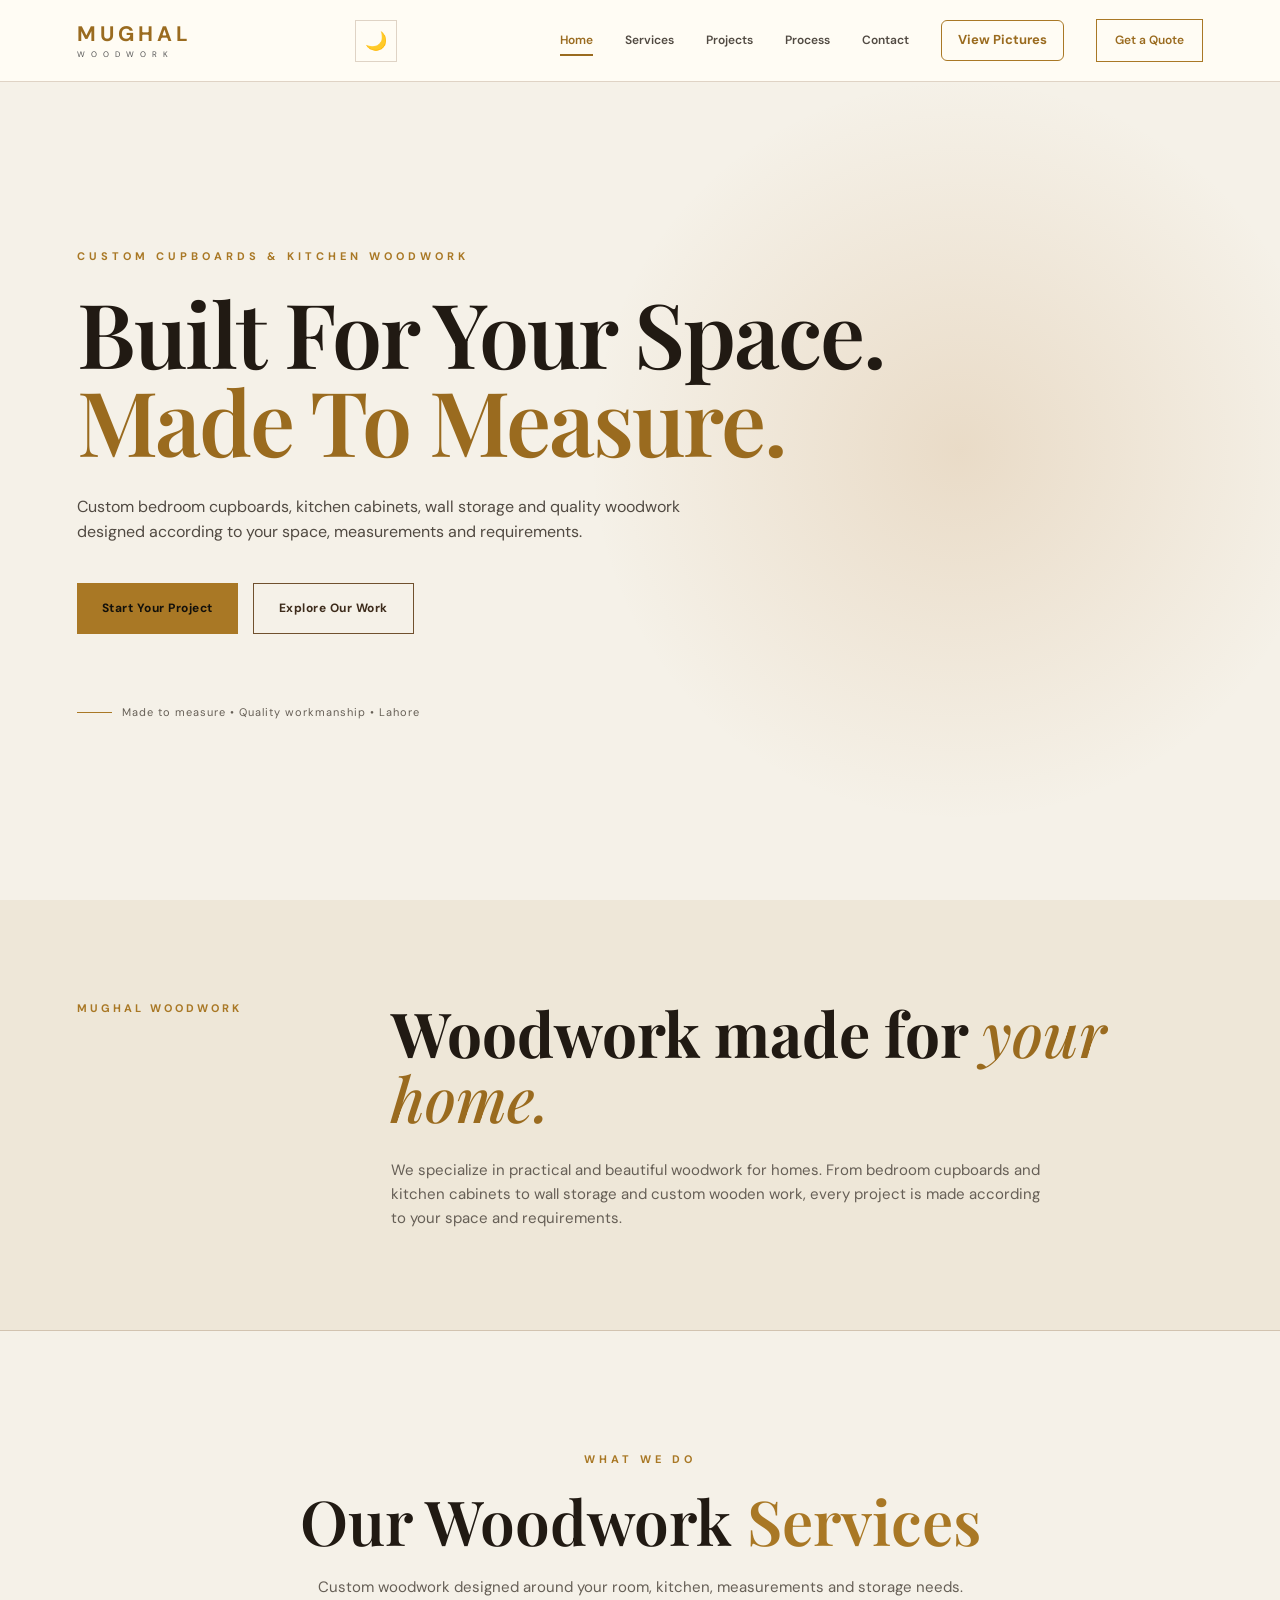
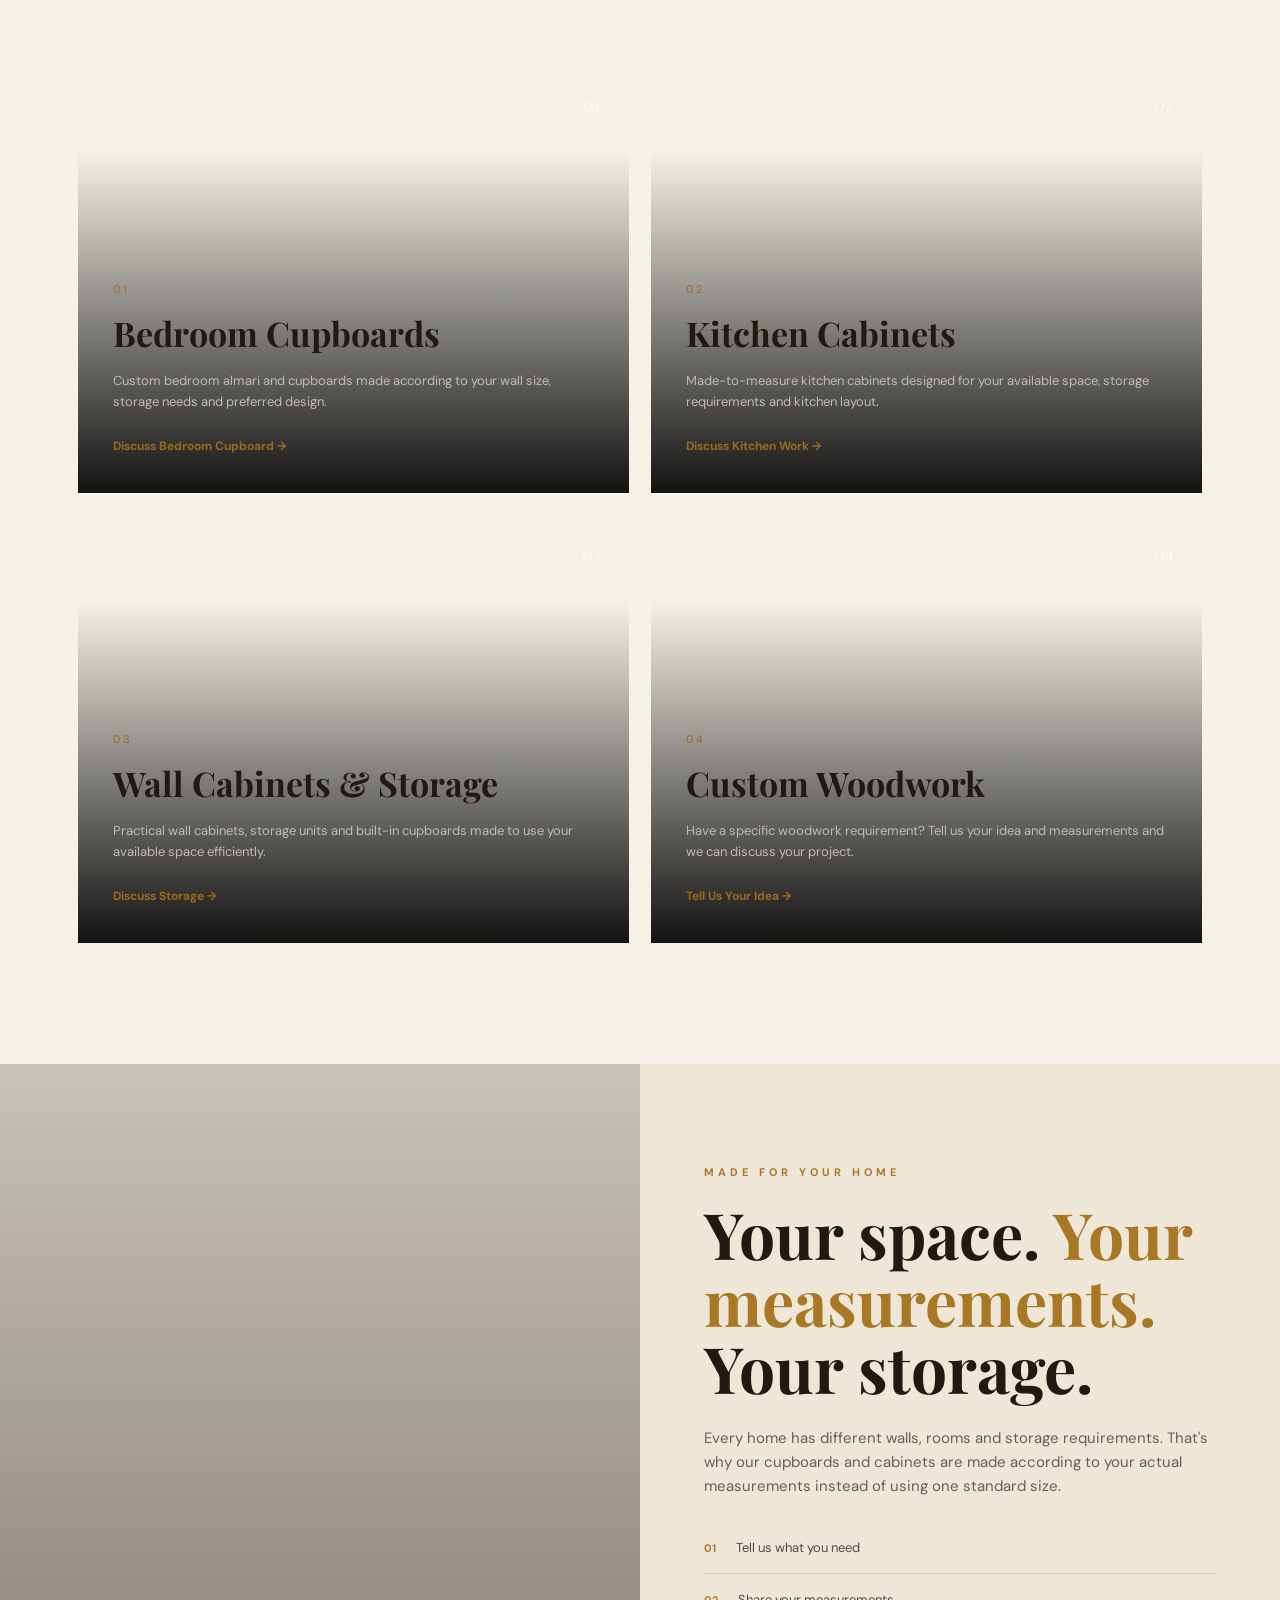
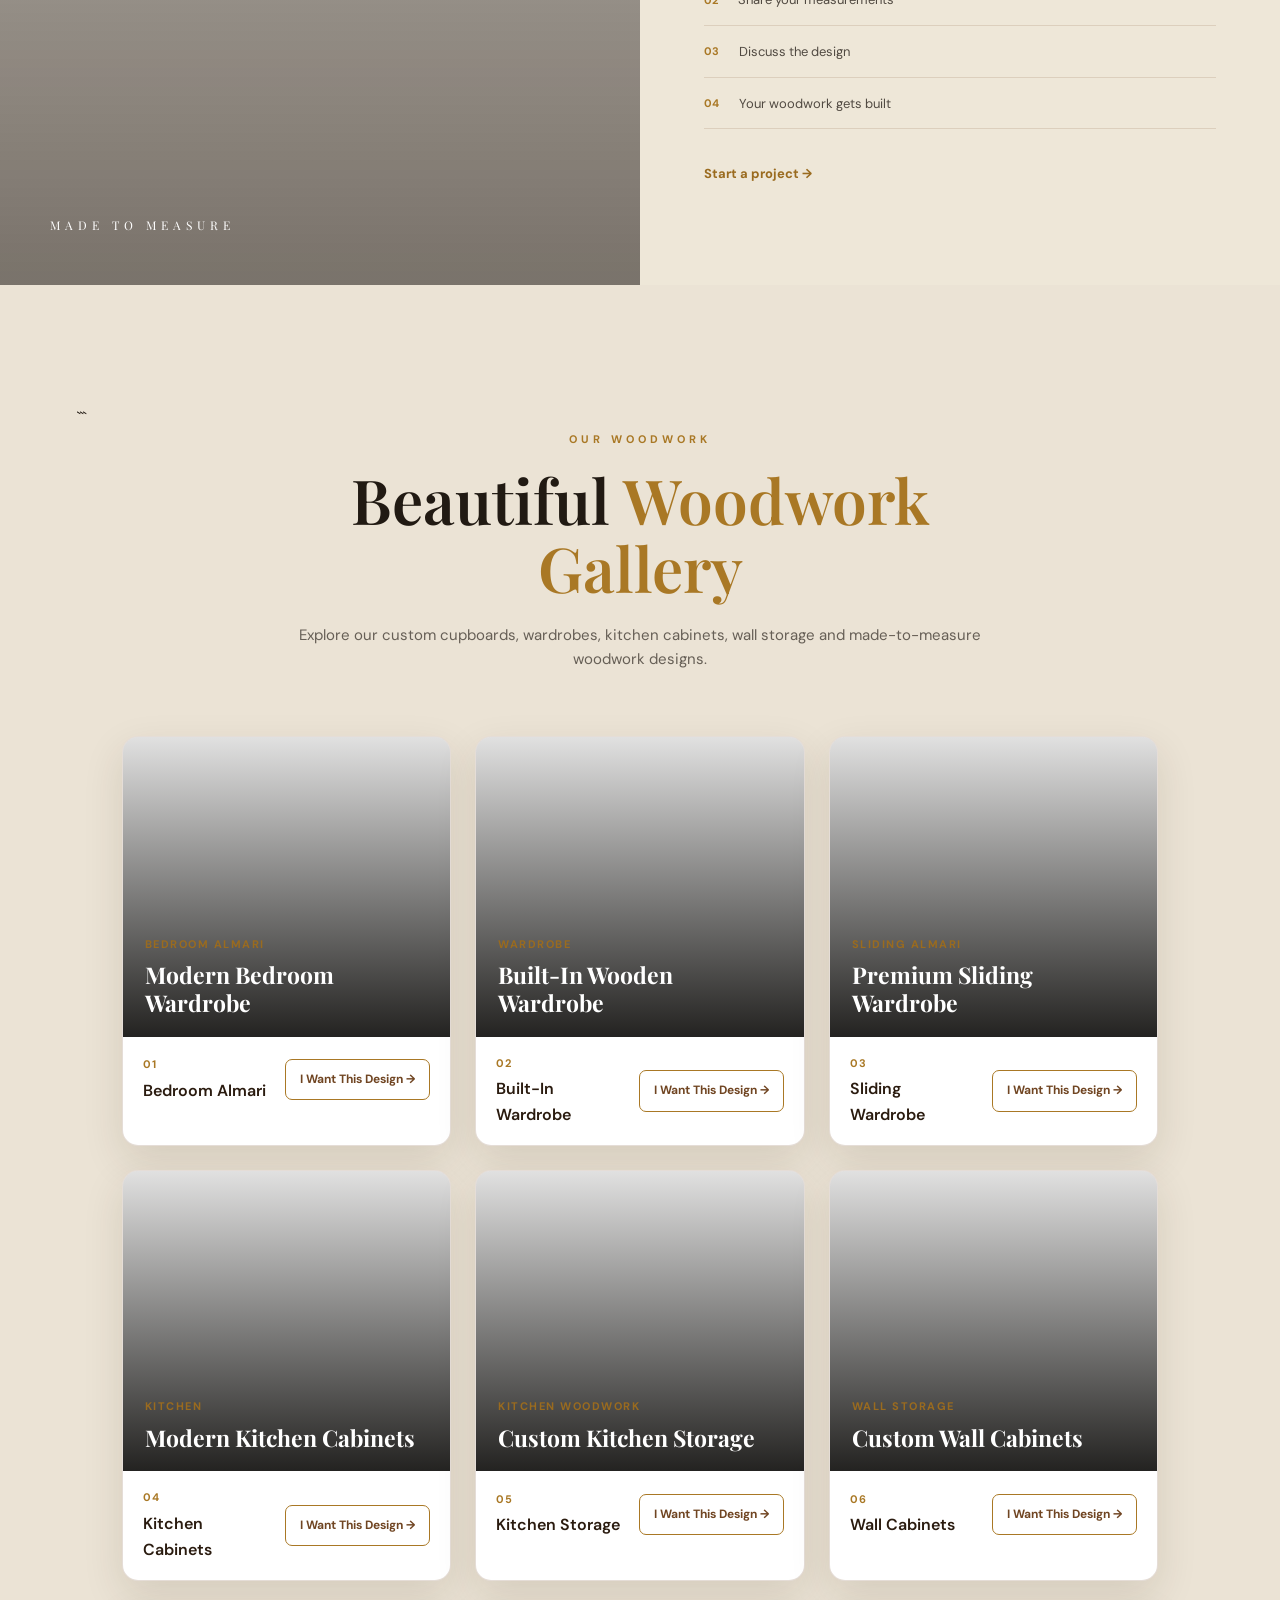
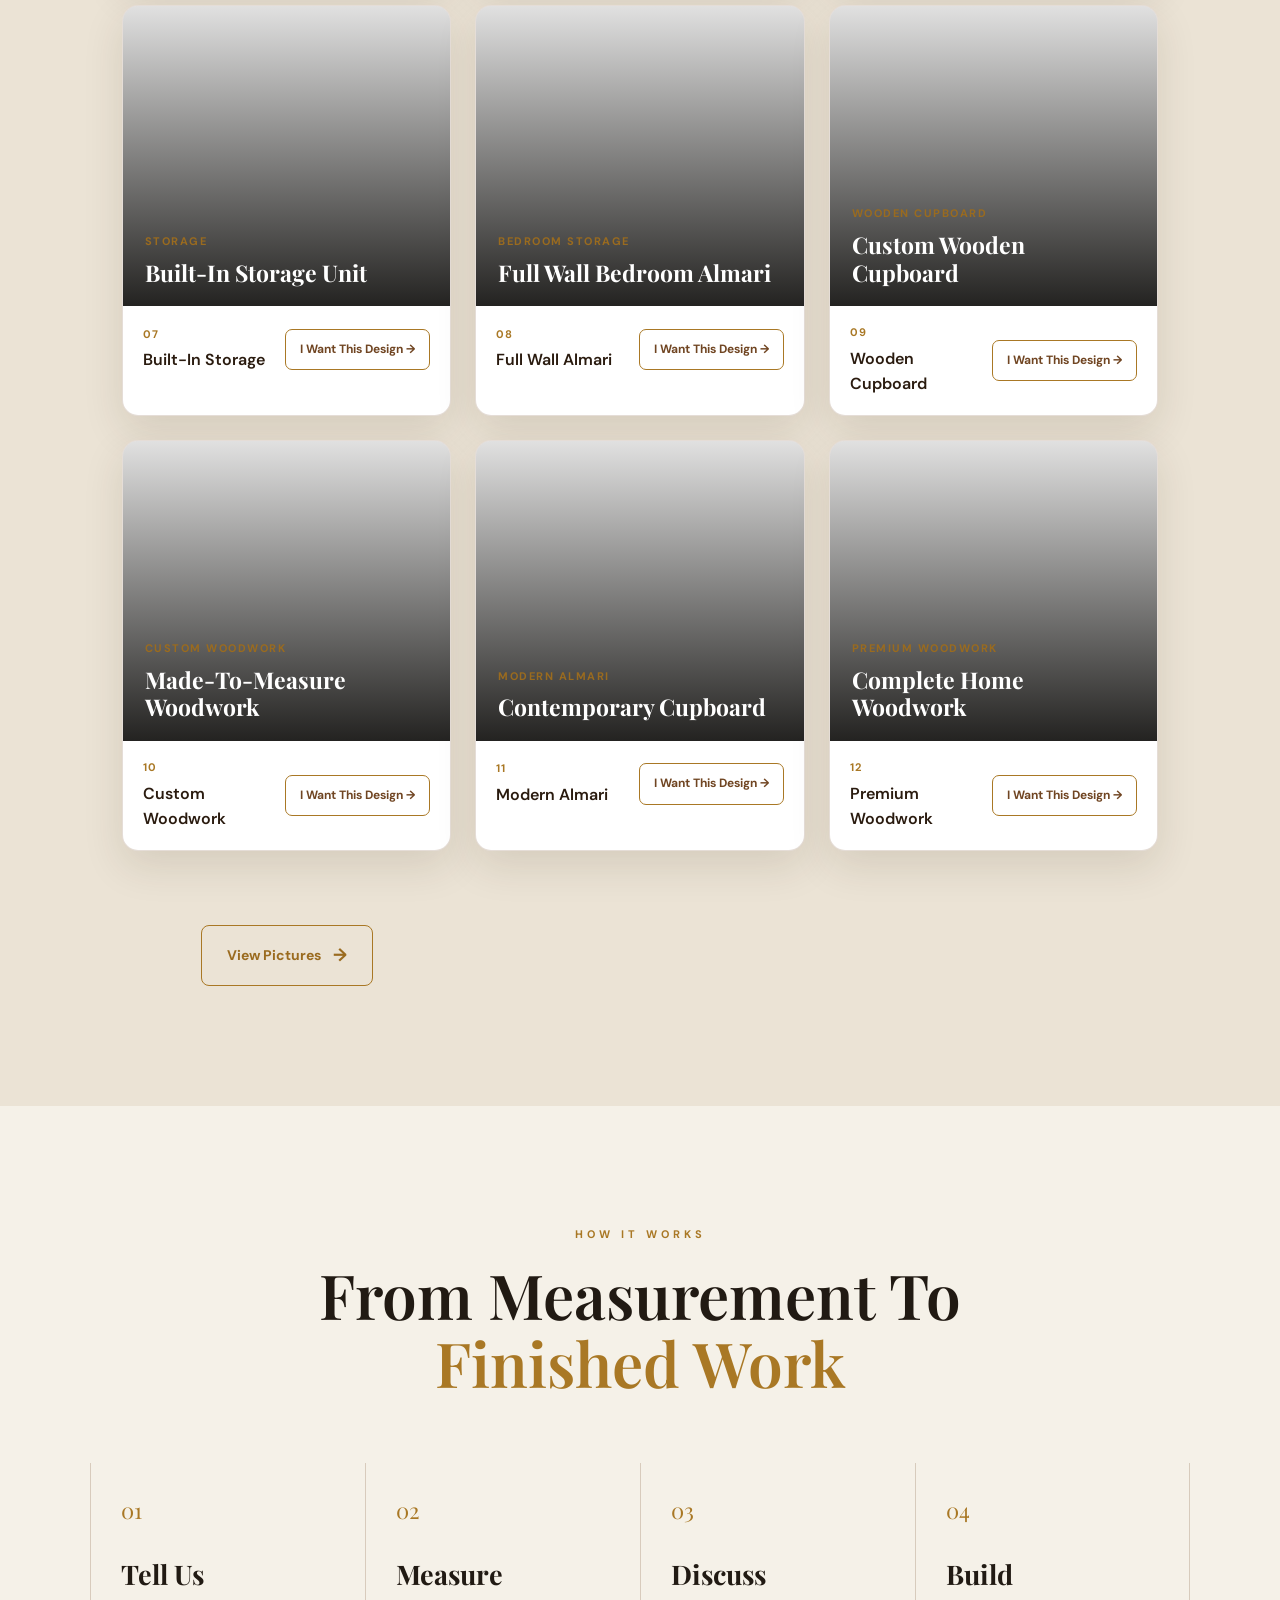
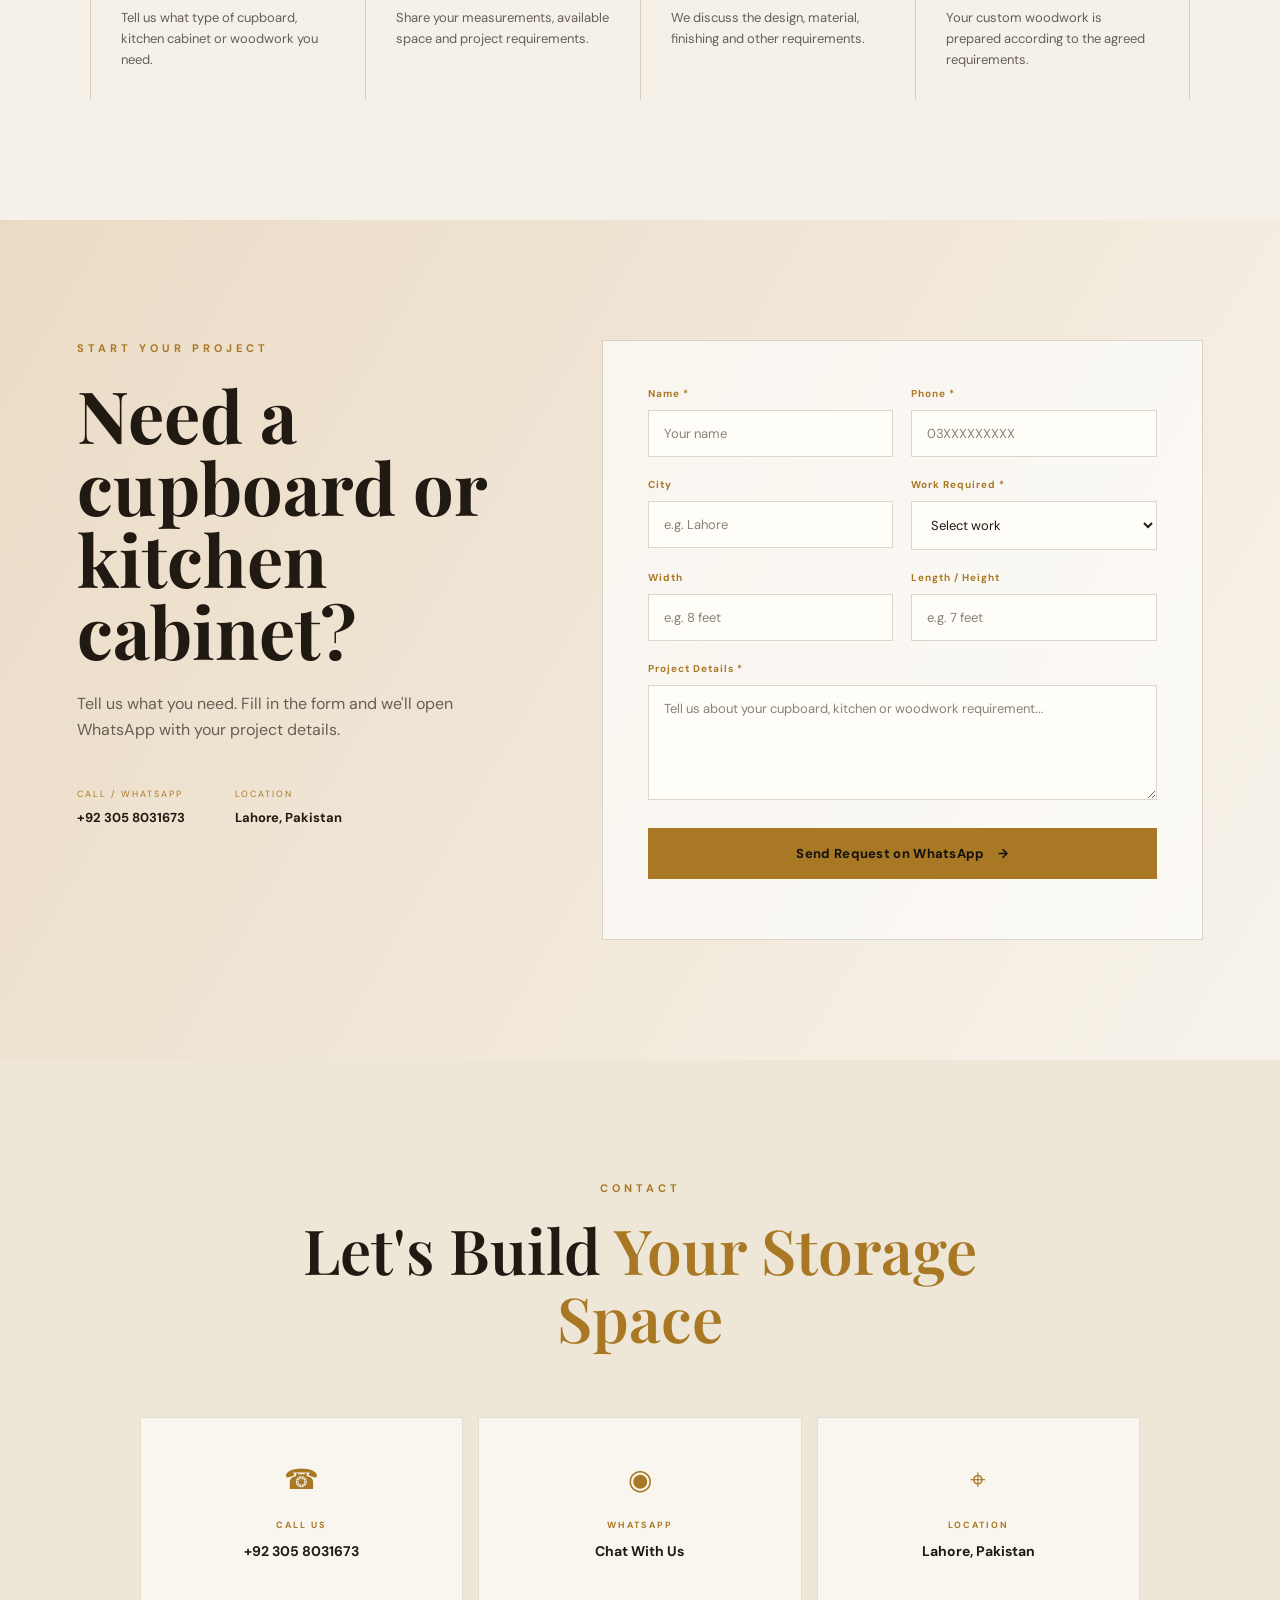
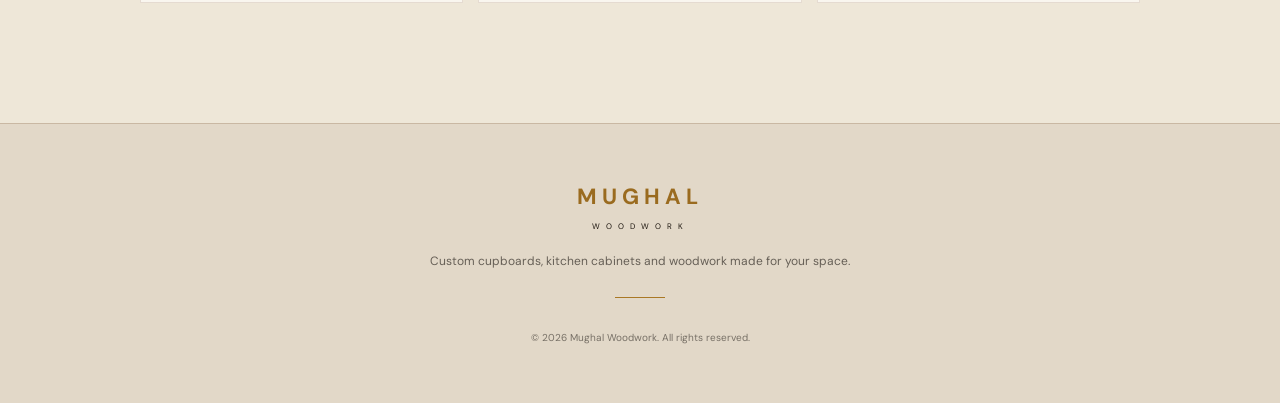
==== commit 4136d6cf: "strong website" ====
--- a/index.html
+++ b/index.html
@@ -48,7 +48,10 @@
             <a href="#projects">Projects</a>
             <a href="#process">Process</a>
             <a href="#contact">Contact</a>
-
+            
+<a href="pictures.html" class="header-pictures-btn">
+        View Pictures
+    </a>
             <a href="#quote" class="nav-quote">
                 Get a Quote
             </a>
@@ -773,8 +776,14 @@
     </article>
 
 
+<div class="view-pictures-area">
+
+    <a href="pictures.html" class="view-pictures-btn">
+        View Pictures
+        <span>→</span>
+    </a>
+
 </div>
-
 
 </section>
 
--- a/style.css
+++ b/style.css
@@ -1911,4 +1911,318 @@
         font-size: 20px;
     }
 
-}+}
+/* =====================================================
+   PICTURES PAGE
+===================================================== */
+
+.pictures-page {
+    min-height: calc(100vh - 82px);
+    padding: 140px 0 80px;
+}
+
+.pictures-page .section-heading {
+    width: min(800px, 92%);
+    margin: 0 auto;
+    text-align: center;
+}
+
+.pictures-page .section-heading h1 {
+    margin: 15px 0;
+    font-family: "Playfair Display", serif;
+    font-size: clamp(38px, 5vw, 60px);
+}
+
+.pictures-page .section-heading h1 span {
+    color: var(--gold);
+}
+
+.pictures-page .section-heading p {
+    color: var(--gray);
+    line-height: 1.8;
+}
+
+
+/* ================= PICTURES GRID ================= */
+
+.pictures-grid {
+    width: min(1200px, 92%);
+    margin: 55px auto 0;
+
+    display: grid;
+    grid-template-columns: repeat(3, 1fr);
+    gap: 25px;
+}
+
+.picture-card {
+    height: 330px;
+    overflow: hidden;
+
+    border: 1px solid var(--border);
+    border-radius: 16px;
+
+    background: var(--black-2);
+
+    box-shadow:
+        0 18px 45px rgba(0, 0, 0, 0.3);
+
+    transition:
+        transform 0.4s ease,
+        box-shadow 0.4s ease,
+        border-color 0.4s ease;
+}
+
+.picture-card:hover {
+    transform: translateY(-8px);
+
+    border-color: var(--gold);
+
+    box-shadow:
+        0 25px 60px rgba(0, 0, 0, 0.5);
+}
+
+.picture-card img {
+    width: 100%;
+    height: 100%;
+
+    display: block;
+
+    object-fit: cover;
+
+    transition: transform 0.6s ease;
+}
+
+.picture-card:hover img {
+    transform: scale(1.06);
+}
+
+
+/* ================= VIEW PICTURES BUTTON ================= */
+
+.view-pictures-area {
+    width: 100%;
+    display: flex;
+    justify-content: center;
+    align-items: center;
+    margin: 50px auto 0;
+    text-align: center;
+}
+
+.view-pictures-btn {
+    display: inline-flex;
+    align-items: center;
+    gap: 12px;
+
+    padding: 15px 25px;
+
+    border: 1px solid var(--gold);
+    border-radius: 8px;
+
+    background: transparent;
+
+    color: var(--gold-light);
+
+    font-size: 14px;
+    font-weight: 700;
+
+    text-decoration: none;
+
+    transition:
+        background 0.3s ease,
+        color 0.3s ease,
+        transform 0.3s ease,
+        box-shadow 0.3s ease;
+}
+
+.view-pictures-btn span {
+    font-size: 18px;
+
+    transition: transform 0.3s ease;
+}
+
+.view-pictures-btn:hover {
+    background: var(--gold);
+
+    color: #111;
+
+    transform: translateY(-3px);
+
+    box-shadow:
+        0 10px 30px rgba(201, 164, 92, 0.25);
+}
+
+.view-pictures-btn:hover span {
+    transform: translateX(5px);
+}
+
+
+/* ================= BACK HOME BUTTON ================= */
+
+.back-home {
+    color: var(--gold-light);
+
+    text-decoration: none;
+
+    font-size: 14px;
+    font-weight: 600;
+
+    padding: 10px 16px;
+
+    border: 1px solid var(--border);
+    border-radius: 7px;
+
+    transition:
+        background 0.3s ease,
+        color 0.3s ease;
+}
+
+.back-home:hover {
+    background: var(--gold);
+    color: #111;
+}
+
+
+/* ================= MOBILE ================= */
+
+@media (max-width: 900px) {
+
+    .pictures-grid {
+        grid-template-columns: repeat(2, 1fr);
+    }
+
+}
+
+@media (max-width: 600px) {
+
+    .pictures-page {
+        padding-top: 120px;
+    }
+
+    .pictures-grid {
+        grid-template-columns: 1fr;
+        gap: 20px;
+    }
+
+    .picture-card {
+        height: 300px;
+    }
+
+    .back-home {
+        font-size: 12px;
+        padding: 8px 11px;
+    }
+
+}
+
+
+
+.logo {
+    display: flex;
+    align-items: baseline;
+    gap: 8px;
+    white-space: nowrap;
+}
+
+.logo-main {
+    color: var(--gold);
+    font-family: "Playfair Display", serif;
+    font-size: 25px;
+    font-weight: 700;
+    letter-spacing: 2px;
+}
+
+.logo-sub {
+    color: var(--white);
+    font-family: "DM Sans", sans-serif;
+    font-size: 11px;
+    font-weight: 700;
+    letter-spacing: 3px;
+}
+
+
+/* Hover effect */
+
+.logo:hover .logo-main {
+    color: var(--gold-light);
+}
+
+.logo:hover .logo-sub {
+    color: var(--gold-light);
+}
+
+
+/* Mobile */
+
+@media (max-width: 600px) {
+
+    .logo {
+        gap: 5px;
+    }
+
+    .logo-main {
+        font-size: 20px;
+        letter-spacing: 1.5px;
+    }
+
+    .logo-sub {
+        font-size: 8px;
+        letter-spacing: 2px;
+    }
+
+}
+.logo {
+    display: flex;
+    align-items: center;
+    white-space: nowrap;
+}
+
+.logo span {
+    color: var(--gold);
+    font-family: "Playfair Display", serif;
+    font-size: 24px;
+    font-weight: 700;
+    letter-spacing: 2px;
+    text-transform: uppercase;
+    transition: 0.3s ease;
+}
+
+.logo span:hover {
+    color: var(--gold-light);
+}
+
+
+/* Mobile */
+
+@media (max-width: 600px) {
+    .logo span {
+        font-size: 18px;
+        letter-spacing: 1.5px;
+    }
+}
+.header-pictures-btn {
+    display: inline-flex;
+    align-items: center;
+    justify-content: center;
+
+    padding: 9px 16px;
+
+    border: 1px solid var(--gold);
+    border-radius: 6px;
+
+    color: var(--gold-light) !important;
+    background: transparent;
+
+    font-size: 13px;
+    font-weight: 700;
+
+    text-decoration: none;
+
+    transition: all 0.3s ease;
+}
+
+.header-pictures-btn:hover {
+    background: var(--gold);
+    color: var(--black) !important;
+    transform: translateY(-2px);
+    box-shadow: 0 8px 20px rgba(212, 175, 55, 0.25);
+}
